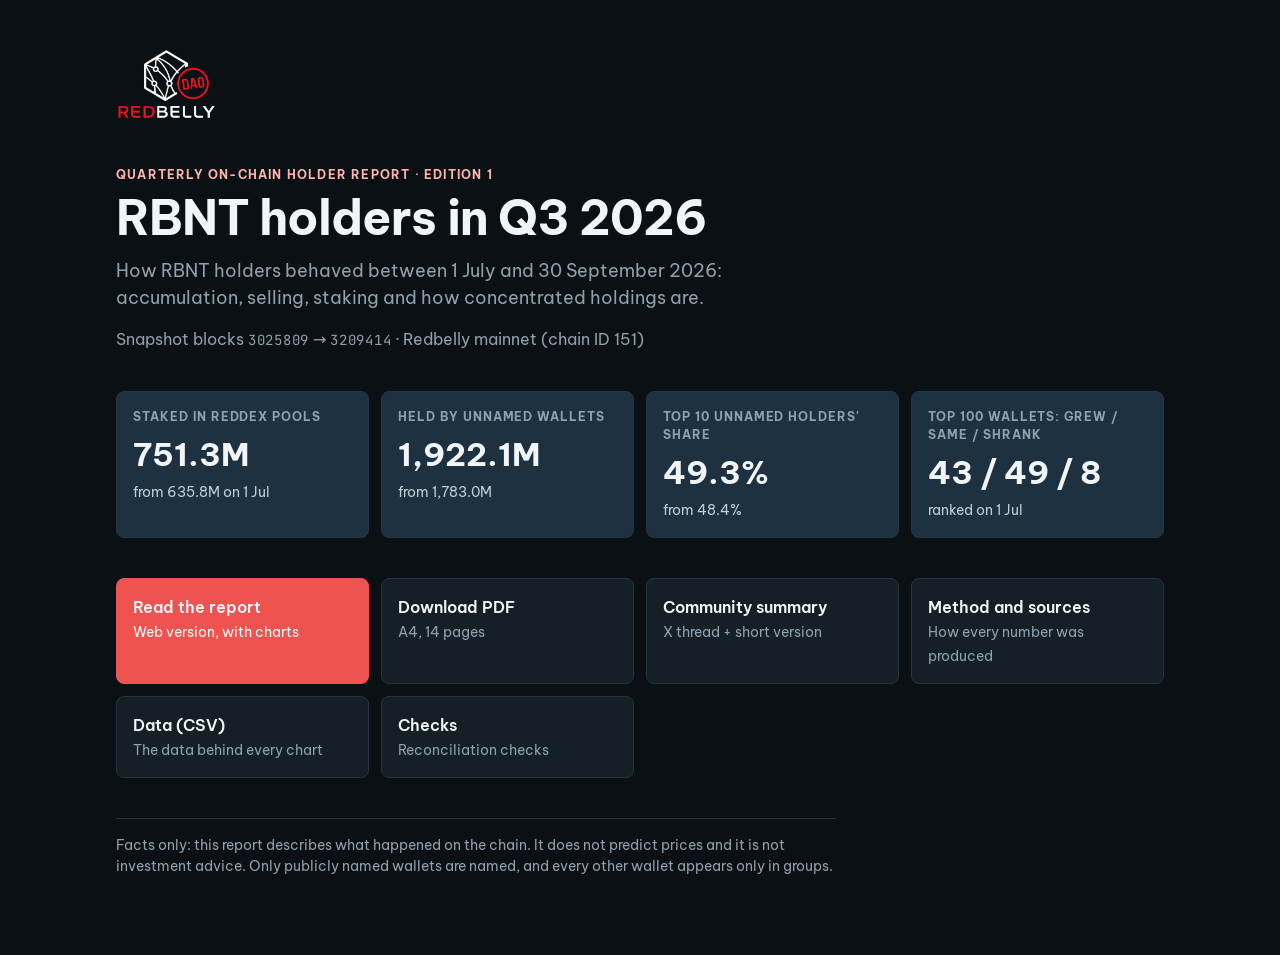
==== index.html @ 750e38b6 "Add landing page for static hosting" ====
<!doctype html><html lang="en"><head><meta charset="utf-8"><meta name="viewport" content="width=device-width,initial-scale=1">
<title>RBNT Holder Report Q3 2026</title>
<meta name="description" content="Quarterly on-chain report on how RBNT holders behaved in Q3 2026: accumulation, selling, staking and concentration.">
<link rel="preconnect" href="https://fonts.googleapis.com"><link href="https://fonts.googleapis.com/css2?family=Be+Vietnam+Pro:wght@400;600;700&family=JetBrains+Mono:wght@500&display=swap" rel="stylesheet">
<style>
:root{--red:#EF5350;--red-text:#ffb3ae;--base:#0c1317;--deep:#0a1014;--slate:#141f26;--steel:#1d3140;--edge:#263641;--text:#f1f5f8;--muted:#8fa1ad}
*{box-sizing:border-box}body{margin:0;background:var(--deep);color:var(--text);font:16px/1.5 'Be Vietnam Pro',system-ui,sans-serif}
.wrap{max-width:1080px;margin:0 auto;padding:48px 16px 64px}
img{height:72px;width:auto}.eyebrow{margin-top:40px;font-size:12px;font-weight:700;letter-spacing:.1em;text-transform:uppercase;color:var(--red-text)}
h1{font-size:clamp(32px,6vw,48px);line-height:1.1;letter-spacing:-.02em;margin:8px 0 12px}.sub{color:var(--muted);font-size:18px;max-width:680px;margin:0}
.mono{font-family:'JetBrains Mono',ui-monospace,monospace;font-size:14px;letter-spacing:.05em}
.meta{margin:16px 0 0;color:var(--muted)}
.tiles{display:grid;grid-template-columns:repeat(auto-fit,minmax(220px,1fr));gap:12px;margin:40px 0}
.tile{background:var(--steel);border:1px solid var(--edge);border-radius:8px;padding:16px}
.tl{font-size:12px;font-weight:700;letter-spacing:.08em;text-transform:uppercase;color:var(--muted)}.tv{font-size:32px;font-weight:700;margin:4px 0}.td{font-size:14px;color:#c2ced6}
.links{display:grid;grid-template-columns:repeat(auto-fit,minmax(240px,1fr));gap:12px}
a.card{display:block;background:var(--slate);border:1px solid var(--edge);border-radius:8px;padding:16px;color:var(--text);text-decoration:none}
a.card:hover{border-color:var(--red)}a.card b{display:block;font-weight:600}a.card span{color:var(--muted);font-size:14px}
a.primary{background:var(--red);border-color:var(--red)}a.primary span{color:#fff}
.note{margin-top:40px;border-top:1px solid var(--edge);padding-top:16px;color:var(--muted);font-size:14px;max-width:720px}
</style></head><body><div class="wrap">
<img src="[data-uri]" alt="Redbelly DAO">
<div class="eyebrow">Quarterly on-chain holder report · Edition 1</div>
<h1>RBNT holders in Q3 2026</h1>
<p class="sub">How RBNT holders behaved between 1 July and 30 September 2026: accumulation, selling, staking and how concentrated holdings are.</p>
<p class="meta">Snapshot blocks <span class="mono">3025809</span> → <span class="mono">3209414</span> · Redbelly mainnet (chain ID 151)</p>
<div class="tiles"><div class="tile"><div class="tl">Staked in Reddex pools</div><div class="tv">751.3M</div><div class="td">from 635.8M on 1 Jul</div></div><div class="tile"><div class="tl">Held by unnamed wallets</div><div class="tv">1,922.1M</div><div class="td">from 1,783.0M</div></div><div class="tile"><div class="tl">Top 10 unnamed holders' share</div><div class="tv">49.3%</div><div class="td">from 48.4%</div></div><div class="tile"><div class="tl">Top 100 wallets: grew / same / shrank</div><div class="tv">43 / 49 / 8</div><div class="td">ranked on 1 Jul</div></div></div>
<div class="links"><a class="card primary" href="report/RBNT-Holder-Report-Q3-2026.html"><b>Read the report</b><span>Web version, with charts</span></a><a class="card" href="report/RBNT-Holder-Report-Q3-2026.pdf"><b>Download PDF</b><span>A4, 14 pages</span></a><a class="card" href="community/community-summary.md"><b>Community summary</b><span>X thread + short version</span></a><a class="card" href="METHOD.md"><b>Method and sources</b><span>How every number was produced</span></a><a class="card" href="data/README.md"><b>Data (CSV)</b><span>The data behind every chart</span></a><a class="card" href="data/checks.csv"><b>Checks</b><span>Reconciliation checks</span></a></div>
<p class="note">Facts only: this report describes what happened on the chain. It does not predict prices and it is not investment advice. Only publicly named wallets are named, and every other wallet appears only in groups.</p>
</div></body></html>
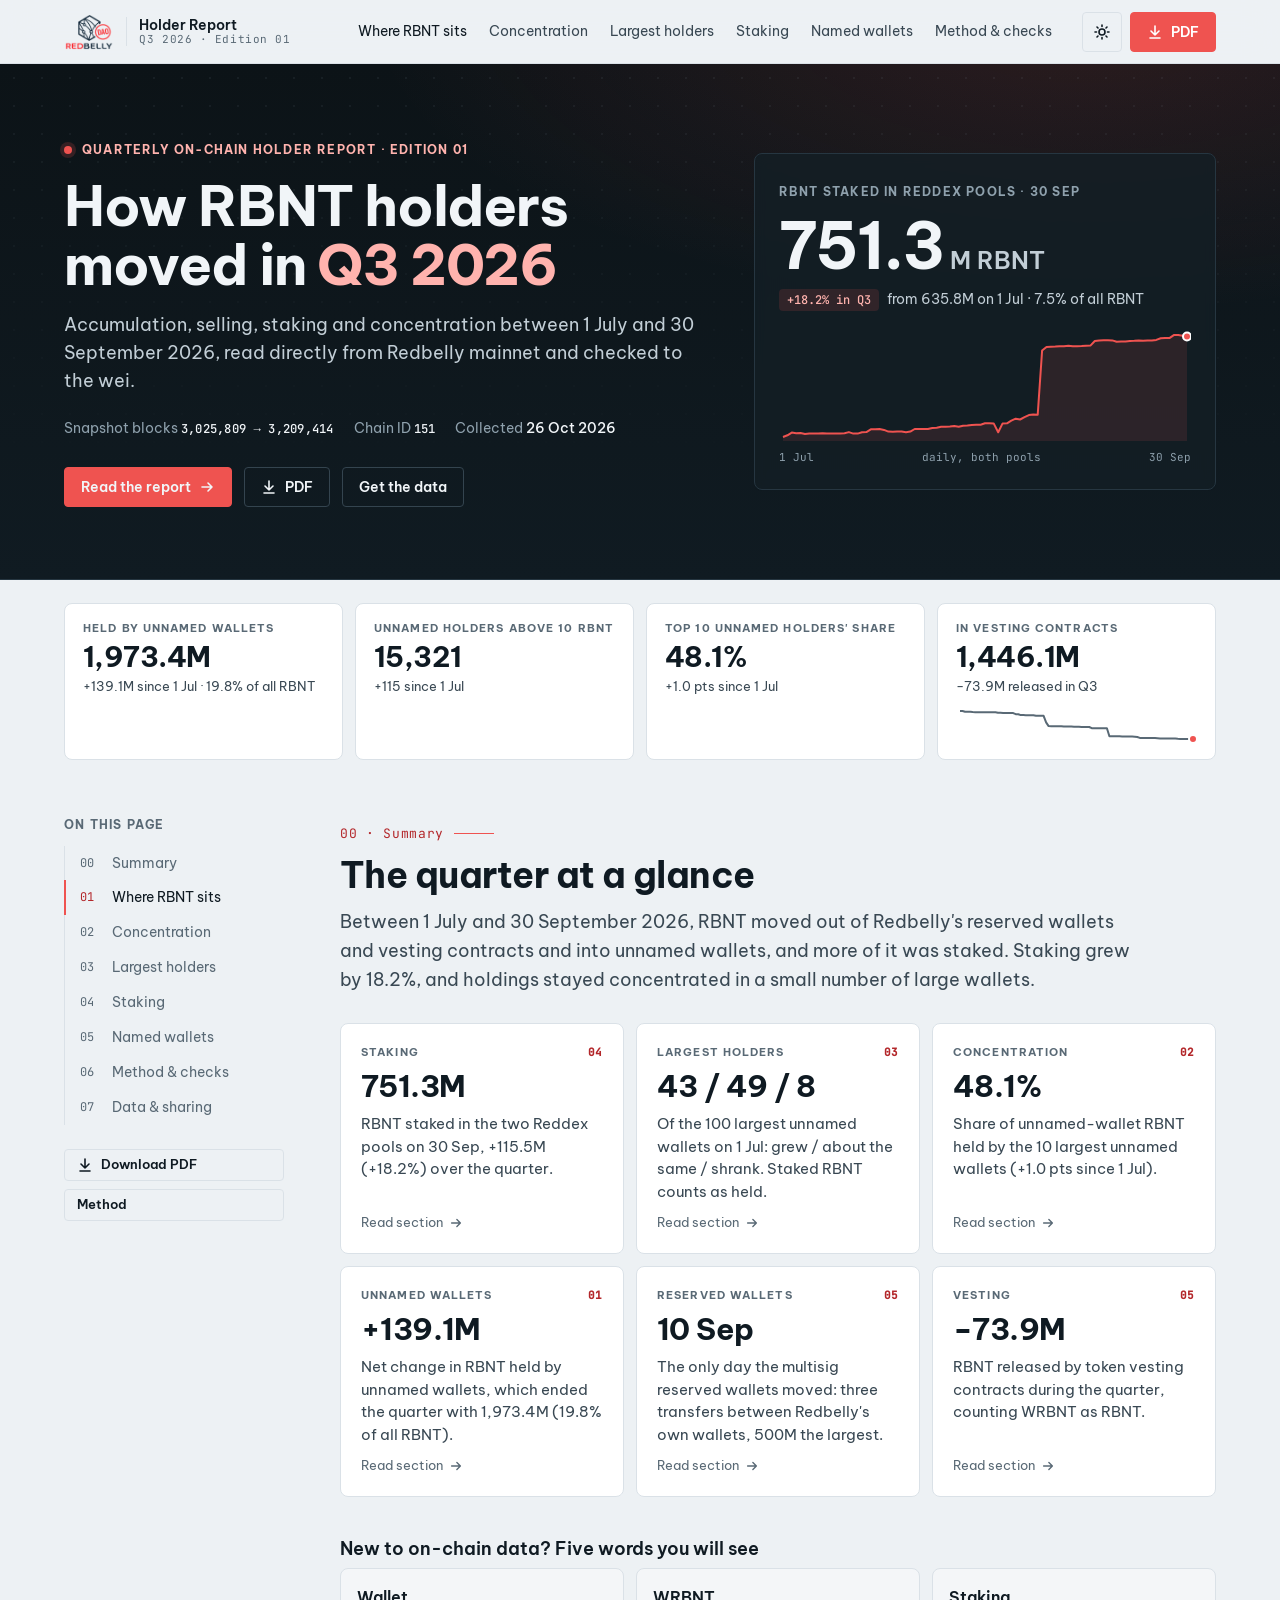
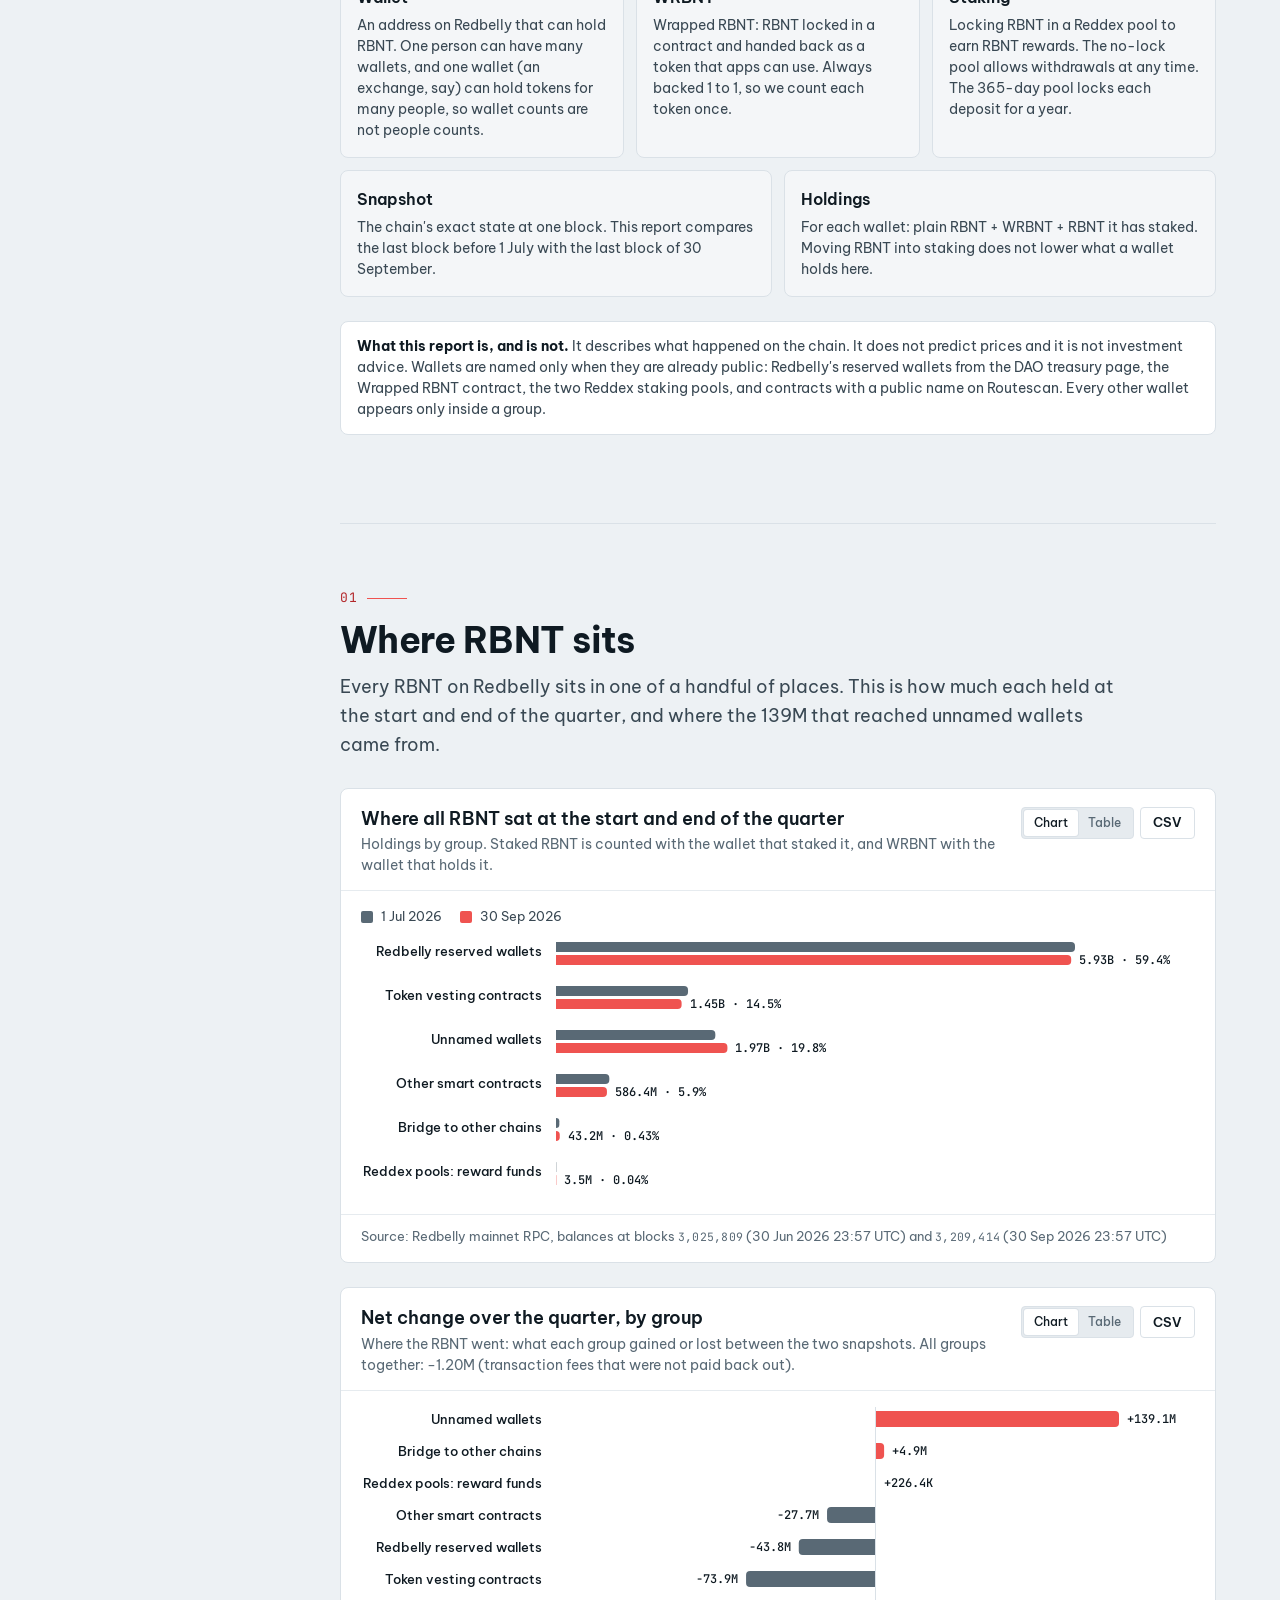
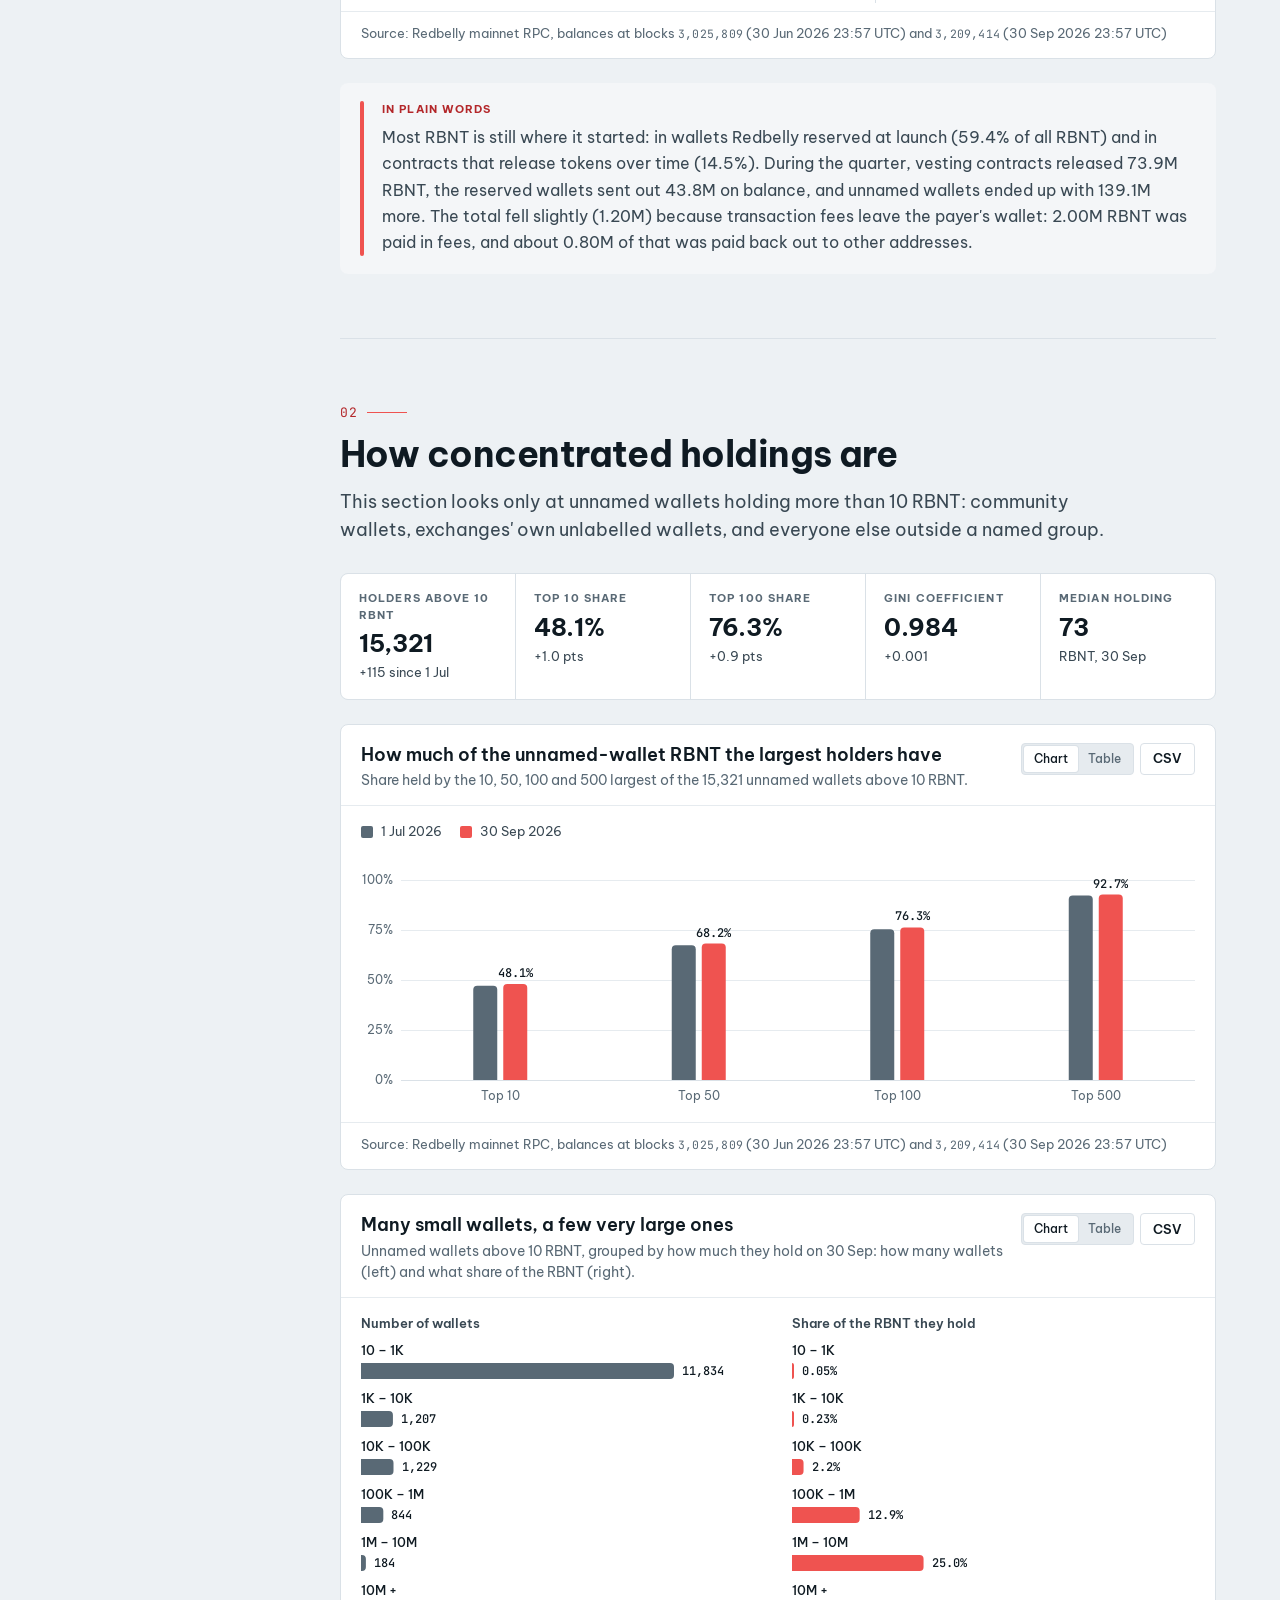
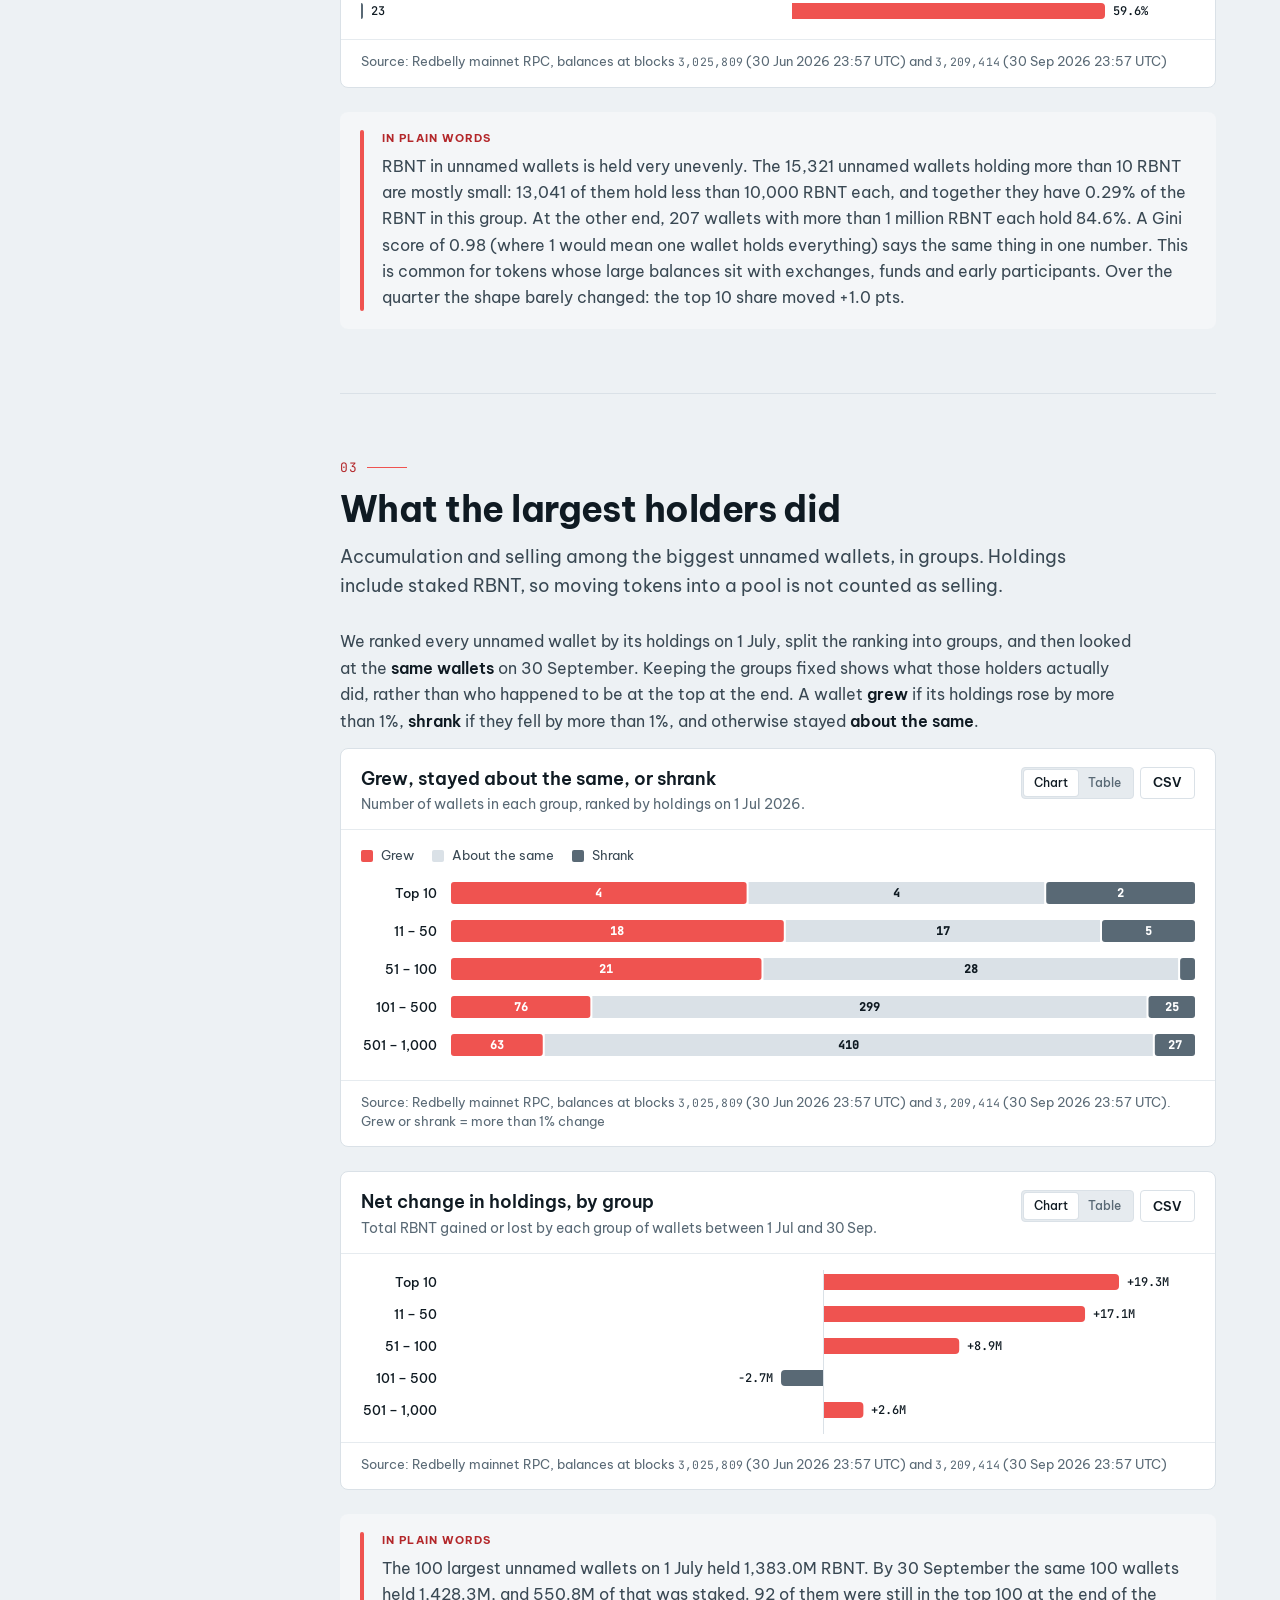
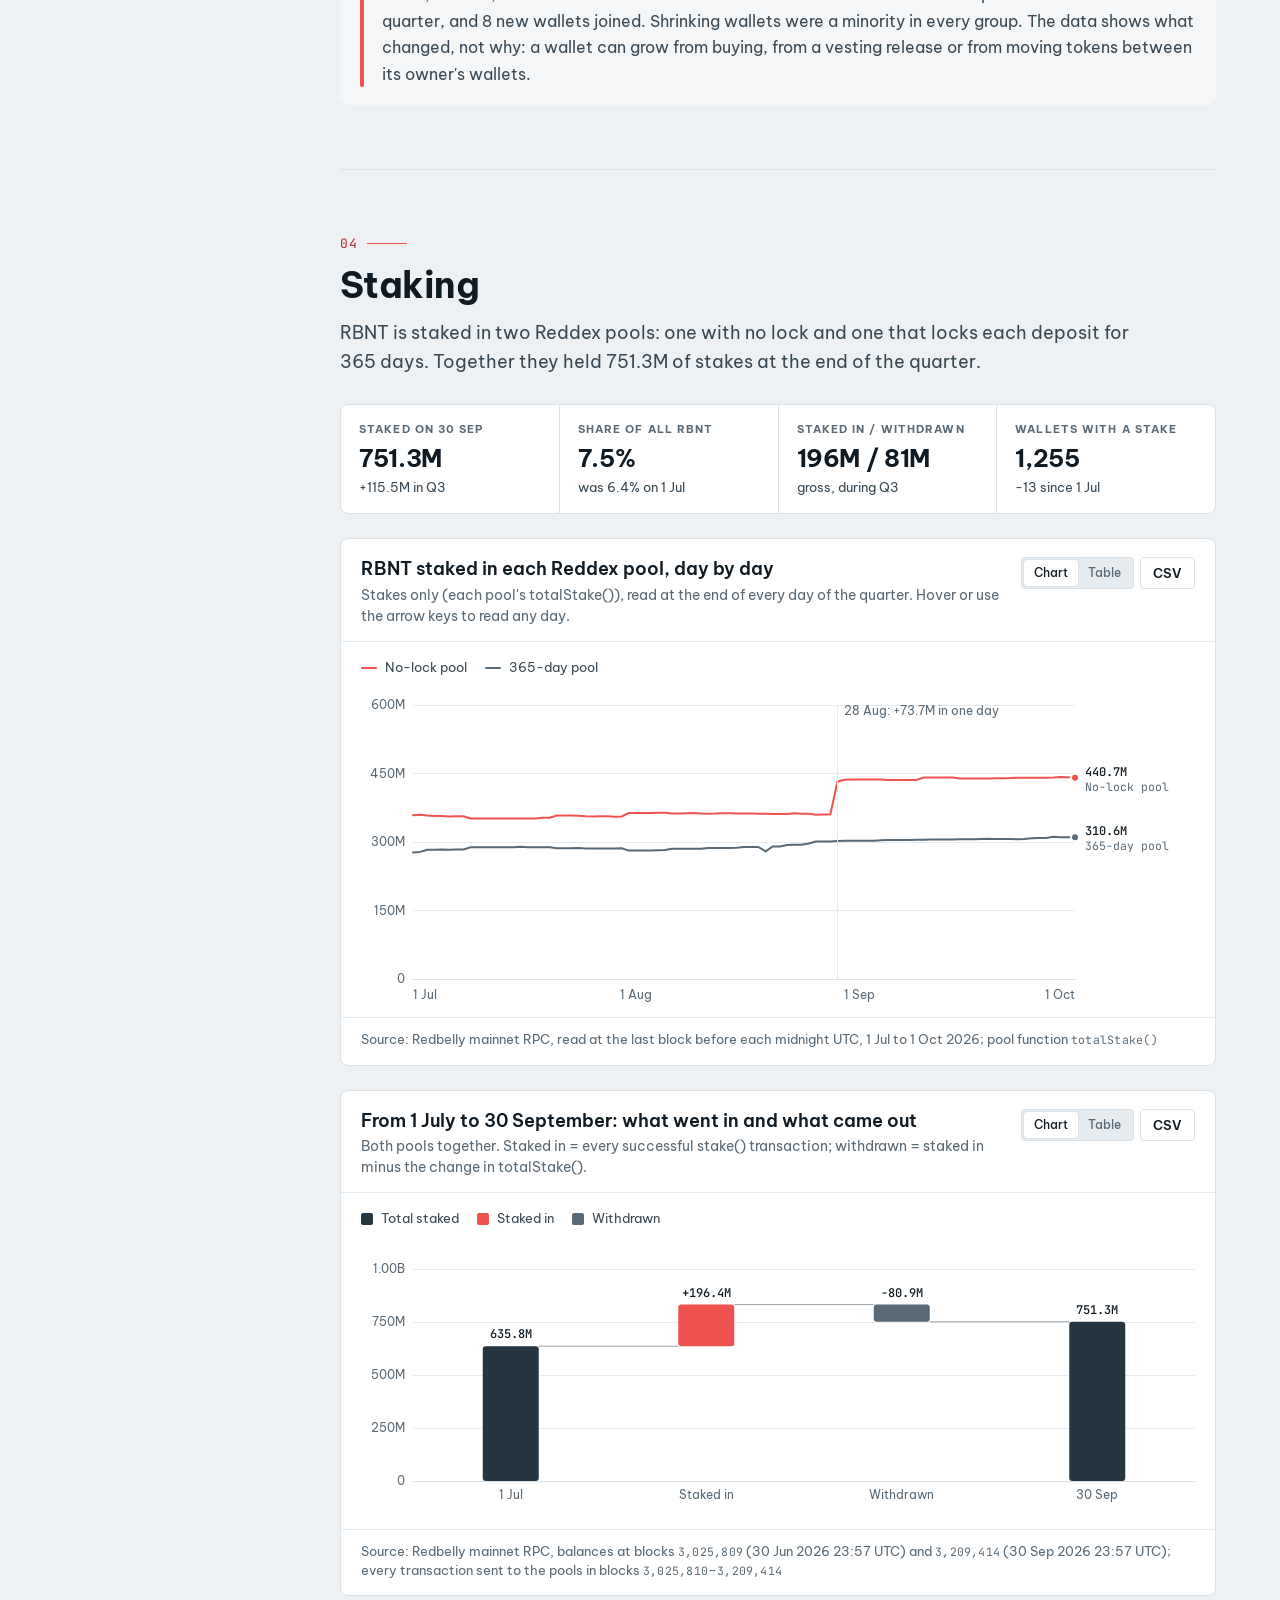
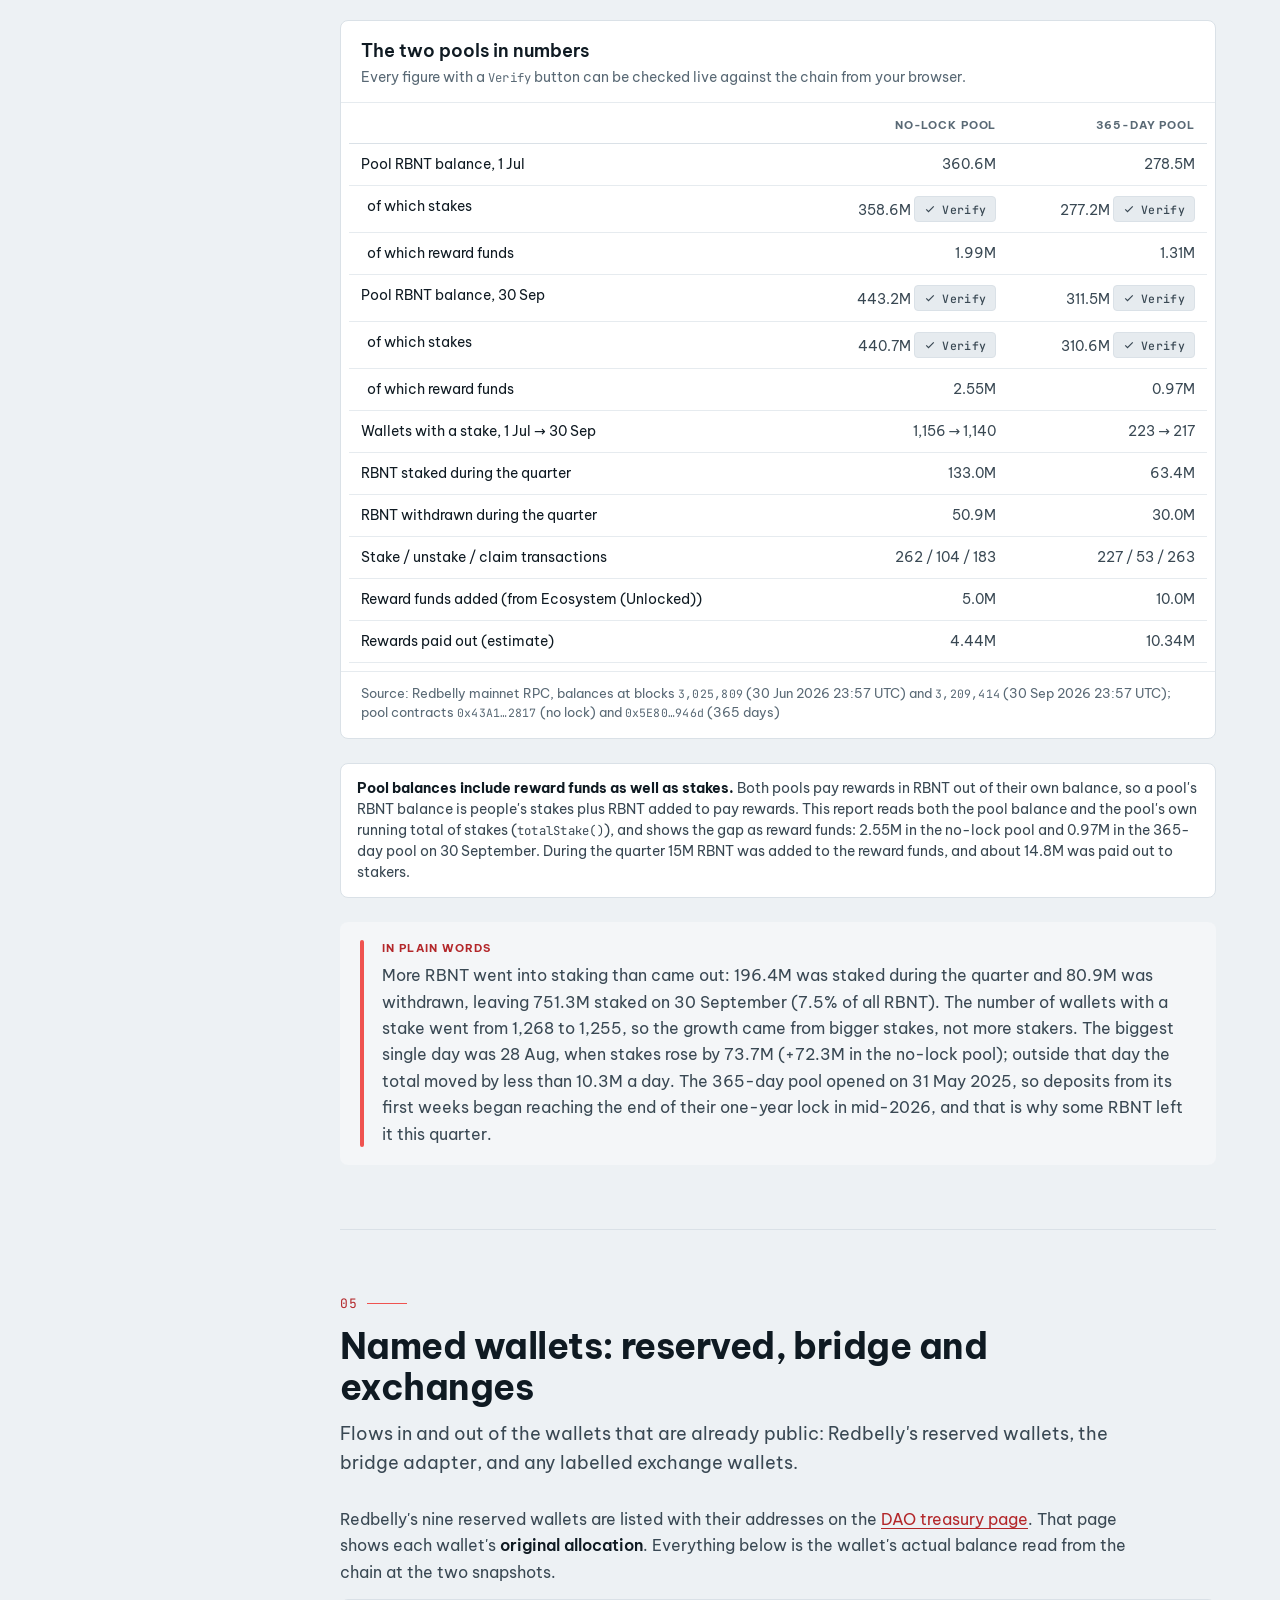
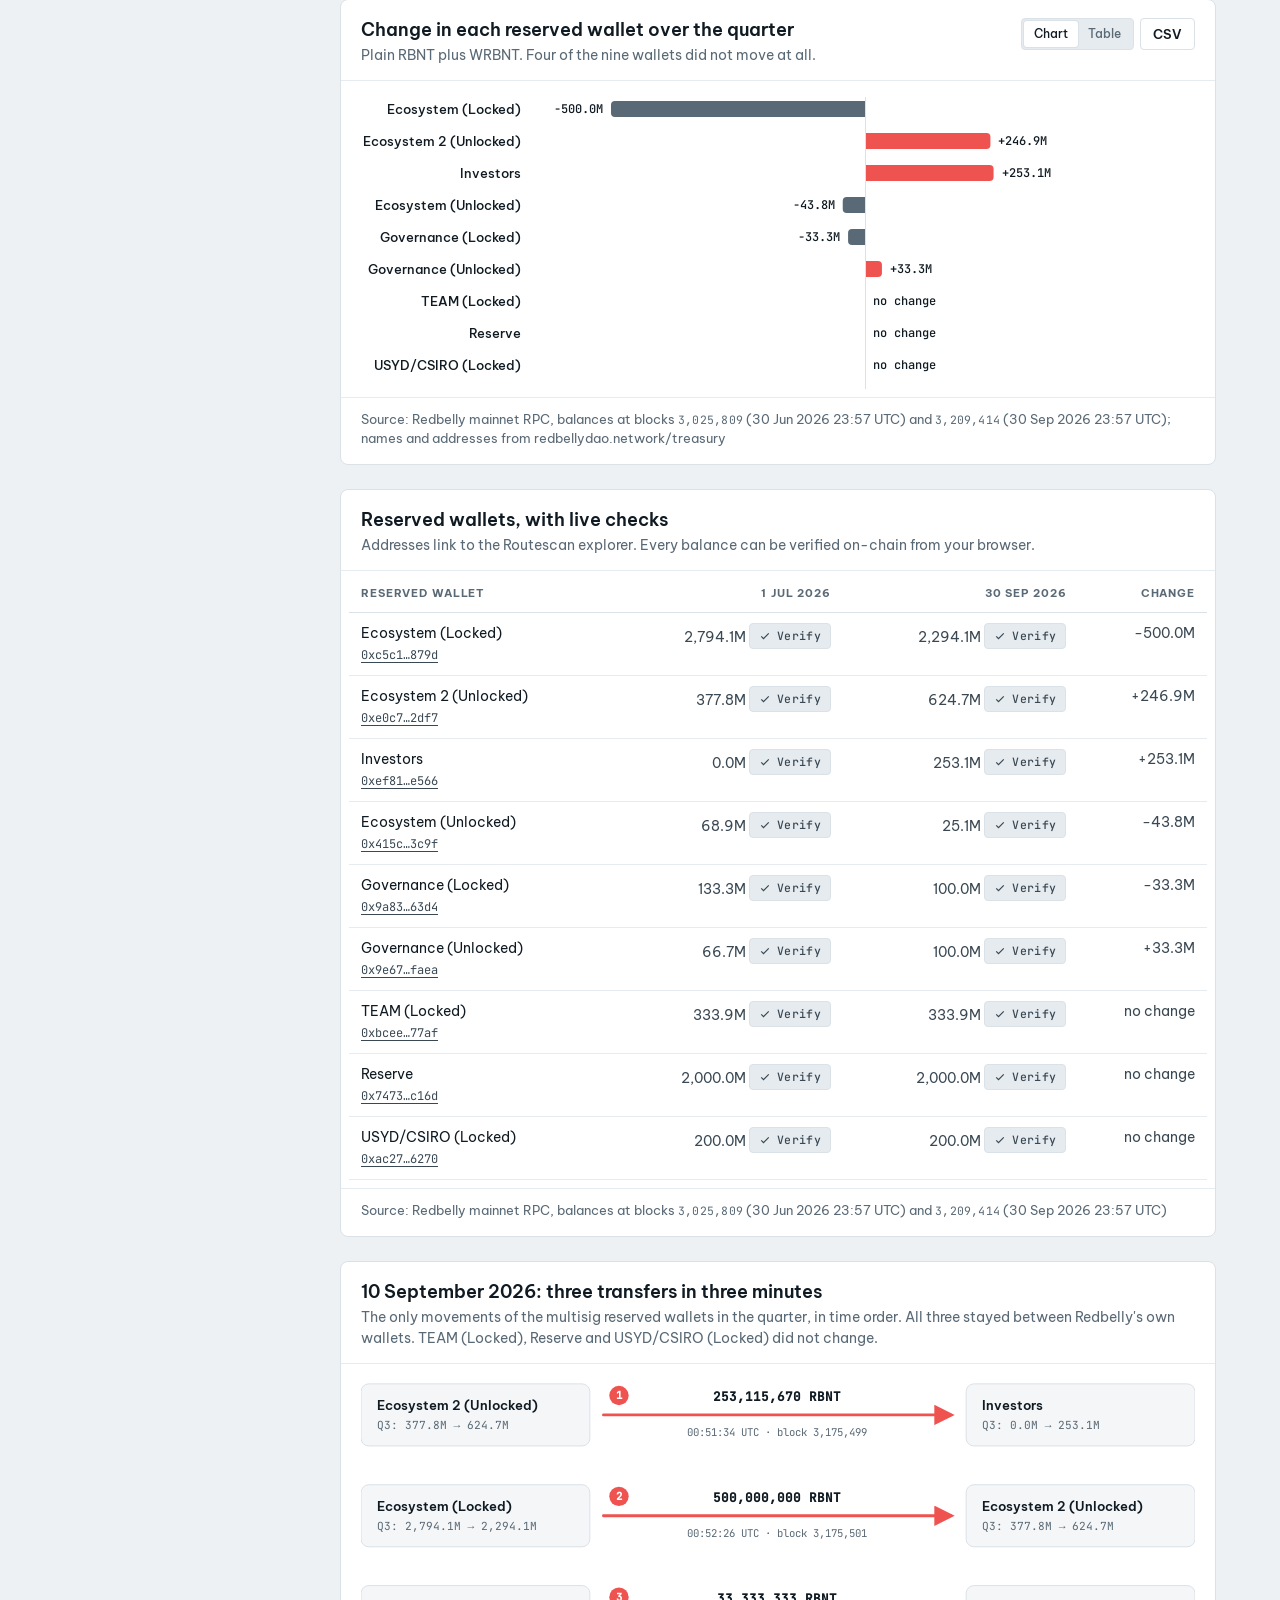
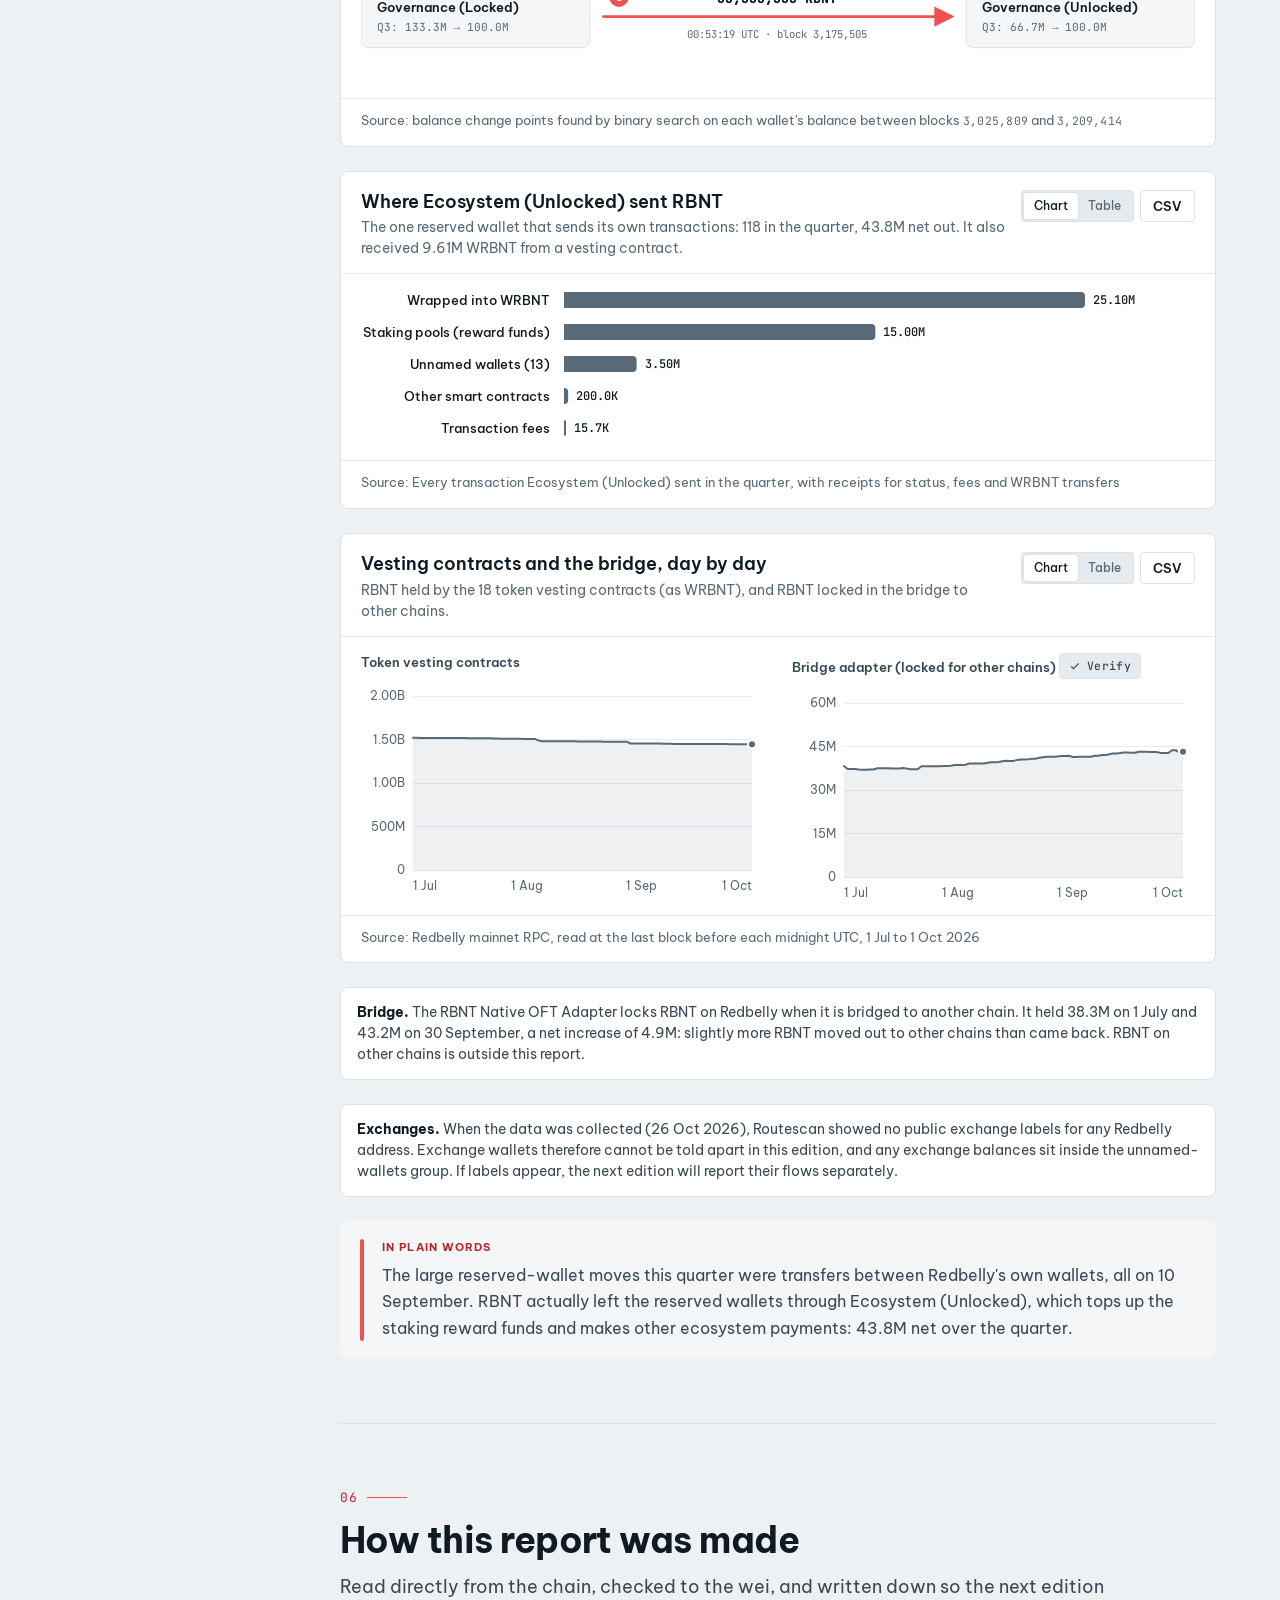
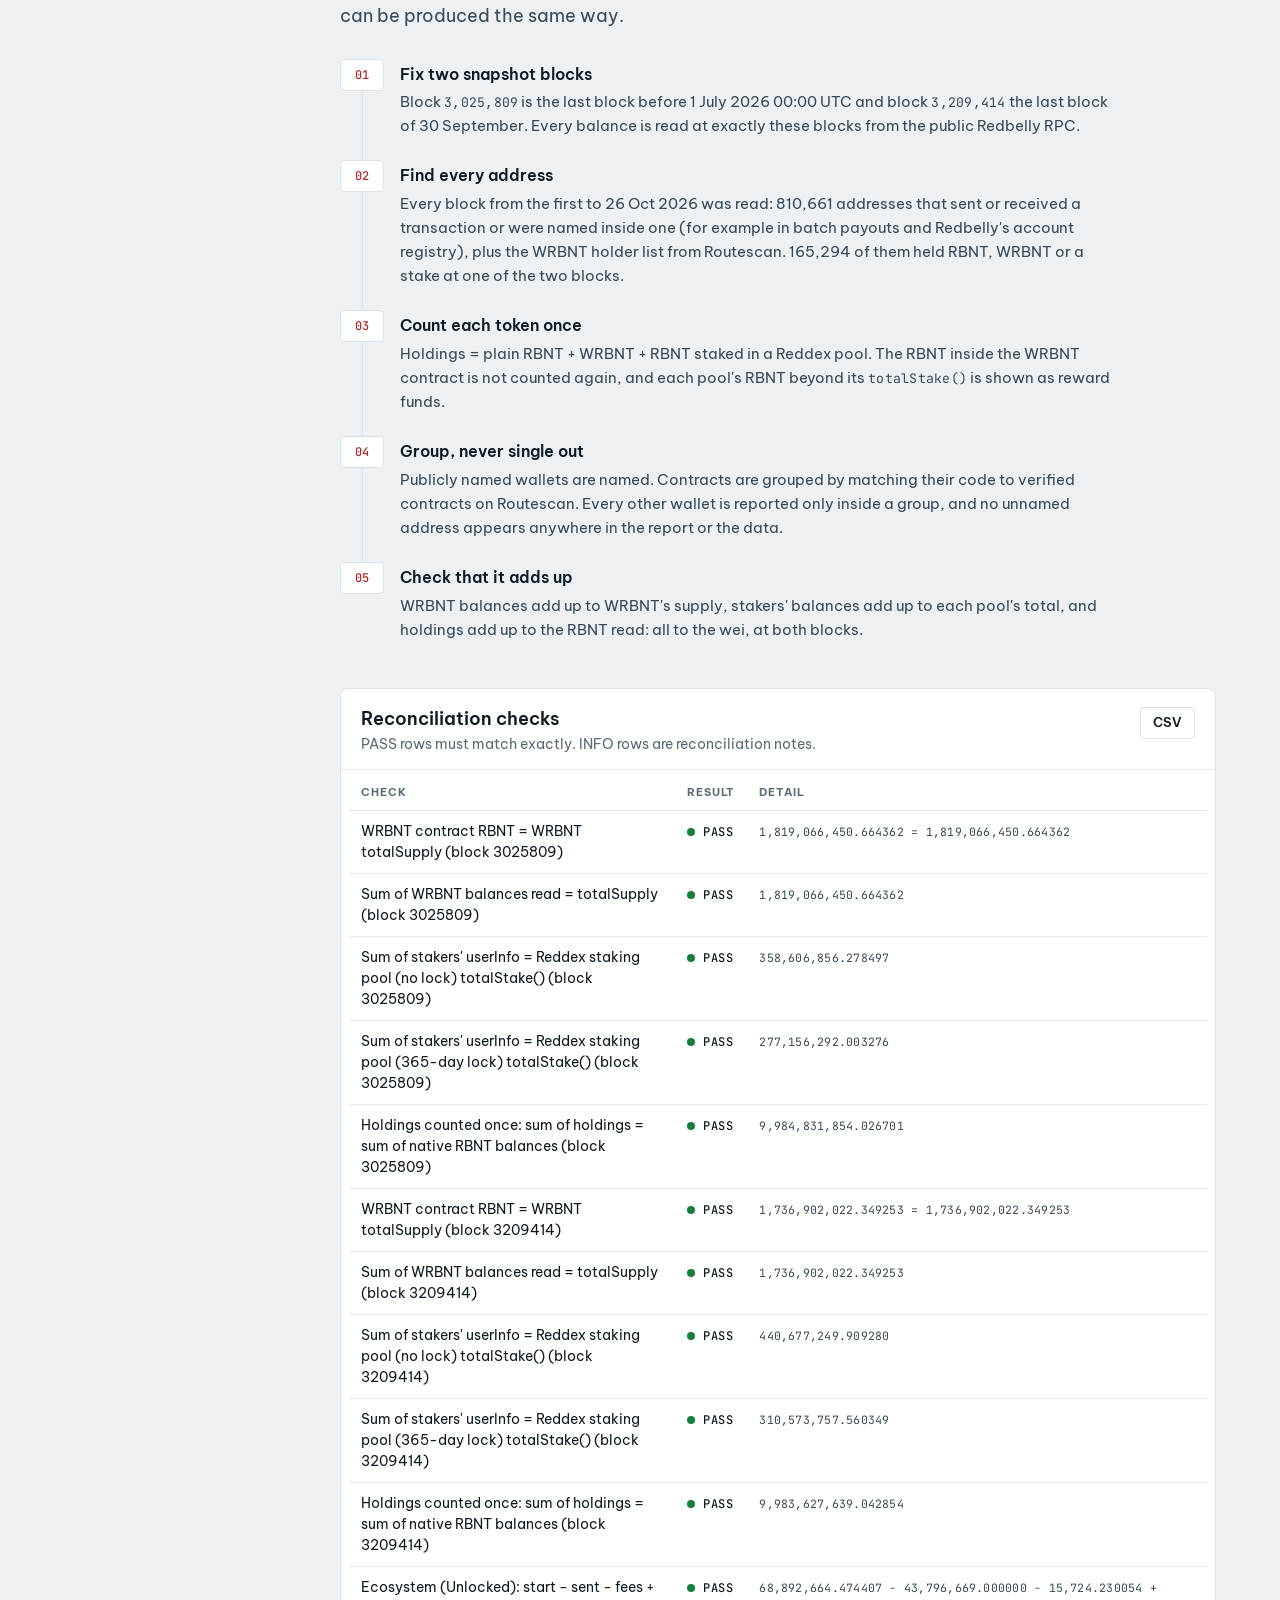
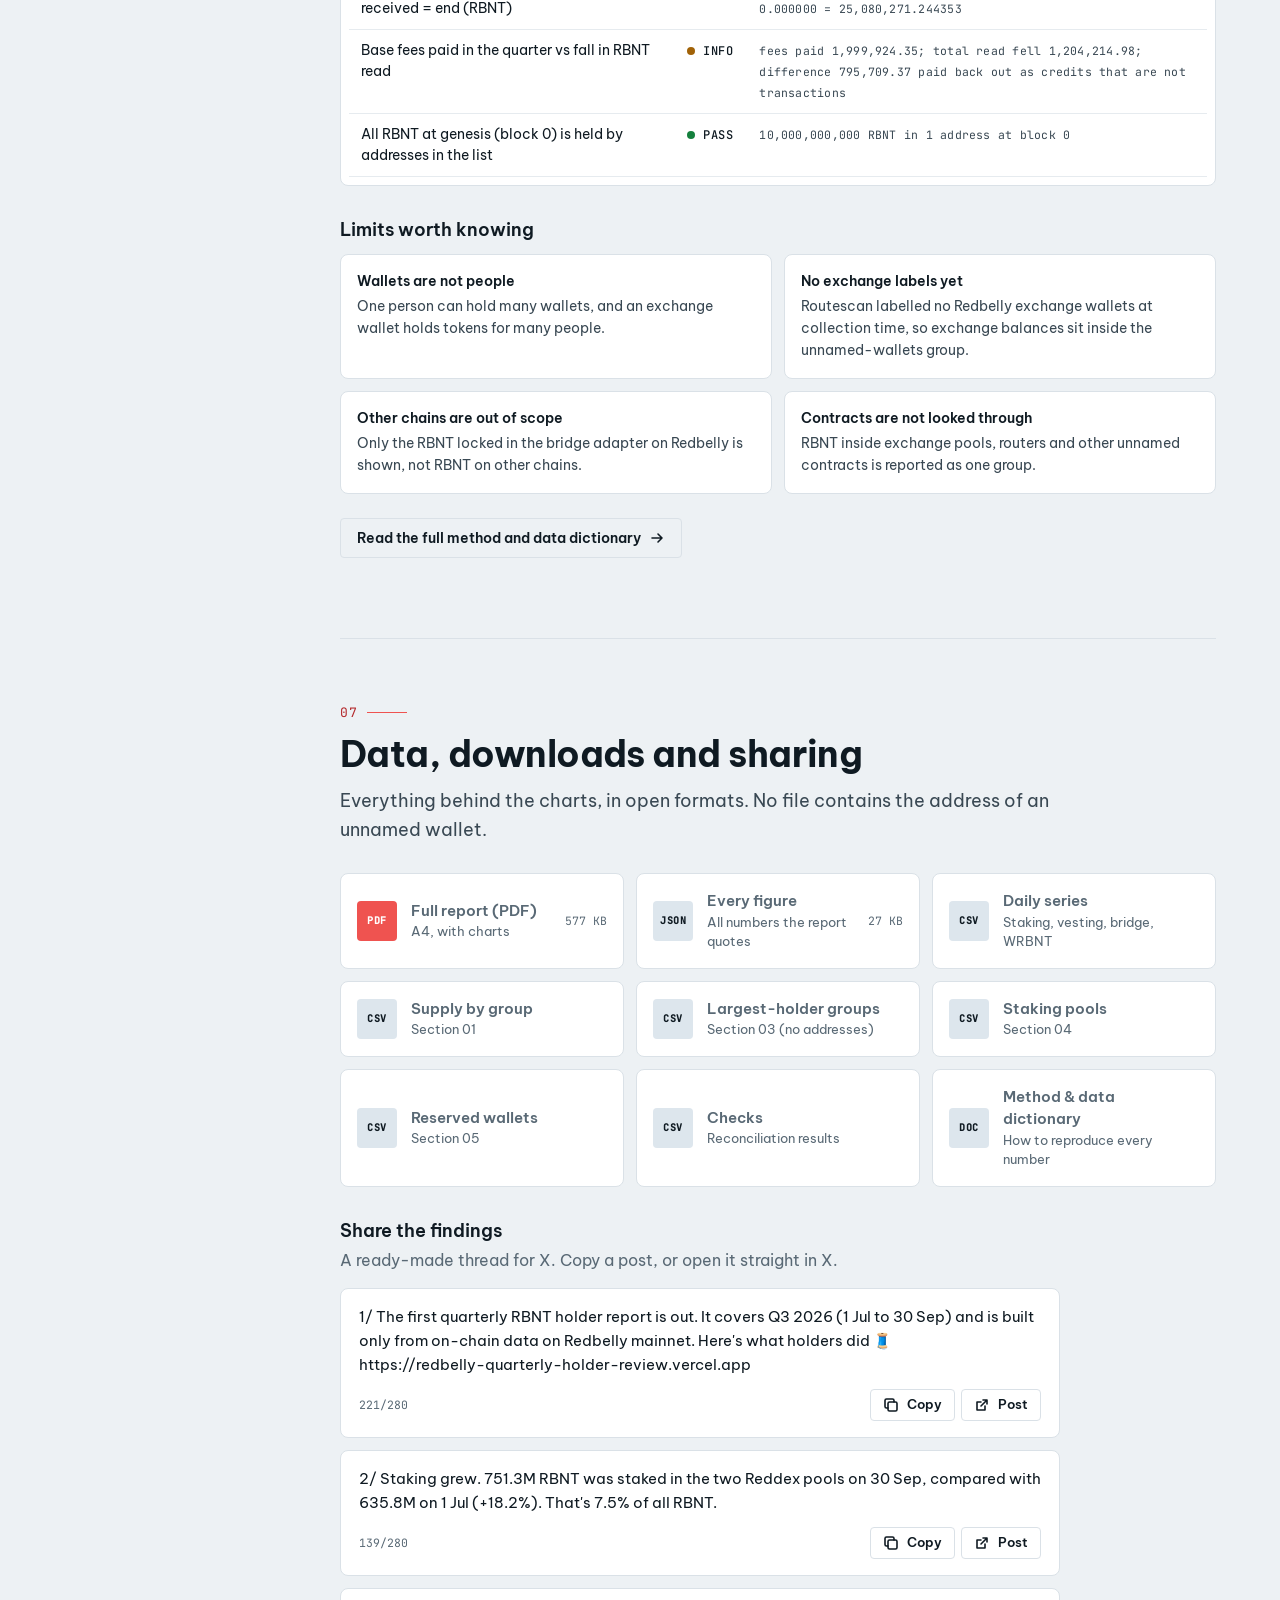
==== commit 15f9c7e4: "Rebuild as interactive report site with complete address coverage; regenerate data, PDF, method and " ====
--- a/index.html
+++ b/index.html
@@ -1,30 +1,191 @@
-<!doctype html><html lang="en"><head><meta charset="utf-8"><meta name="viewport" content="width=device-width,initial-scale=1">
-<title>RBNT Holder Report Q3 2026</title>
-<meta name="description" content="Quarterly on-chain report on how RBNT holders behaved in Q3 2026: accumulation, selling, staking and concentration.">
-<link rel="preconnect" href="https://fonts.googleapis.com"><link href="https://fonts.googleapis.com/css2?family=Be+Vietnam+Pro:wght@400;600;700&family=JetBrains+Mono:wght@500&display=swap" rel="stylesheet">
-<style>
-:root{--red:#EF5350;--red-text:#ffb3ae;--base:#0c1317;--deep:#0a1014;--slate:#141f26;--steel:#1d3140;--edge:#263641;--text:#f1f5f8;--muted:#8fa1ad}
-*{box-sizing:border-box}body{margin:0;background:var(--deep);color:var(--text);font:16px/1.5 'Be Vietnam Pro',system-ui,sans-serif}
-.wrap{max-width:1080px;margin:0 auto;padding:48px 16px 64px}
-img{height:72px;width:auto}.eyebrow{margin-top:40px;font-size:12px;font-weight:700;letter-spacing:.1em;text-transform:uppercase;color:var(--red-text)}
-h1{font-size:clamp(32px,6vw,48px);line-height:1.1;letter-spacing:-.02em;margin:8px 0 12px}.sub{color:var(--muted);font-size:18px;max-width:680px;margin:0}
-.mono{font-family:'JetBrains Mono',ui-monospace,monospace;font-size:14px;letter-spacing:.05em}
-.meta{margin:16px 0 0;color:var(--muted)}
-.tiles{display:grid;grid-template-columns:repeat(auto-fit,minmax(220px,1fr));gap:12px;margin:40px 0}
-.tile{background:var(--steel);border:1px solid var(--edge);border-radius:8px;padding:16px}
-.tl{font-size:12px;font-weight:700;letter-spacing:.08em;text-transform:uppercase;color:var(--muted)}.tv{font-size:32px;font-weight:700;margin:4px 0}.td{font-size:14px;color:#c2ced6}
-.links{display:grid;grid-template-columns:repeat(auto-fit,minmax(240px,1fr));gap:12px}
-a.card{display:block;background:var(--slate);border:1px solid var(--edge);border-radius:8px;padding:16px;color:var(--text);text-decoration:none}
-a.card:hover{border-color:var(--red)}a.card b{display:block;font-weight:600}a.card span{color:var(--muted);font-size:14px}
-a.primary{background:var(--red);border-color:var(--red)}a.primary span{color:#fff}
-.note{margin-top:40px;border-top:1px solid var(--edge);padding-top:16px;color:var(--muted);font-size:14px;max-width:720px}
-</style></head><body><div class="wrap">
-<img src="[data-uri]" alt="Redbelly DAO">
-<div class="eyebrow">Quarterly on-chain holder report · Edition 1</div>
-<h1>RBNT holders in Q3 2026</h1>
-<p class="sub">How RBNT holders behaved between 1 July and 30 September 2026: accumulation, selling, staking and how concentrated holdings are.</p>
-<p class="meta">Snapshot blocks <span class="mono">3025809</span> → <span class="mono">3209414</span> · Redbelly mainnet (chain ID 151)</p>
-<div class="tiles"><div class="tile"><div class="tl">Staked in Reddex pools</div><div class="tv">751.3M</div><div class="td">from 635.8M on 1 Jul</div></div><div class="tile"><div class="tl">Held by unnamed wallets</div><div class="tv">1,922.1M</div><div class="td">from 1,783.0M</div></div><div class="tile"><div class="tl">Top 10 unnamed holders' share</div><div class="tv">49.3%</div><div class="td">from 48.4%</div></div><div class="tile"><div class="tl">Top 100 wallets: grew / same / shrank</div><div class="tv">43 / 49 / 8</div><div class="td">ranked on 1 Jul</div></div></div>
-<div class="links"><a class="card primary" href="report/RBNT-Holder-Report-Q3-2026.html"><b>Read the report</b><span>Web version, with charts</span></a><a class="card" href="report/RBNT-Holder-Report-Q3-2026.pdf"><b>Download PDF</b><span>A4, 14 pages</span></a><a class="card" href="community/community-summary.md"><b>Community summary</b><span>X thread + short version</span></a><a class="card" href="METHOD.md"><b>Method and sources</b><span>How every number was produced</span></a><a class="card" href="data/README.md"><b>Data (CSV)</b><span>The data behind every chart</span></a><a class="card" href="data/checks.csv"><b>Checks</b><span>Reconciliation checks</span></a></div>
-<p class="note">Facts only: this report describes what happened on the chain. It does not predict prices and it is not investment advice. Only publicly named wallets are named, and every other wallet appears only in groups.</p>
-</div></body></html>+<!doctype html><html lang="en" data-theme="dark"><head><meta charset="utf-8">
+<meta name="viewport" content="width=device-width, initial-scale=1">
+<title>RBNT Holder Report · Q3 2026</title>
+<meta name="description" content="On-chain report on RBNT holders in Q3 2026: staking +115.5M to 751.3M, top-10 share 48.1%, reserved-wallet flows. Read from Redbelly mainnet, checked to the wei.">
+<meta name="theme-color" content="#0c1317">
+<link rel="canonical" href="https://redbelly-quarterly-holder-review.vercel.app/">
+<meta property="og:type" content="article"><meta property="og:title" content="RBNT Holder Report · Q3 2026"><meta property="og:description" content="On-chain report on RBNT holders in Q3 2026: staking +115.5M to 751.3M, top-10 share 48.1%, reserved-wallet flows. Read from Redbelly mainnet, checked to the wei.">
+<meta property="og:url" content="https://redbelly-quarterly-holder-review.vercel.app/"><meta property="og:image" content="https://redbelly-quarterly-holder-review.vercel.app/assets/img/og.png"><meta property="og:image:width" content="1200"><meta property="og:image:height" content="630">
+<meta name="twitter:card" content="summary_large_image"><meta name="twitter:title" content="RBNT Holder Report · Q3 2026"><meta name="twitter:description" content="On-chain report on RBNT holders in Q3 2026: staking +115.5M to 751.3M, top-10 share 48.1%, reserved-wallet flows. Read from Redbelly mainnet, checked to the wei."><meta name="twitter:image" content="https://redbelly-quarterly-holder-review.vercel.app/assets/img/og.png">
+<link rel="icon" href="assets/img/favicon.ico" sizes="any"><link rel="icon" type="image/png" href="assets/img/favicon-32.png"><link rel="apple-touch-icon" href="assets/img/apple-touch-icon.png">
+<link rel="preload" href="assets/fonts/BeVietnamPro-400-latin.woff2" as="font" type="font/woff2" crossorigin>
+<link rel="preload" href="assets/fonts/BeVietnamPro-700-latin.woff2" as="font" type="font/woff2" crossorigin>
+<link rel="stylesheet" href="assets/css/fonts.css"><link rel="stylesheet" href="assets/css/site.css">
+<script>(function(){try{var t=localStorage.getItem("rbnt-theme");if(!t)t=matchMedia("(prefers-color-scheme: light)").matches?"light":"dark";document.documentElement.dataset.theme=t;}catch(e){}})();</script>
+</head><body><a class="skip" href="#content">Skip to the report</a>
+<header class="site-header"><div class="shell">
+<a class="brand" href="#top" aria-label="RBNT Holder Report, home"><img class="logo-dark" src="assets/img/dao-logo-on-dark.png" alt="Redbelly DAO" width="50" height="36"><img class="logo-light" src="assets/img/dao-logo-on-light.png" alt="Redbelly DAO" width="50" height="36">
+<span class="brand-text"><b>Holder Report</b><span>Q3 2026 · Edition 01</span></span></a>
+<nav class="top-nav" aria-label="Sections"><a href="#supply">Where RBNT sits</a><a href="#concentration">Concentration</a><a href="#largest">Largest holders</a><a href="#staking">Staking</a><a href="#named">Named wallets</a><a href="#method">Method &amp; checks</a></nav>
+<div class="header-actions">
+<button class="btn icon-btn theme-btn" type="button" aria-label="Switch light or dark theme"><svg class="ic16 i-moon" width="16" height="16" viewBox="0 0 16 16" fill="none" stroke="currentColor" stroke-width="1.6" stroke-linecap="round" stroke-linejoin="round" aria-hidden="true"><path d="M13.5 9.5A5.5 5.5 0 016.5 2.5a5.5 5.5 0 107 7z"/></svg><svg class="ic16 i-sun" width="16" height="16" viewBox="0 0 16 16" fill="none" stroke="currentColor" stroke-width="1.6" stroke-linecap="round" stroke-linejoin="round" aria-hidden="true"><circle cx="8" cy="8" r="3"/><path d="M8 1v1.5M8 13.5V15M1 8h1.5M13.5 8H15M3 3l1 1M12 12l1 1M13 3l-1 1M4 12l-1 1"/></svg></button>
+<a class="btn btn-primary hide-sm" href="report/RBNT-Holder-Report-Q3-2026.pdf" download><svg class="ic16 " width="16" height="16" viewBox="0 0 16 16" fill="none" stroke="currentColor" stroke-width="1.6" stroke-linecap="round" stroke-linejoin="round" aria-hidden="true"><path d="M8 2v9M4 7l4 4 4-4M3 14h10"/></svg>PDF</a>
+<button class="btn icon-btn menu-btn" type="button" aria-label="Open the section list" aria-expanded="false"><svg class="ic16 " width="16" height="16" viewBox="0 0 16 16" fill="none" stroke="currentColor" stroke-width="1.6" stroke-linecap="round" stroke-linejoin="round" aria-hidden="true"><path d="M2 4h12M2 8h12M2 12h12"/></svg></button>
+</div></div><div class="progress" aria-hidden="true"></div></header>
+<div class="sheet" aria-label="Sections"><div class="scrim"></div><nav><div style="display:flex;justify-content:space-between;align-items:center"><span class="caps" style="color:var(--muted)">Sections</span><button class="btn icon-btn close" type="button" aria-label="Close"><svg class="ic16 " width="16" height="16" viewBox="0 0 16 16" fill="none" stroke="currentColor" stroke-width="1.6" stroke-linecap="round" stroke-linejoin="round" aria-hidden="true"><path d="M3 3l10 10M13 3L3 13"/></svg></button></div>
+<ol><li><a href="#summary"><span>00</span>Summary</a></li><li><a href="#supply"><span>01</span>Where RBNT sits</a></li><li><a href="#concentration"><span>02</span>Concentration</a></li><li><a href="#largest"><span>03</span>Largest holders</a></li><li><a href="#staking"><span>04</span>Staking</a></li><li><a href="#named"><span>05</span>Named wallets</a></li><li><a href="#method"><span>06</span>Method &amp; checks</a></li><li><a href="#downloads"><span>07</span>Data &amp; sharing</a></li></ol>
+<a class="btn btn-primary" href="report/RBNT-Holder-Report-Q3-2026.pdf" download style="width:100%;justify-content:center"><svg class="ic16 " width="16" height="16" viewBox="0 0 16 16" fill="none" stroke="currentColor" stroke-width="1.6" stroke-linecap="round" stroke-linejoin="round" aria-hidden="true"><path d="M8 2v9M4 7l4 4 4-4M3 14h10"/></svg>Download the PDF</a></nav></div><section class="hero" id="top" aria-labelledby="hero-h"><div class="shell">
+<div><span class="eyebrow caps"><span class="dot"></span>Quarterly on-chain holder report · Edition 01</span>
+<h1 id="hero-h">How RBNT holders moved in <em>Q3 2026</em></h1>
+<p class="lede">Accumulation, selling, staking and concentration between 1 July and 30 September 2026, read directly from Redbelly mainnet and checked to the wei.</p>
+<div class="hero-meta"><span>Snapshot blocks <b class="mono">3,025,809 → 3,209,414</b></span><span>Chain ID <b class="mono">151</b></span><span>Collected <b>26 Oct 2026</b></span></div>
+<div class="hero-cta"><a class="btn btn-primary" href="#summary">Read the report <svg class="ic16 " width="16" height="16" viewBox="0 0 16 16" fill="none" stroke="currentColor" stroke-width="1.6" stroke-linecap="round" stroke-linejoin="round" aria-hidden="true"><path d="M3 8h10M9 4l4 4-4 4"/></svg></a><a class="btn" href="report/RBNT-Holder-Report-Q3-2026.pdf" download><svg class="ic16 " width="16" height="16" viewBox="0 0 16 16" fill="none" stroke="currentColor" stroke-width="1.6" stroke-linecap="round" stroke-linejoin="round" aria-hidden="true"><path d="M8 2v9M4 7l4 4 4-4M3 14h10"/></svg>PDF</a><a class="btn" href="#downloads">Get the data</a></div></div>
+<div class="hero-figure" aria-label="Headline figure"><span class="caps">RBNT staked in Reddex pools · 30 Sep</span>
+<div class="big">751.3<small>M RBNT</small></div>
+<div class="delta"><span class="chip">+18.2% in Q3</span><span>from 635.8M on 1 Jul · 7.5% of all RBNT</span></div>
+<div class="hero-spark" data-spark="staked"></div><div class="foot"><span>1 Jul</span><span>daily, both pools</span><span>30 Sep</span></div></div>
+</div></section><div class="shell"><div class="kpi-strip" aria-label="Key figures">
+<div class="tile"><span class="caps">Held by unnamed wallets</span><span class="val">1,973.4M</span><span class="sub">+139.1M since 1 Jul · 19.8% of all RBNT</span></div>
+<div class="tile"><span class="caps">Unnamed holders above 10 RBNT</span><span class="val">15,321</span><span class="sub">+115 since 1 Jul</span></div>
+<div class="tile"><span class="caps">Top 10 unnamed holders' share</span><span class="val">48.1%</span><span class="sub">+1.0 pts since 1 Jul</span></div>
+<div class="tile"><span class="caps">In vesting contracts</span><span class="val">1,446.1M</span><span class="sub">−73.9M released in Q3</span><div class="spark" data-spark="vesting"></div></div>
+</div></div><div class="shell layout"><aside class="toc" aria-label="On this page"><span class="caps">On this page</span><ol><li><a href="#summary"><span>00</span>Summary</a></li><li><a href="#supply"><span>01</span>Where RBNT sits</a></li><li><a href="#concentration"><span>02</span>Concentration</a></li><li><a href="#largest"><span>03</span>Largest holders</a></li><li><a href="#staking"><span>04</span>Staking</a></li><li><a href="#named"><span>05</span>Named wallets</a></li><li><a href="#method"><span>06</span>Method &amp; checks</a></li><li><a href="#downloads"><span>07</span>Data &amp; sharing</a></li></ol>
+<div class="toc-foot"><a class="btn btn-sm" href="report/RBNT-Holder-Report-Q3-2026.pdf" download><svg class="ic16 " width="16" height="16" viewBox="0 0 16 16" fill="none" stroke="currentColor" stroke-width="1.6" stroke-linecap="round" stroke-linejoin="round" aria-hidden="true"><path d="M8 2v9M4 7l4 4 4-4M3 14h10"/></svg>Download PDF</a><a class="btn btn-sm" href="method.html">Method</a></div></aside><main id="content" tabindex="-1"><section class="block" id="summary" aria-labelledby="summary-h">
+<header class="sec-head reveal"><div class="sec-num">00 · Summary</div><h2 id="summary-h">The quarter at a glance<a class="anchor" href="#summary" aria-label="Link to this section">#</a></h2><p class="lede">Between 1 July and 30 September 2026, RBNT moved out of Redbelly's reserved wallets and vesting contracts and into unnamed wallets, and more of it was staked. Staking grew by 18.2%, and holdings stayed concentrated in a small number of large wallets.</p></header>
+
+<div class="findings"><a class="finding reveal" href="#staking"><div class="caps"><span>Staking</span><span>04</span></div><div class="fig">751.3M</div><p>RBNT staked in the two Reddex pools on 30 Sep, +115.5M (+18.2%) over the quarter.</p><span class="go">Read section <svg class="ic16 " width="16" height="16" viewBox="0 0 16 16" fill="none" stroke="currentColor" stroke-width="1.6" stroke-linecap="round" stroke-linejoin="round" aria-hidden="true"><path d="M3 8h10M9 4l4 4-4 4"/></svg></span></a><a class="finding reveal" href="#largest"><div class="caps"><span>Largest holders</span><span>03</span></div><div class="fig">43 / 49 / 8</div><p>Of the 100 largest unnamed wallets on 1 Jul: grew / about the same / shrank. Staked RBNT counts as held.</p><span class="go">Read section <svg class="ic16 " width="16" height="16" viewBox="0 0 16 16" fill="none" stroke="currentColor" stroke-width="1.6" stroke-linecap="round" stroke-linejoin="round" aria-hidden="true"><path d="M3 8h10M9 4l4 4-4 4"/></svg></span></a><a class="finding reveal" href="#concentration"><div class="caps"><span>Concentration</span><span>02</span></div><div class="fig">48.1%</div><p>Share of unnamed-wallet RBNT held by the 10 largest unnamed wallets (+1.0 pts since 1 Jul).</p><span class="go">Read section <svg class="ic16 " width="16" height="16" viewBox="0 0 16 16" fill="none" stroke="currentColor" stroke-width="1.6" stroke-linecap="round" stroke-linejoin="round" aria-hidden="true"><path d="M3 8h10M9 4l4 4-4 4"/></svg></span></a><a class="finding reveal" href="#supply"><div class="caps"><span>Unnamed wallets</span><span>01</span></div><div class="fig">+139.1M</div><p>Net change in RBNT held by unnamed wallets, which ended the quarter with 1,973.4M (19.8% of all RBNT).</p><span class="go">Read section <svg class="ic16 " width="16" height="16" viewBox="0 0 16 16" fill="none" stroke="currentColor" stroke-width="1.6" stroke-linecap="round" stroke-linejoin="round" aria-hidden="true"><path d="M3 8h10M9 4l4 4-4 4"/></svg></span></a><a class="finding reveal" href="#named"><div class="caps"><span>Reserved wallets</span><span>05</span></div><div class="fig">10 Sep</div><p>The only day the multisig reserved wallets moved: three transfers between Redbelly's own wallets, 500M the largest.</p><span class="go">Read section <svg class="ic16 " width="16" height="16" viewBox="0 0 16 16" fill="none" stroke="currentColor" stroke-width="1.6" stroke-linecap="round" stroke-linejoin="round" aria-hidden="true"><path d="M3 8h10M9 4l4 4-4 4"/></svg></span></a><a class="finding reveal" href="#named"><div class="caps"><span>Vesting</span><span>05</span></div><div class="fig">−73.9M</div><p>RBNT released by token vesting contracts during the quarter, counting WRBNT as RBNT.</p><span class="go">Read section <svg class="ic16 " width="16" height="16" viewBox="0 0 16 16" fill="none" stroke="currentColor" stroke-width="1.6" stroke-linecap="round" stroke-linejoin="round" aria-hidden="true"><path d="M3 8h10M9 4l4 4-4 4"/></svg></span></a></div>
+<h3 style="margin:40px 0 4px">New to on-chain data? Five words you will see</h3>
+<dl class="gloss"><div><dt>Wallet</dt><dd>An address on Redbelly that can hold RBNT. One person can have many wallets, and one wallet (an exchange, say) can hold tokens for many people, so wallet counts are not people counts.</dd></div><div><dt>WRBNT</dt><dd>Wrapped RBNT: RBNT locked in a contract and handed back as a token that apps can use. Always backed 1 to 1, so we count each token once.</dd></div><div><dt>Staking</dt><dd>Locking RBNT in a Reddex pool to earn RBNT rewards. The no-lock pool allows withdrawals at any time. The 365-day pool locks each deposit for a year.</dd></div><div><dt>Snapshot</dt><dd>The chain's exact state at one block. This report compares the last block before 1 July with the last block of 30 September.</dd></div><div><dt>Holdings</dt><dd>For each wallet: plain RBNT + WRBNT + RBNT it has staked. Moving RBNT into staking does not lower what a wallet holds here.</dd></div></dl>
+<div class="note-box" style="margin-top:24px"><b>What this report is, and is not.</b> It describes what happened on the chain. It does not predict prices and it is not investment advice.
+Wallets are named only when they are already public: Redbelly's reserved wallets from the DAO treasury page, the Wrapped RBNT contract, the two Reddex staking pools,
+and contracts with a public name on Routescan. Every other wallet appears only inside a group.</div></section><section class="block" id="supply" aria-labelledby="supply-h">
+<header class="sec-head reveal"><div class="sec-num">01</div><h2 id="supply-h">Where RBNT sits<a class="anchor" href="#supply" aria-label="Link to this section">#</a></h2><p class="lede">Every RBNT on Redbelly sits in one of a handful of places. This is how much each held at the start and end of the quarter, and where the 139M that reached unnamed wallets came from.</p></header>
+
+<figure class="card anim" id="c-supply" aria-labelledby="c-supply-t">
+<div class="cc-head"><div><h3 id="c-supply-t">Where all RBNT sat at the start and end of the quarter</h3><p>Holdings by group. Staked RBNT is counted with the wallet that staked it, and WRBNT with the wallet that holds it.</p></div><div class="cc-tools"><div class="seg" role="group" aria-label="View"><button type="button" data-view="chart" aria-pressed="true">Chart</button><button type="button" data-view="table" aria-pressed="false">Table</button></div><a class="btn btn-sm" href="data/supply_by_category.csv" download aria-label="Download Where all RBNT sat at the start and end of the quarter data as CSV">CSV</a></div></div>
+<div class="cc-body"><div class="chart-view"><div class="legend"><span><i class="bg-base"></i>1 Jul 2026</span><span><i class="bg-accent"></i>30 Sep 2026</span></div><div class="chart" data-chart="supply" role="img" aria-label="Paired bars comparing each group&#x27;s RBNT on 1 July and 30 September"></div></div><div class="table-view" hidden><table><thead><tr><th class="">Group</th><th class="r">1 Jul 2026</th><th class="r">Share</th><th class="r">30 Sep 2026</th><th class="r">Share</th><th class="r">Change</th></tr></thead><tbody><tr><td class="">Redbelly reserved wallets</td><td class="r">5,974.8M</td><td class="r">59.8%</td><td class="r">5,931.0M</td><td class="r">59.4%</td><td class="r">−43.8M</td></tr><tr><td class="">Token vesting contracts</td><td class="r">1,520.0M</td><td class="r">15.2%</td><td class="r">1,446.1M</td><td class="r">14.5%</td><td class="r">−73.9M</td></tr><tr><td class="">Unnamed wallets</td><td class="r">1,834.3M</td><td class="r">18.4%</td><td class="r">1,973.4M</td><td class="r">19.8%</td><td class="r">+139.1M</td></tr><tr><td class="">Other smart contracts</td><td class="r">614.1M</td><td class="r">6.2%</td><td class="r">586.4M</td><td class="r">5.9%</td><td class="r">−27.7M</td></tr><tr><td class="">Bridge to other chains</td><td class="r">38.3M</td><td class="r">0.4%</td><td class="r">43.2M</td><td class="r">0.4%</td><td class="r">+4.9M</td></tr><tr><td class="">Reddex pools: reward funds</td><td class="r">3.3M</td><td class="r">0.0%</td><td class="r">3.5M</td><td class="r">0.0%</td><td class="r">+0.2M</td></tr><tr class="total"><td class=""><b>All RBNT read</b></td><td class="r"><b>9,984.8M</b></td><td class="r">100%</td><td class="r"><b>9,983.6M</b></td><td class="r">100%</td><td class="r">−1.20M</td></tr></tbody></table></div></div>
+<figcaption class="cc-foot"><span>Source: Redbelly mainnet RPC, balances at blocks <span class="mono">3,025,809</span> (30 Jun 2026 23:57 UTC) and <span class="mono">3,209,414</span> (30 Sep 2026 23:57 UTC)</span></figcaption></figure>
+<figure class="card anim" id="c-supply-chg" aria-labelledby="c-supply-chg-t">
+<div class="cc-head"><div><h3 id="c-supply-chg-t">Net change over the quarter, by group</h3><p>Where the RBNT went: what each group gained or lost between the two snapshots. All groups together: −1.20M (transaction fees that were not paid back out).</p></div><div class="cc-tools"><div class="seg" role="group" aria-label="View"><button type="button" data-view="chart" aria-pressed="true">Chart</button><button type="button" data-view="table" aria-pressed="false">Table</button></div><a class="btn btn-sm" href="data/supply_by_category.csv" download aria-label="Download Net change over the quarter, by group data as CSV">CSV</a></div></div>
+<div class="cc-body"><div class="chart-view"><div class="chart" data-chart="supplyChange" role="img" aria-label="Bars showing each group&#x27;s net change in RBNT over the quarter"></div></div><div class="table-view" hidden><table><thead><tr><th class="">Group</th><th class="r">Change (RBNT)</th></tr></thead><tbody><tr><td class="">Unnamed wallets</td><td class="r">+139.1M</td></tr><tr><td class="">Bridge to other chains</td><td class="r">+4.9M</td></tr><tr><td class="">Reddex pools: reward funds</td><td class="r">+0.2M</td></tr><tr><td class="">Other smart contracts</td><td class="r">−27.7M</td></tr><tr><td class="">Redbelly reserved wallets</td><td class="r">−43.8M</td></tr><tr><td class="">Token vesting contracts</td><td class="r">−73.9M</td></tr></tbody></table></div></div>
+<figcaption class="cc-foot"><span>Source: Redbelly mainnet RPC, balances at blocks <span class="mono">3,025,809</span> (30 Jun 2026 23:57 UTC) and <span class="mono">3,209,414</span> (30 Sep 2026 23:57 UTC)</span></figcaption></figure>
+<aside class="plain"><span class="caps">In plain words</span><p>Most RBNT is still where it started: in wallets Redbelly reserved at launch (59.4% of all RBNT) and in contracts that release tokens over time (14.5%). During the quarter, vesting contracts released 73.9M RBNT, the reserved wallets sent out 43.8M on balance, and unnamed wallets ended up with 139.1M more. The total fell slightly (1.20M) because transaction fees leave the payer's wallet: 2.00M RBNT was paid in fees, and about 0.80M of that was paid back out to other addresses.</p></aside></section><section class="block" id="concentration" aria-labelledby="concentration-h">
+<header class="sec-head reveal"><div class="sec-num">02</div><h2 id="concentration-h">How concentrated holdings are<a class="anchor" href="#concentration" aria-label="Link to this section">#</a></h2><p class="lede">This section looks only at unnamed wallets holding more than 10 RBNT: community wallets, exchanges' own unlabelled wallets, and everyone else outside a named group.</p></header>
+
+<div class="stats reveal">
+<div class="stat"><span class="caps">Holders above 10 RBNT</span><span class="v">15,321</span><span class="d">+115 since 1 Jul</span></div>
+<div class="stat"><span class="caps">Top 10 share</span><span class="v">48.1%</span><span class="d">+1.0 pts</span></div>
+<div class="stat"><span class="caps">Top 100 share</span><span class="v">76.3%</span><span class="d">+0.9 pts</span></div>
+<div class="stat"><span class="caps">Gini coefficient</span><span class="v">0.984</span><span class="d">+0.001</span></div>
+<div class="stat"><span class="caps">Median holding</span><span class="v">73</span><span class="d">RBNT, 30 Sep</span></div>
+</div>
+<figure class="card anim" id="c-topn" aria-labelledby="c-topn-t">
+<div class="cc-head"><div><h3 id="c-topn-t">How much of the unnamed-wallet RBNT the largest holders have</h3><p>Share held by the 10, 50, 100 and 500 largest of the 15,321 unnamed wallets above 10 RBNT.</p></div><div class="cc-tools"><div class="seg" role="group" aria-label="View"><button type="button" data-view="chart" aria-pressed="true">Chart</button><button type="button" data-view="table" aria-pressed="false">Table</button></div><a class="btn btn-sm" href="data/concentration.csv" download aria-label="Download How much of the unnamed-wallet RBNT the largest holders have data as CSV">CSV</a></div></div>
+<div class="cc-body"><div class="chart-view"><div class="legend"><span><i class="bg-base"></i>1 Jul 2026</span><span><i class="bg-accent"></i>30 Sep 2026</span></div><div class="chart" data-chart="topn" role="img" aria-label="Columns comparing top-10, top-50, top-100 and top-500 shares on 1 July and 30 September"></div></div><div class="table-view" hidden><table><thead><tr><th class="">Measure</th><th class="r">1 Jul 2026</th><th class="r">30 Sep 2026</th><th class="r">Change</th></tr></thead><tbody><tr><td class="">Holders (more than 10 RBNT)</td><td class="r">15,206</td><td class="r">15,321</td><td class="r">+115</td></tr><tr><td class="">Top 10 share</td><td class="r">47.1%</td><td class="r">48.1%</td><td class="r">+1.0 pts</td></tr><tr><td class="">Top 50 share</td><td class="r">67.3%</td><td class="r">68.2%</td><td class="r">+0.9 pts</td></tr><tr><td class="">Top 100 share</td><td class="r">75.4%</td><td class="r">76.3%</td><td class="r">+0.9 pts</td></tr><tr><td class="">Top 500 share</td><td class="r">92.3%</td><td class="r">92.7%</td><td class="r">+0.4 pts</td></tr><tr><td class="">Gini coefficient</td><td class="r">0.983</td><td class="r">0.984</td><td class="r">+0.001</td></tr><tr><td class="">Median holding</td><td class="r">71 RBNT</td><td class="r">73 RBNT</td><td class="r"></td></tr></tbody></table></div></div>
+<figcaption class="cc-foot"><span>Source: Redbelly mainnet RPC, balances at blocks <span class="mono">3,025,809</span> (30 Jun 2026 23:57 UTC) and <span class="mono">3,209,414</span> (30 Sep 2026 23:57 UTC)</span></figcaption></figure>
+<figure class="card anim" id="c-bands" aria-labelledby="c-bands-t">
+<div class="cc-head"><div><h3 id="c-bands-t">Many small wallets, a few very large ones</h3><p>Unnamed wallets above 10 RBNT, grouped by how much they hold on 30 Sep: how many wallets (left) and what share of the RBNT (right).</p></div><div class="cc-tools"><div class="seg" role="group" aria-label="View"><button type="button" data-view="chart" aria-pressed="true">Chart</button><button type="button" data-view="table" aria-pressed="false">Table</button></div><a class="btn btn-sm" href="data/holder_size_bands.csv" download aria-label="Download Many small wallets, a few very large ones data as CSV">CSV</a></div></div>
+<div class="cc-body"><div class="chart-view"><div class="duo"><div><p class="subhead">Number of wallets</p><div class="chart" data-chart="bandsCount" role="img" aria-label="Bars of wallet counts by holding size"></div></div><div><p class="subhead">Share of the RBNT they hold</p><div class="chart" data-chart="bandsShare" role="img" aria-label="Bars of RBNT share by holding size"></div></div></div></div><div class="table-view" hidden><table><thead><tr><th class="">Holding size (RBNT)</th><th class="r">Wallets 1 Jul</th><th class="r">Wallets 30 Sep</th><th class="r">RBNT 30 Sep</th><th class="r">Share 30 Sep</th></tr></thead><tbody><tr><td class="">10 – 1K</td><td class="r">11,749</td><td class="r">11,834</td><td class="r">1.1M</td><td class="r">0.05%</td></tr><tr><td class="">1K – 10K</td><td class="r">1,177</td><td class="r">1,207</td><td class="r">4.6M</td><td class="r">0.23%</td></tr><tr><td class="">10K – 100K</td><td class="r">1,226</td><td class="r">1,229</td><td class="r">43.4M</td><td class="r">2.20%</td></tr><tr><td class="">100K – 1M</td><td class="r">852</td><td class="r">844</td><td class="r">254.2M</td><td class="r">12.88%</td></tr><tr><td class="">1M – 10M</td><td class="r">181</td><td class="r">184</td><td class="r">494.2M</td><td class="r">25.05%</td></tr><tr><td class="">10M +</td><td class="r">21</td><td class="r">23</td><td class="r">1,175.7M</td><td class="r">59.59%</td></tr></tbody></table></div></div>
+<figcaption class="cc-foot"><span>Source: Redbelly mainnet RPC, balances at blocks <span class="mono">3,025,809</span> (30 Jun 2026 23:57 UTC) and <span class="mono">3,209,414</span> (30 Sep 2026 23:57 UTC)</span></figcaption></figure>
+<aside class="plain"><span class="caps">In plain words</span><p>RBNT in unnamed wallets is held very unevenly. The 15,321 unnamed wallets holding more than 10 RBNT are mostly small: 13,041 of them hold less than 10,000 RBNT each, and together they have 0.29% of the RBNT in this group. At the other end, 207 wallets with more than 1 million RBNT each hold 84.6%. A Gini score of 0.98 (where 1 would mean one wallet holds everything) says the same thing in one number. This is common for tokens whose large balances sit with exchanges, funds and early participants. Over the quarter the shape barely changed: the top 10 share moved +1.0 pts.</p></aside></section><section class="block" id="largest" aria-labelledby="largest-h">
+<header class="sec-head reveal"><div class="sec-num">03</div><h2 id="largest-h">What the largest holders did<a class="anchor" href="#largest" aria-label="Link to this section">#</a></h2><p class="lede">Accumulation and selling among the biggest unnamed wallets, in groups. Holdings include staked RBNT, so moving tokens into a pool is not counted as selling.</p></header>
+
+<div class="prose reveal"><p>We ranked every unnamed wallet by its holdings on 1 July, split the ranking into groups, and then looked at the <b>same wallets</b> on 30 September.
+Keeping the groups fixed shows what those holders actually did, rather than who happened to be at the top at the end. A wallet <b>grew</b> if its holdings rose by more than 1%, <b>shrank</b> if they fell by more than 1%, and otherwise stayed <b>about the same</b>.</p></div>
+<figure class="card anim" id="c-tiers" aria-labelledby="c-tiers-t">
+<div class="cc-head"><div><h3 id="c-tiers-t">Grew, stayed about the same, or shrank</h3><p>Number of wallets in each group, ranked by holdings on 1 Jul 2026.</p></div><div class="cc-tools"><div class="seg" role="group" aria-label="View"><button type="button" data-view="chart" aria-pressed="true">Chart</button><button type="button" data-view="table" aria-pressed="false">Table</button></div><a class="btn btn-sm" href="data/largest_holder_tiers.csv" download aria-label="Download Grew, stayed about the same, or shrank data as CSV">CSV</a></div></div>
+<div class="cc-body"><div class="chart-view"><div class="legend"><span><i class="bg-accent"></i>Grew</span><span><i class="bg-neutral"></i>About the same</span><span><i class="bg-base"></i>Shrank</span></div><div class="chart" data-chart="tiers" role="img" aria-label="Stacked bars showing how many wallets in each group grew, stayed about the same or shrank"></div></div><div class="table-view" hidden><table><thead><tr><th class="">Group (rank on 1 Jul)</th><th class="r">Wallets</th><th class="r">Held 1 Jul</th><th class="r">Held 30 Sep</th><th class="r">Change</th><th class="r">Grew</th><th class="r">Same</th><th class="r">Shrank</th><th class="r">Emptied</th></tr></thead><tbody><tr><td class="">Top 10</td><td class="r">10</td><td class="r">863.6M</td><td class="r">882.9M</td><td class="r">+19.3M (+2.2%)</td><td class="r">4</td><td class="r">4</td><td class="r">2</td><td class="r">0</td></tr><tr><td class="">11 – 50</td><td class="r">40</td><td class="r">371.6M</td><td class="r">388.7M</td><td class="r">+17.1M (+4.6%)</td><td class="r">18</td><td class="r">17</td><td class="r">5</td><td class="r">1</td></tr><tr><td class="">51 – 100</td><td class="r">50</td><td class="r">147.8M</td><td class="r">156.7M</td><td class="r">+8.9M (+6.0%)</td><td class="r">21</td><td class="r">28</td><td class="r">1</td><td class="r">0</td></tr><tr><td class="">101 – 500</td><td class="r">400</td><td class="r">309.5M</td><td class="r">306.8M</td><td class="r">−2.7M (−0.9%)</td><td class="r">76</td><td class="r">299</td><td class="r">25</td><td class="r">5</td></tr><tr><td class="">501 – 1,000</td><td class="r">500</td><td class="r">87.4M</td><td class="r">90.1M</td><td class="r">+2.6M (+3.0%)</td><td class="r">63</td><td class="r">410</td><td class="r">27</td><td class="r">7</td></tr></tbody></table></div></div>
+<figcaption class="cc-foot"><span>Source: Redbelly mainnet RPC, balances at blocks <span class="mono">3,025,809</span> (30 Jun 2026 23:57 UTC) and <span class="mono">3,209,414</span> (30 Sep 2026 23:57 UTC). Grew or shrank = more than 1% change</span></figcaption></figure>
+<figure class="card anim" id="c-tierchg" aria-labelledby="c-tierchg-t">
+<div class="cc-head"><div><h3 id="c-tierchg-t">Net change in holdings, by group</h3><p>Total RBNT gained or lost by each group of wallets between 1 Jul and 30 Sep.</p></div><div class="cc-tools"><div class="seg" role="group" aria-label="View"><button type="button" data-view="chart" aria-pressed="true">Chart</button><button type="button" data-view="table" aria-pressed="false">Table</button></div><a class="btn btn-sm" href="data/largest_holder_tiers.csv" download aria-label="Download Net change in holdings, by group data as CSV">CSV</a></div></div>
+<div class="cc-body"><div class="chart-view"><div class="chart" data-chart="tierChange" role="img" aria-label="Bars showing each group&#x27;s net change in holdings"></div></div><div class="table-view" hidden><table><thead><tr><th class="">Group (rank on 1 Jul)</th><th class="r">Wallets</th><th class="r">Held 1 Jul</th><th class="r">Held 30 Sep</th><th class="r">Change</th><th class="r">Grew</th><th class="r">Same</th><th class="r">Shrank</th><th class="r">Emptied</th></tr></thead><tbody><tr><td class="">Top 10</td><td class="r">10</td><td class="r">863.6M</td><td class="r">882.9M</td><td class="r">+19.3M (+2.2%)</td><td class="r">4</td><td class="r">4</td><td class="r">2</td><td class="r">0</td></tr><tr><td class="">11 – 50</td><td class="r">40</td><td class="r">371.6M</td><td class="r">388.7M</td><td class="r">+17.1M (+4.6%)</td><td class="r">18</td><td class="r">17</td><td class="r">5</td><td class="r">1</td></tr><tr><td class="">51 – 100</td><td class="r">50</td><td class="r">147.8M</td><td class="r">156.7M</td><td class="r">+8.9M (+6.0%)</td><td class="r">21</td><td class="r">28</td><td class="r">1</td><td class="r">0</td></tr><tr><td class="">101 – 500</td><td class="r">400</td><td class="r">309.5M</td><td class="r">306.8M</td><td class="r">−2.7M (−0.9%)</td><td class="r">76</td><td class="r">299</td><td class="r">25</td><td class="r">5</td></tr><tr><td class="">501 – 1,000</td><td class="r">500</td><td class="r">87.4M</td><td class="r">90.1M</td><td class="r">+2.6M (+3.0%)</td><td class="r">63</td><td class="r">410</td><td class="r">27</td><td class="r">7</td></tr></tbody></table></div></div>
+<figcaption class="cc-foot"><span>Source: Redbelly mainnet RPC, balances at blocks <span class="mono">3,025,809</span> (30 Jun 2026 23:57 UTC) and <span class="mono">3,209,414</span> (30 Sep 2026 23:57 UTC)</span></figcaption></figure>
+<aside class="plain"><span class="caps">In plain words</span><p>The 100 largest unnamed wallets on 1 July held 1,383.0M RBNT. By 30 September the same 100 wallets held 1,428.3M, and 550.8M of that was staked. 92 of them were still in the top 100 at the end of the quarter, and 8 new wallets joined. Shrinking wallets were a minority in every group. The data shows what changed, not why: a wallet can grow from buying, from a vesting release or from moving tokens between its owner's wallets.</p></aside></section><section class="block" id="staking" aria-labelledby="staking-h">
+<header class="sec-head reveal"><div class="sec-num">04</div><h2 id="staking-h">Staking<a class="anchor" href="#staking" aria-label="Link to this section">#</a></h2><p class="lede">RBNT is staked in two Reddex pools: one with no lock and one that locks each deposit for 365 days. Together they held 751.3M of stakes at the end of the quarter.</p></header>
+
+<div class="stats reveal">
+<div class="stat"><span class="caps">Staked on 30 Sep</span><span class="v">751.3M</span><span class="d">+115.5M in Q3</span></div>
+<div class="stat"><span class="caps">Share of all RBNT</span><span class="v">7.5%</span><span class="d">was 6.4% on 1 Jul</span></div>
+<div class="stat"><span class="caps">Staked in / withdrawn</span><span class="v">196M / 81M</span><span class="d">gross, during Q3</span></div>
+<div class="stat"><span class="caps">Wallets with a stake</span><span class="v">1,255</span><span class="d">-13 since 1 Jul</span></div>
+</div>
+<figure class="card anim" id="c-staking" aria-labelledby="c-staking-t">
+<div class="cc-head"><div><h3 id="c-staking-t">RBNT staked in each Reddex pool, day by day</h3><p>Stakes only (each pool's totalStake()), read at the end of every day of the quarter. Hover or use the arrow keys to read any day.</p></div><div class="cc-tools"><div class="seg" role="group" aria-label="View"><button type="button" data-view="chart" aria-pressed="true">Chart</button><button type="button" data-view="table" aria-pressed="false">Table</button></div><a class="btn btn-sm" href="data/daily_series.csv" download aria-label="Download RBNT staked in each Reddex pool, day by day data as CSV">CSV</a></div></div>
+<div class="cc-body"><div class="chart-view"><div class="legend"><span><i class="line bg-accent"></i>No-lock pool</span><span><i class="line bg-base"></i>365-day pool</span></div><div class="chart" data-chart="stakingDaily" role="img" aria-label="Line chart of daily RBNT staked in the no-lock and 365-day pools"></div></div><div class="table-view" hidden><table><thead><tr><th class="">Day (end of)</th><th class="r">No-lock pool</th><th class="r">365-day pool</th><th class="r">Total staked</th></tr></thead><tbody><tr><td class="">2026-06-30</td><td class="r">358.6M</td><td class="r">277.2M</td><td class="r">635.8M</td></tr><tr><td class="">2026-07-07</td><td class="r">356.4M</td><td class="r">283.5M</td><td class="r">639.8M</td></tr><tr><td class="">2026-07-14</td><td class="r">351.6M</td><td class="r">288.6M</td><td class="r">640.2M</td></tr><tr><td class="">2026-07-21</td><td class="r">358.2M</td><td class="r">286.5M</td><td class="r">644.7M</td></tr><tr><td class="">2026-07-28</td><td class="r">355.4M</td><td class="r">285.9M</td><td class="r">641.3M</td></tr><tr><td class="">2026-08-04</td><td class="r">364.2M</td><td class="r">282.2M</td><td class="r">646.4M</td></tr><tr><td class="">2026-08-11</td><td class="r">362.3M</td><td class="r">286.7M</td><td class="r">648.9M</td></tr><tr><td class="">2026-08-18</td><td class="r">361.9M</td><td class="r">279.3M</td><td class="r">641.2M</td></tr><tr><td class="">2026-08-25</td><td class="r">359.8M</td><td class="r">301.1M</td><td class="r">660.9M</td></tr><tr><td class="">2026-09-01</td><td class="r">437.2M</td><td class="r">302.9M</td><td class="r">740.0M</td></tr><tr><td class="">2026-09-08</td><td class="r">436.1M</td><td class="r">304.7M</td><td class="r">740.8M</td></tr><tr><td class="">2026-09-15</td><td class="r">439.2M</td><td class="r">306.1M</td><td class="r">745.3M</td></tr><tr><td class="">2026-09-22</td><td class="r">440.5M</td><td class="r">306.2M</td><td class="r">746.7M</td></tr><tr><td class="">2026-09-29</td><td class="r">441.7M</td><td class="r">310.5M</td><td class="r">752.2M</td></tr><tr><td class="">2026-09-30</td><td class="r">440.7M</td><td class="r">310.6M</td><td class="r">751.3M</td></tr></tbody></table></div></div>
+<figcaption class="cc-foot"><span>Source: Redbelly mainnet RPC, read at the last block before each midnight UTC, 1 Jul to 1 Oct 2026; pool function <span class="mono">totalStake()</span></span></figcaption></figure>
+<figure class="card anim" id="c-waterfall" aria-labelledby="c-waterfall-t">
+<div class="cc-head"><div><h3 id="c-waterfall-t">From 1 July to 30 September: what went in and what came out</h3><p>Both pools together. Staked in = every successful stake() transaction; withdrawn = staked in minus the change in totalStake().</p></div><div class="cc-tools"><div class="seg" role="group" aria-label="View"><button type="button" data-view="chart" aria-pressed="true">Chart</button><button type="button" data-view="table" aria-pressed="false">Table</button></div><a class="btn btn-sm" href="data/staking_pools.csv" download aria-label="Download From 1 July to 30 September: what went in and what came out data as CSV">CSV</a></div></div>
+<div class="cc-body"><div class="chart-view"><div class="legend"><span><i class="bg-strong"></i>Total staked</span><span><i class="bg-accent"></i>Staked in</span><span><i class="bg-base"></i>Withdrawn</span></div><div class="chart" data-chart="waterfall" role="img" aria-label="Waterfall from RBNT staked on 1 July, plus RBNT staked, minus RBNT withdrawn, to RBNT staked on 30 September"></div></div><div class="table-view" hidden><table><thead><tr><th class="">Step</th><th class="r">RBNT</th></tr></thead><tbody><tr><td class="">Staked on 1 Jul</td><td class="r">635.8M</td></tr><tr><td class="">Staked during the quarter</td><td class="r">+196.4M</td></tr><tr><td class="">Unstaked during the quarter</td><td class="r">−80.9M</td></tr><tr><td class="">Staked on 30 Sep</td><td class="r">751.3M</td></tr></tbody></table></div></div>
+<figcaption class="cc-foot"><span>Source: Redbelly mainnet RPC, balances at blocks <span class="mono">3,025,809</span> (30 Jun 2026 23:57 UTC) and <span class="mono">3,209,414</span> (30 Sep 2026 23:57 UTC); every transaction sent to the pools in blocks <span class="mono">3,025,810</span>–<span class="mono">3,209,414</span></span></figcaption></figure>
+<div class="card table-card reveal"><div class="cc-head"><div><h3>The two pools in numbers</h3><p>Every figure with a <span class="mono">Verify</span> button can be checked live against the chain from your browser.</p></div></div>
+<div class="table-view"><table><thead><tr><th class=""></th><th class="r">No-lock pool</th><th class="r">365-day pool</th></tr></thead><tbody><tr><td class="">Pool RBNT balance, 1 Jul</td><td class="r">360.6M</td><td class="r">278.5M</td></tr><tr><td class="">&nbsp;&nbsp;of which stakes</td><td class="r">358.6M <button class="verify" type="button" data-verify="{&quot;label&quot;: &quot;No-lock pool: RBNT staked, 1 Jul&quot;, &quot;what&quot;: &quot;Calls totalStake() on the pool contract at the snapshot block. The pool keeps this running total of everyone&#x27;s stakes.&quot;, &quot;method&quot;: &quot;eth_call&quot;, &quot;params&quot;: [{&quot;to&quot;: &quot;0x43a1dc107bbb06df266278056055ae7fc5bd2817&quo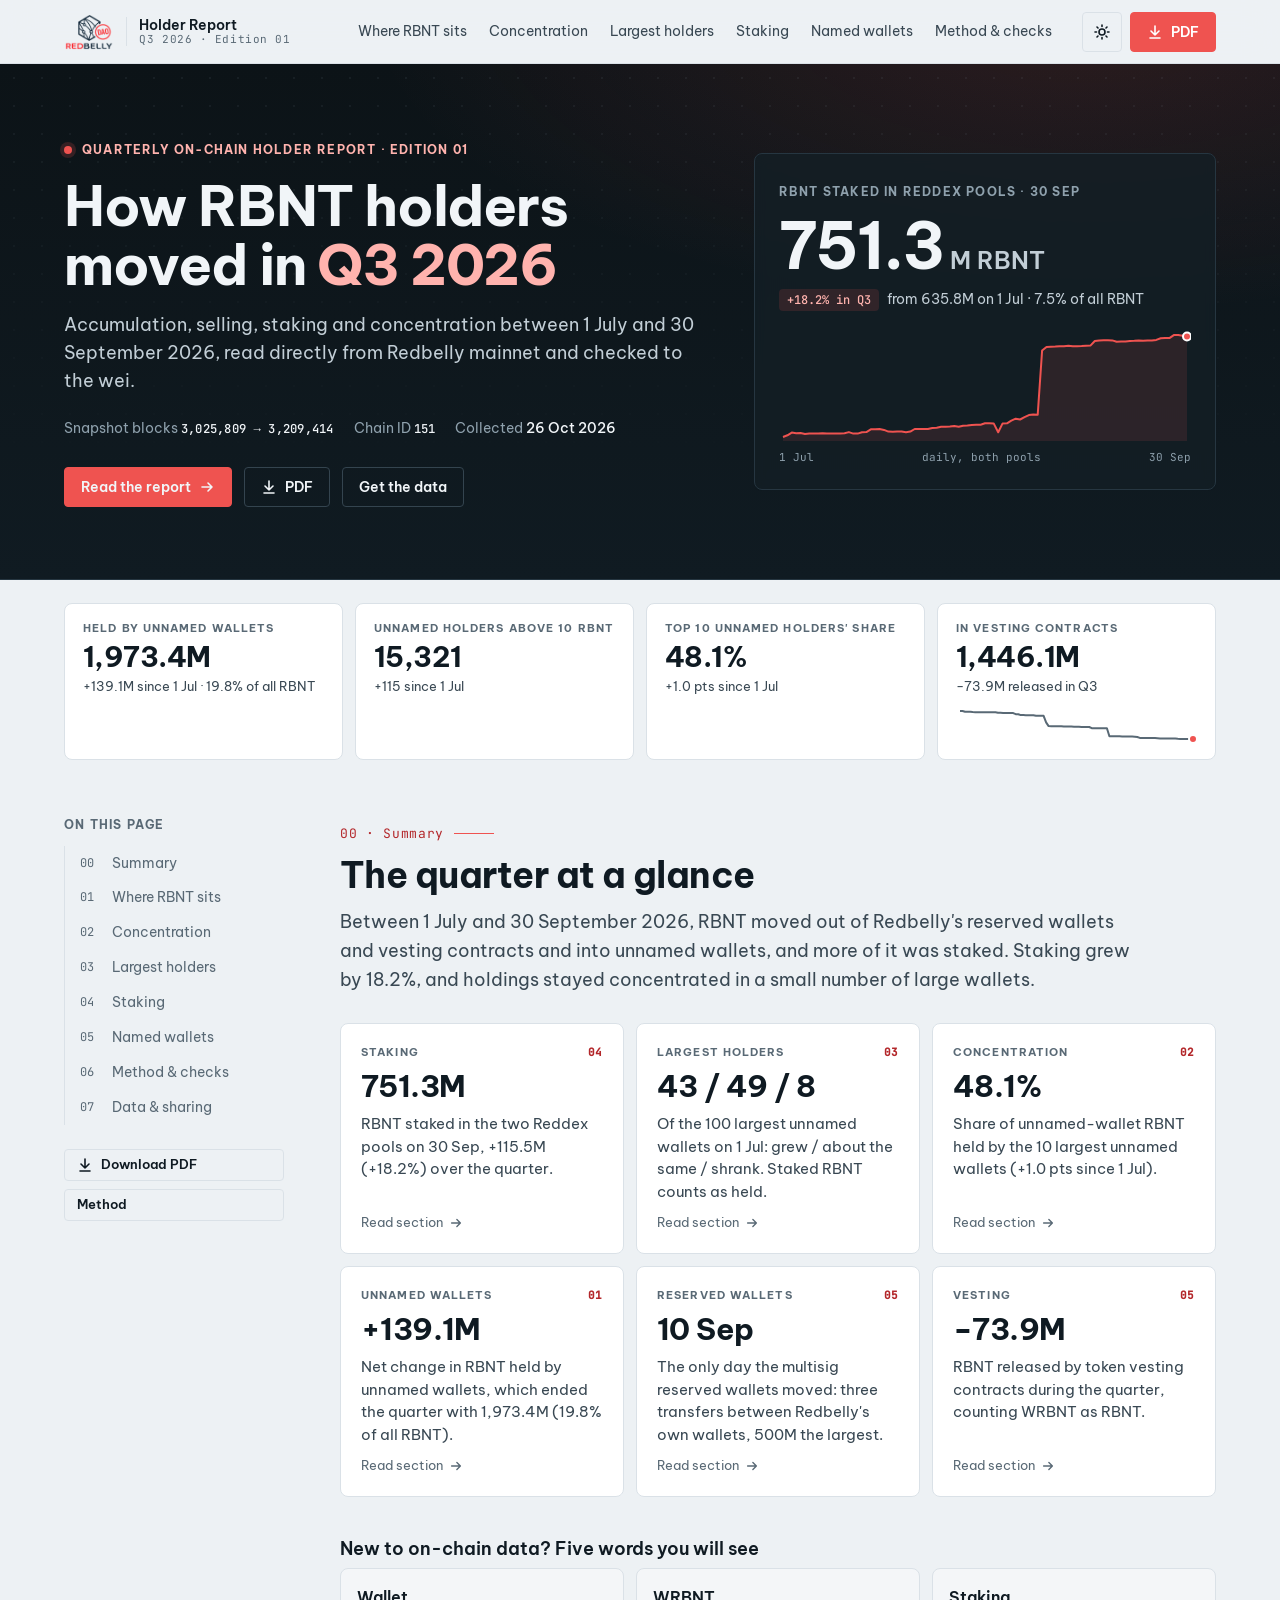
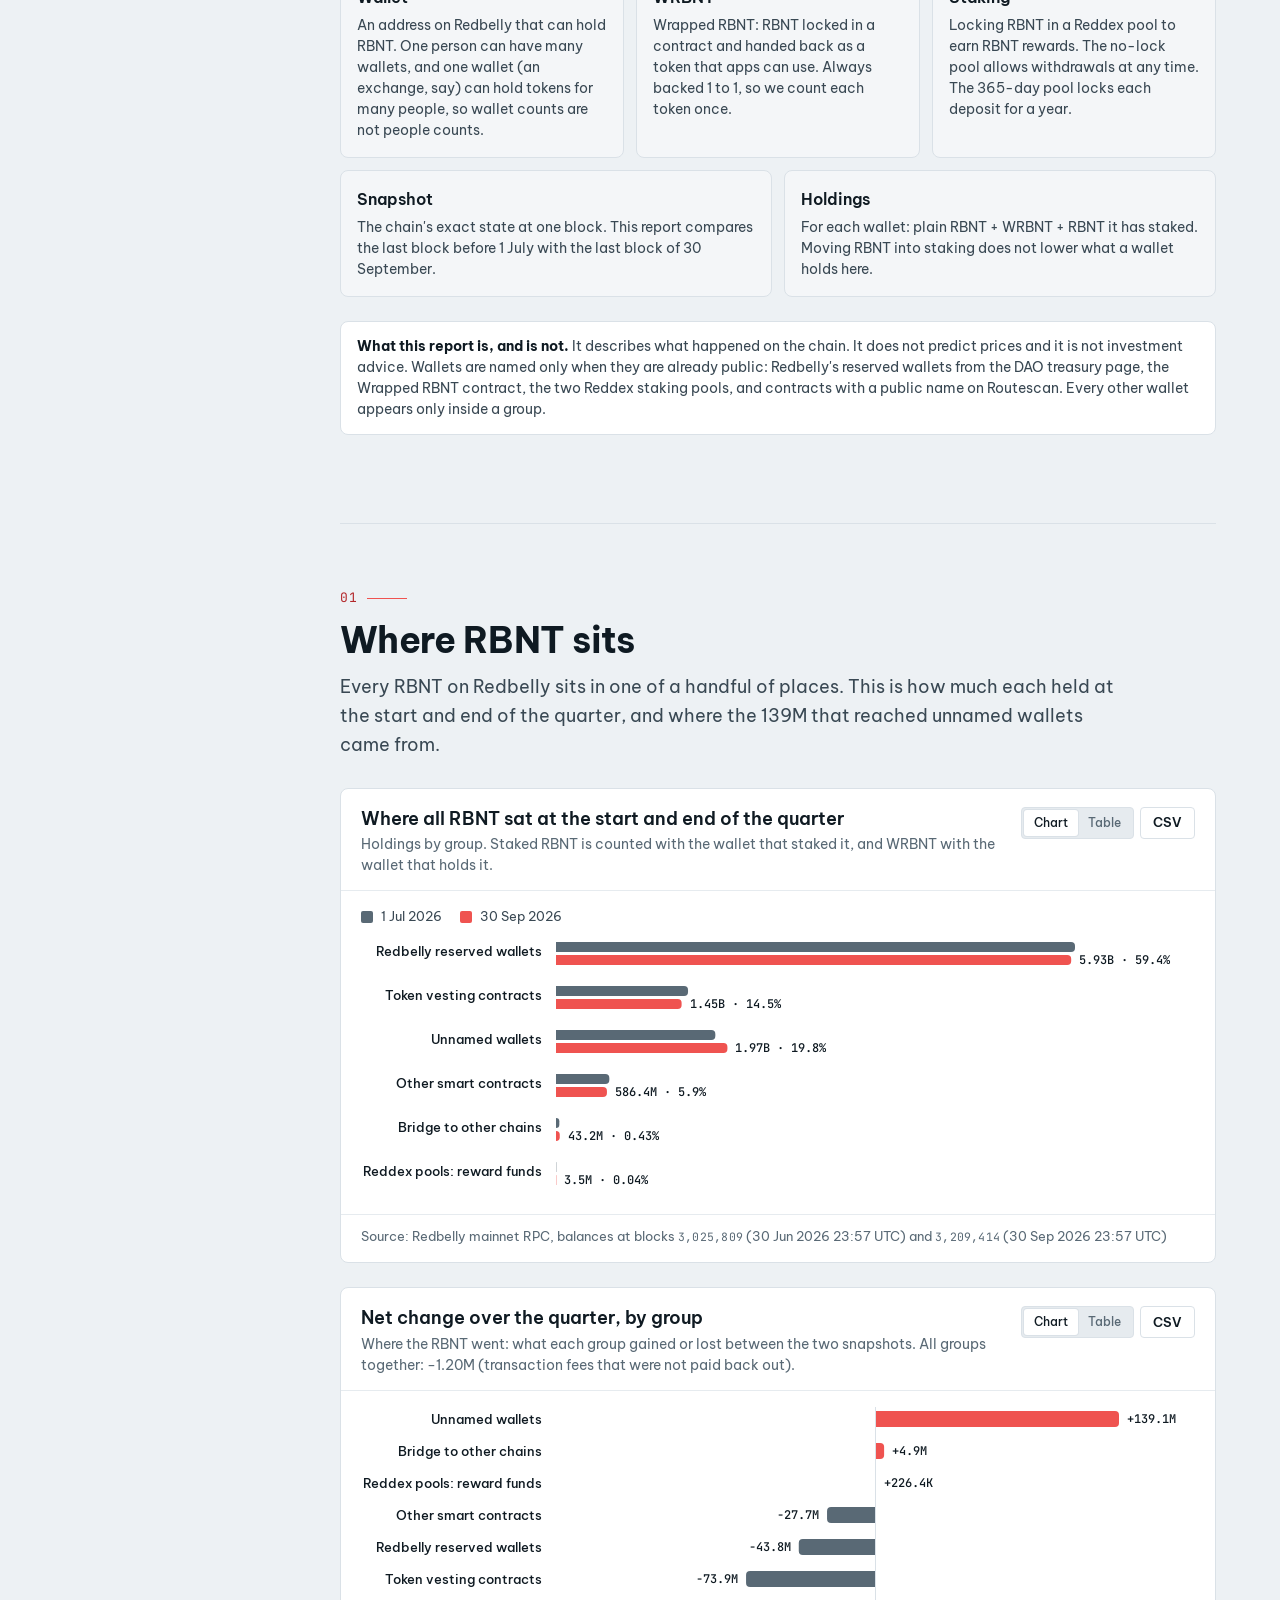
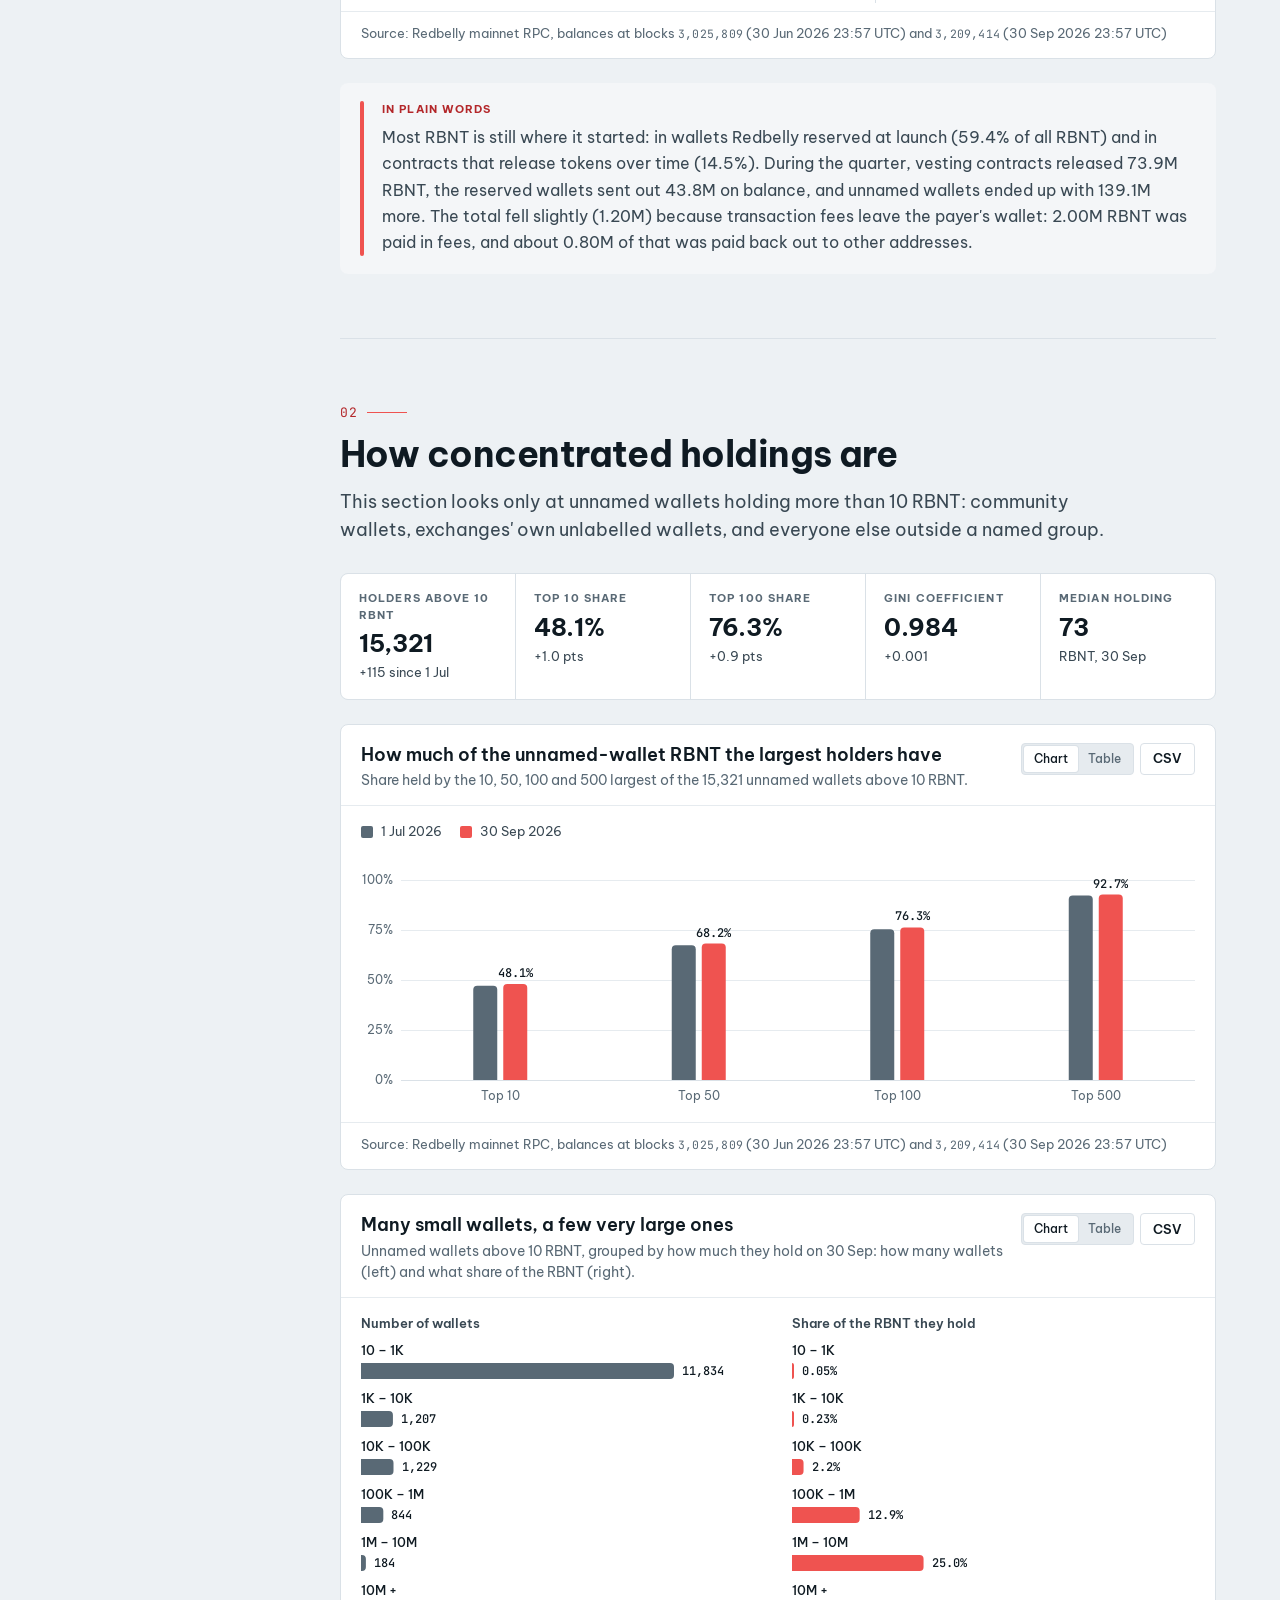
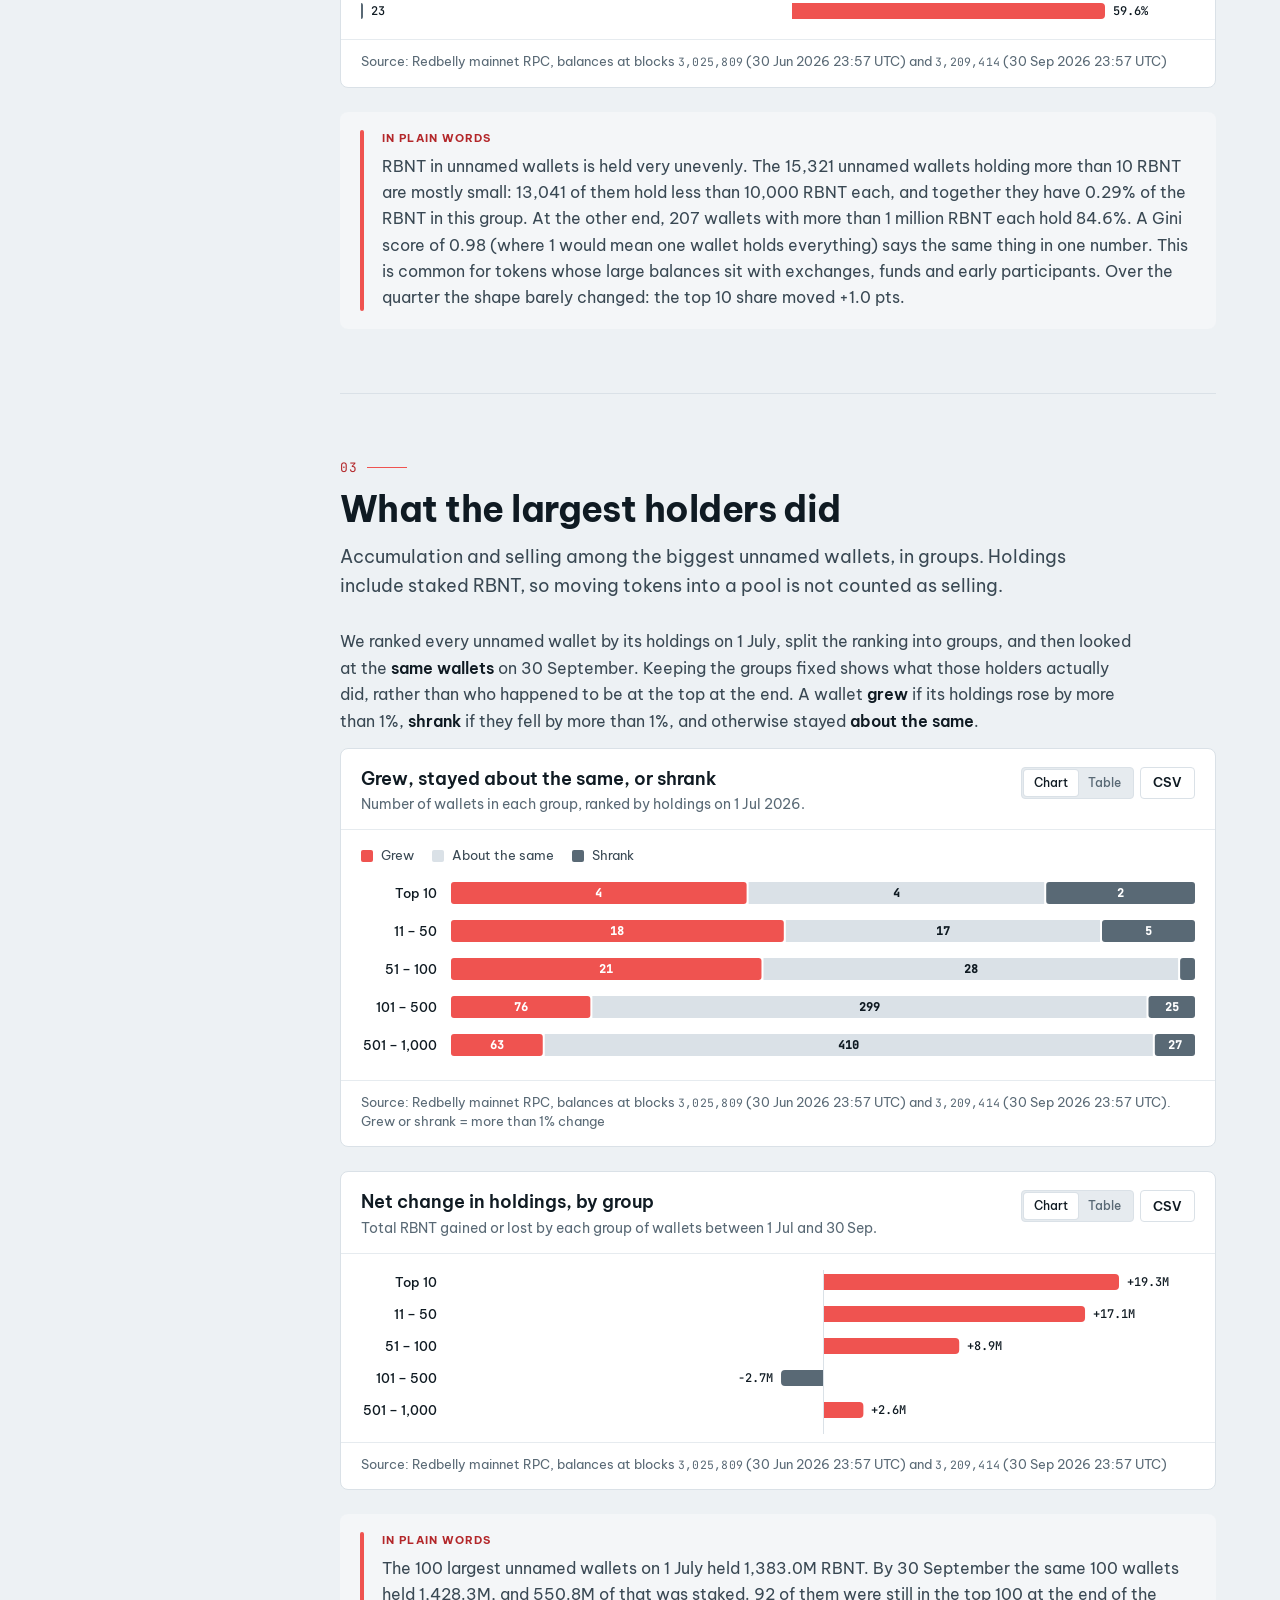
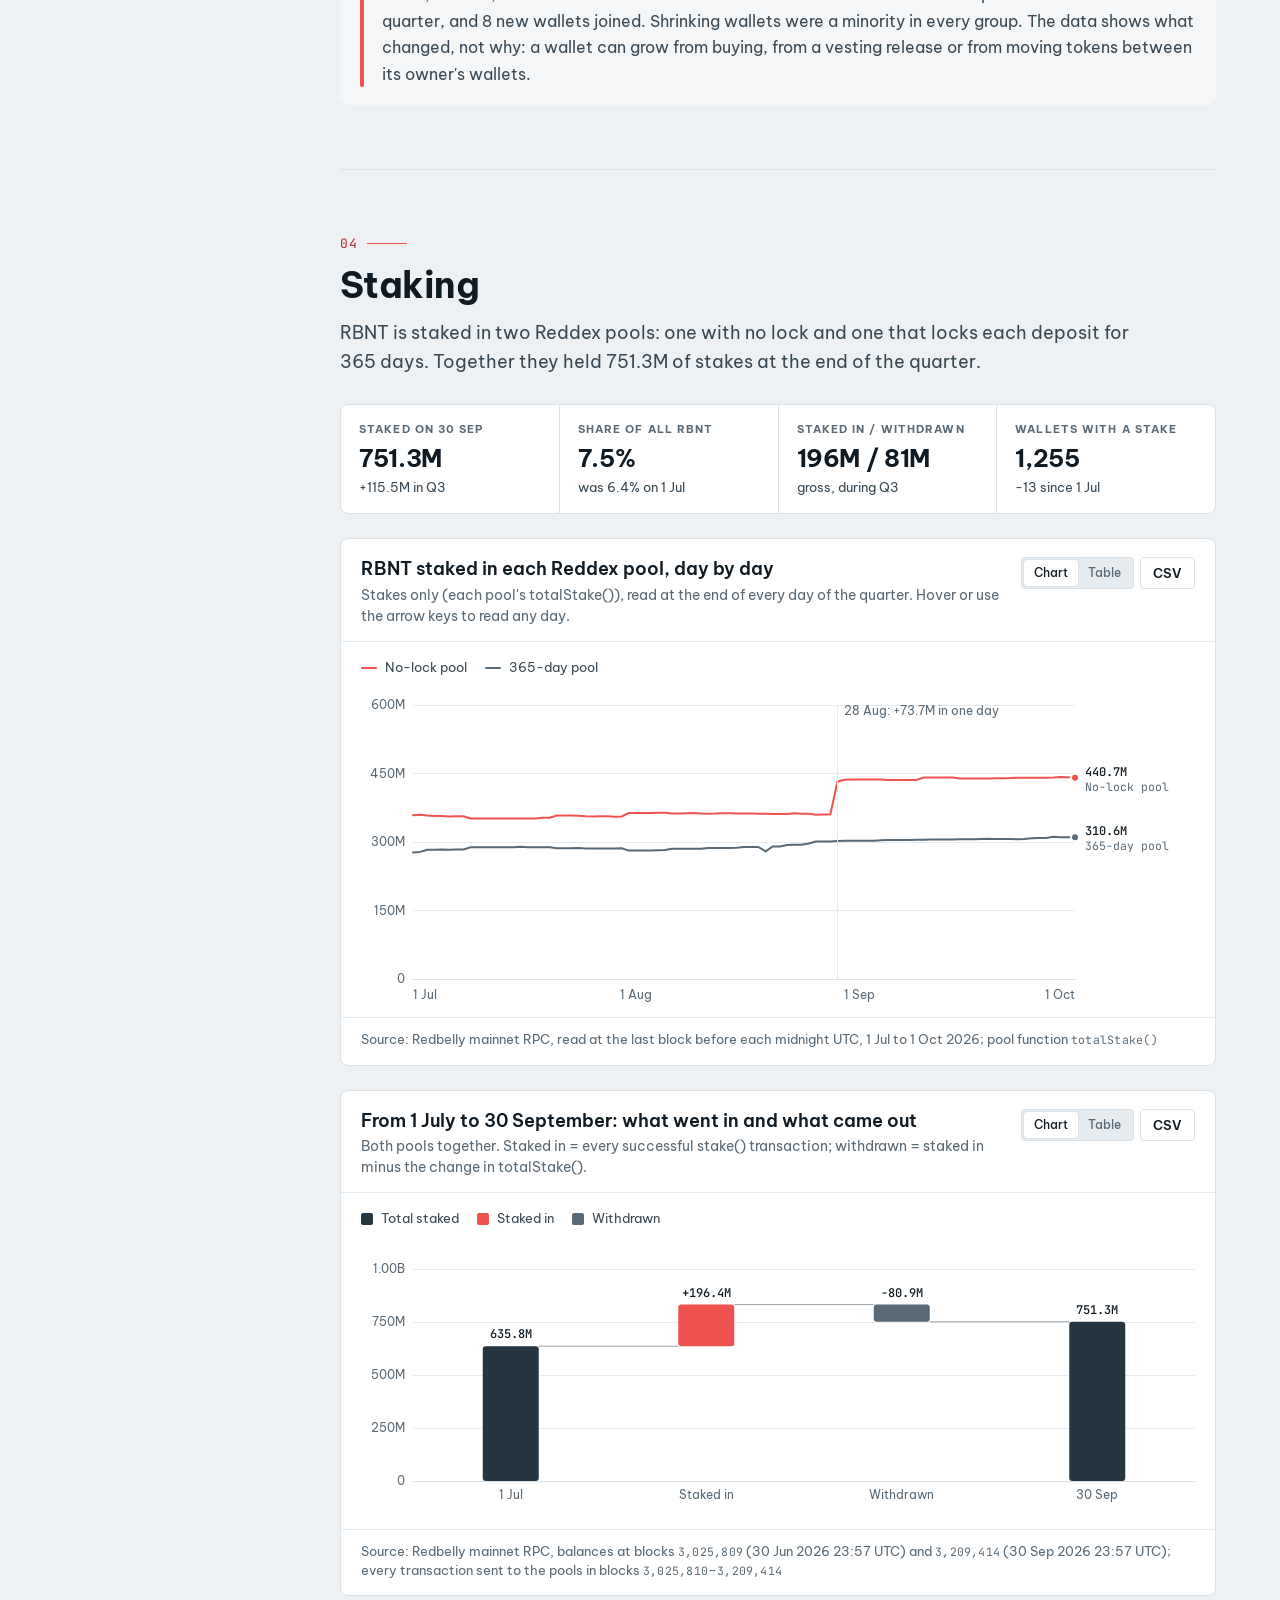
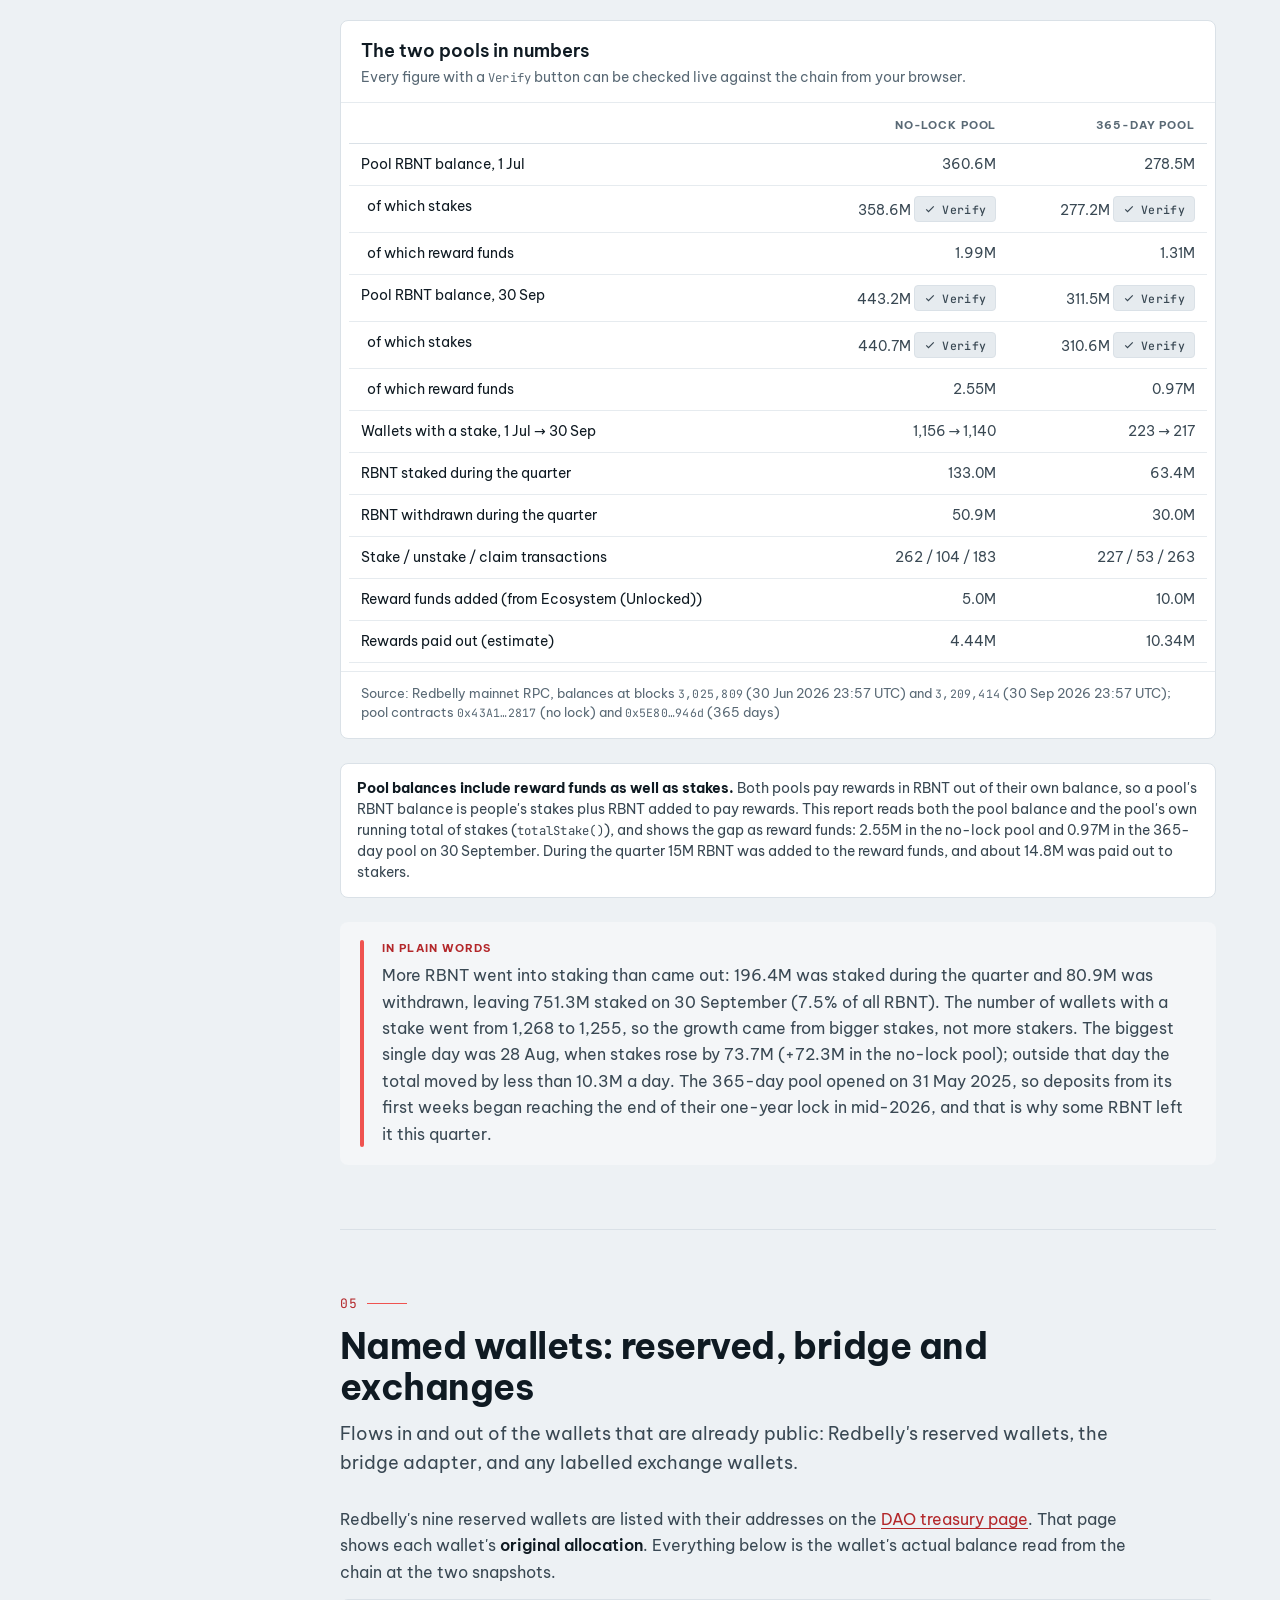
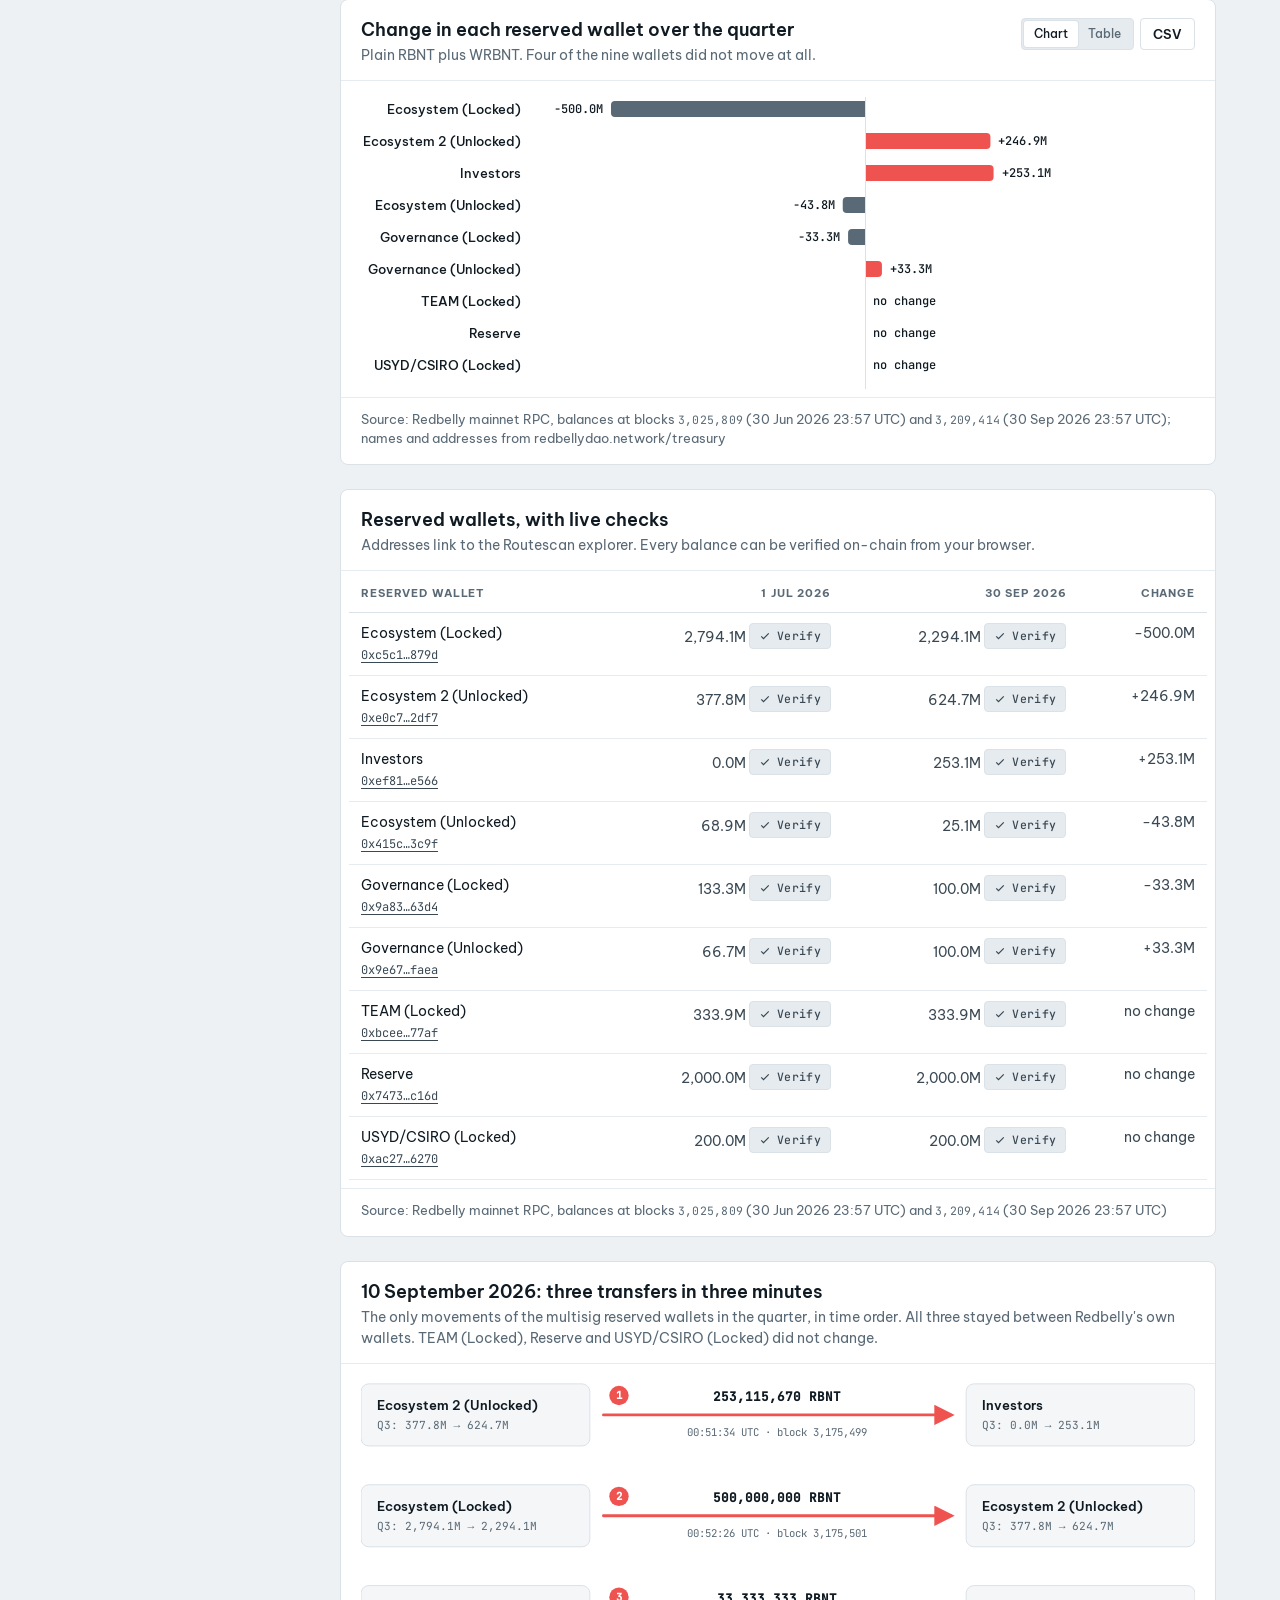
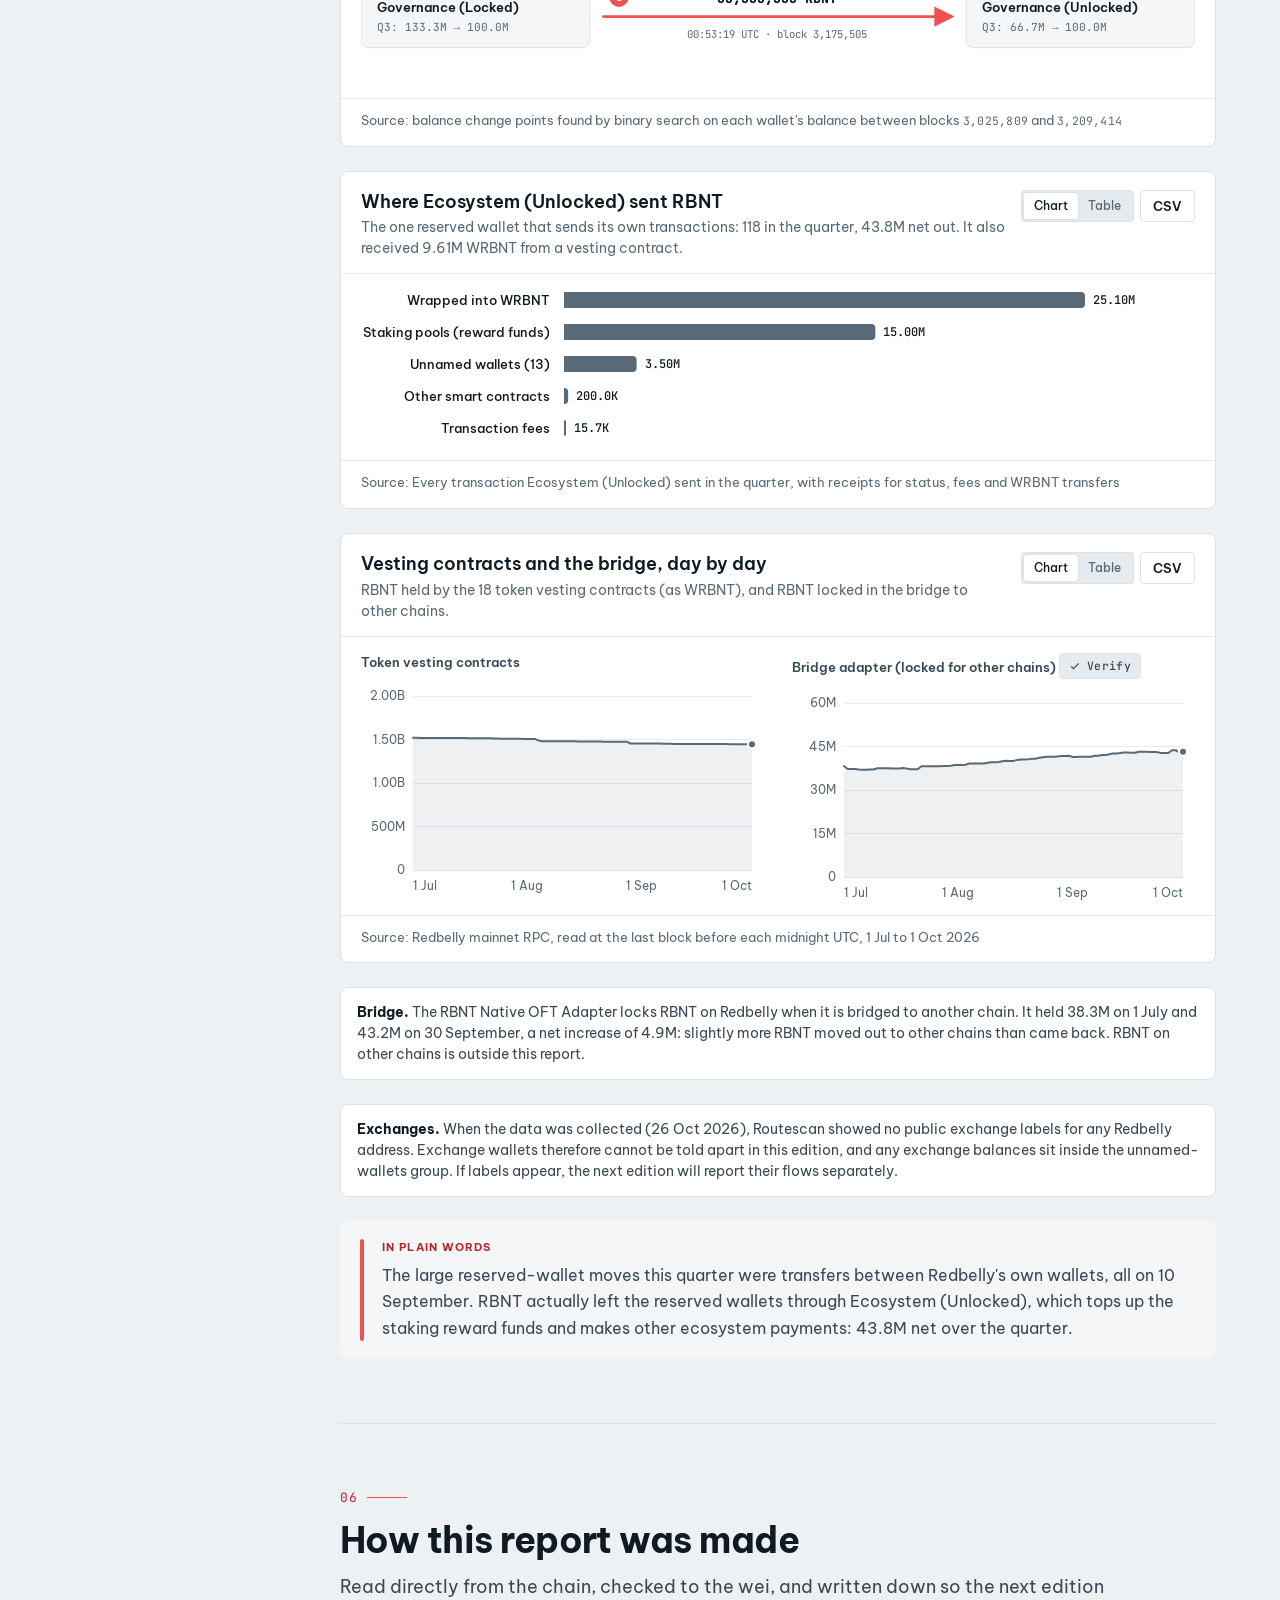
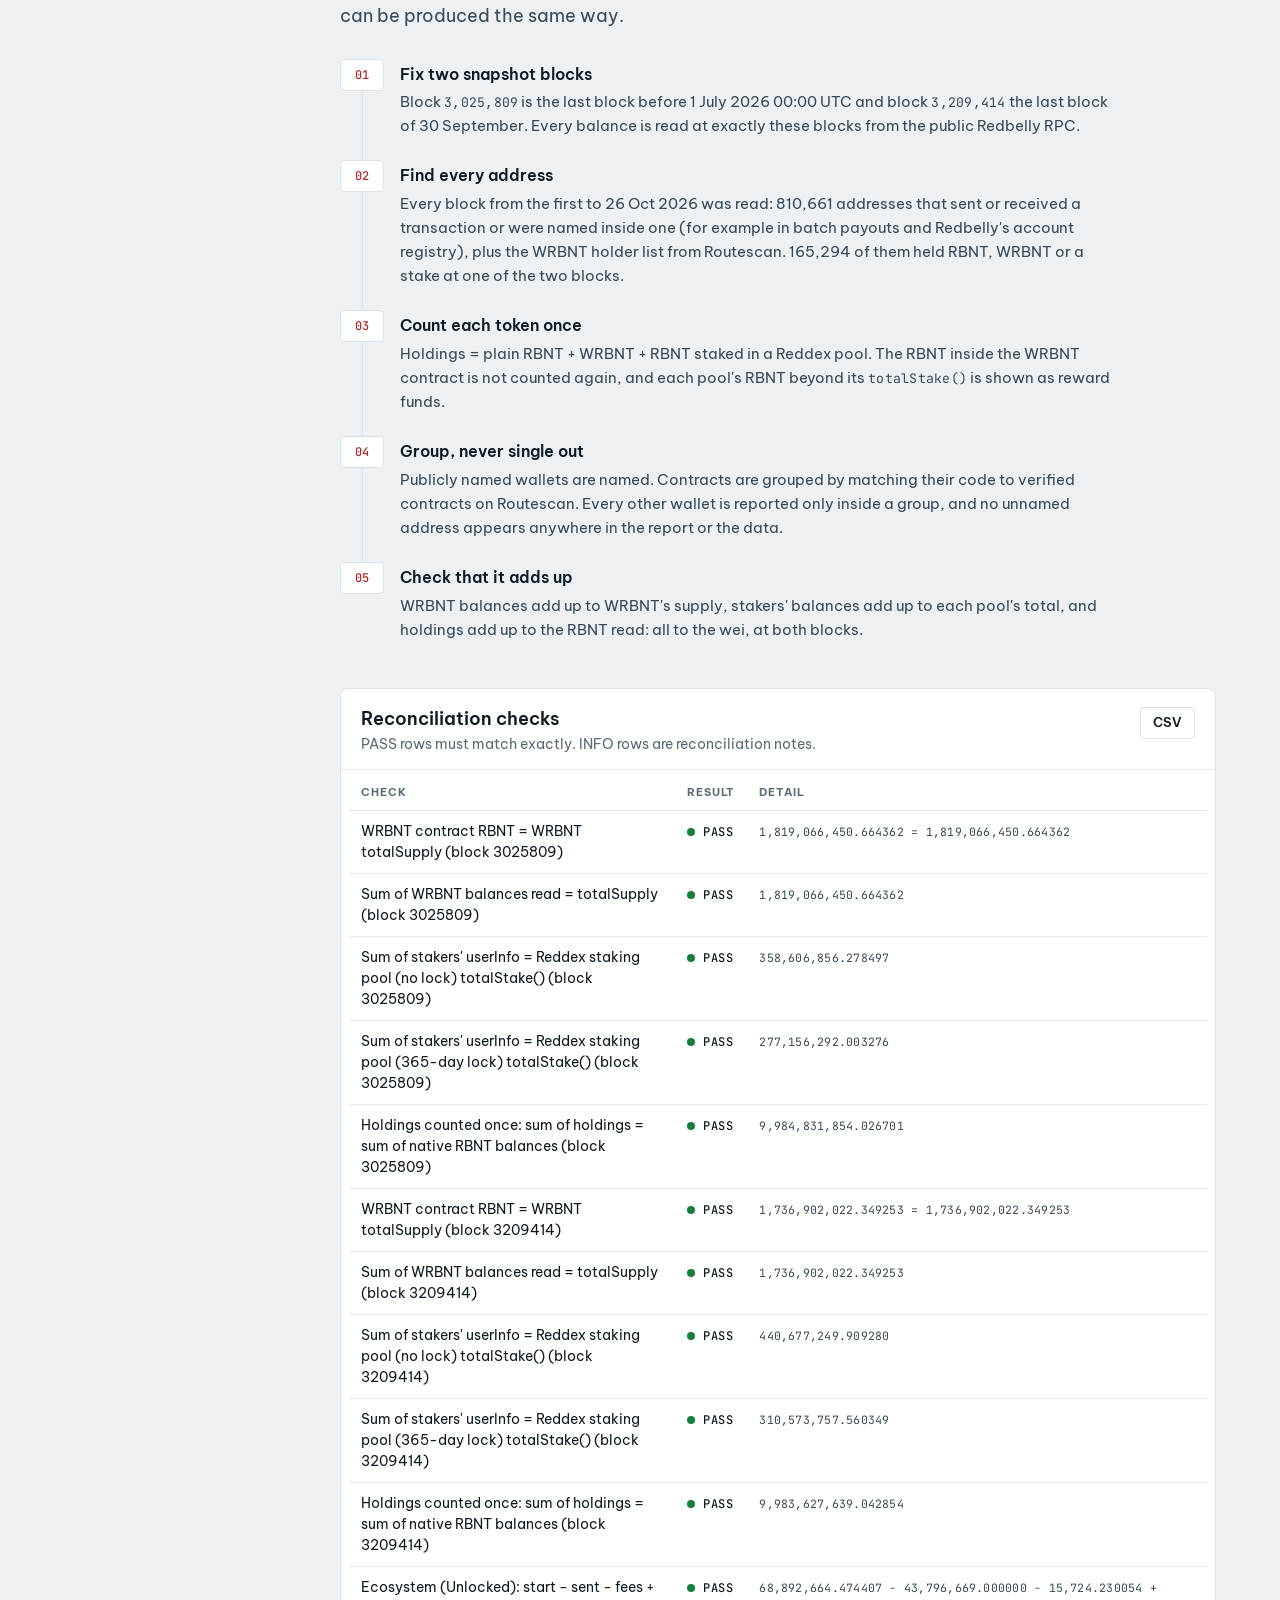
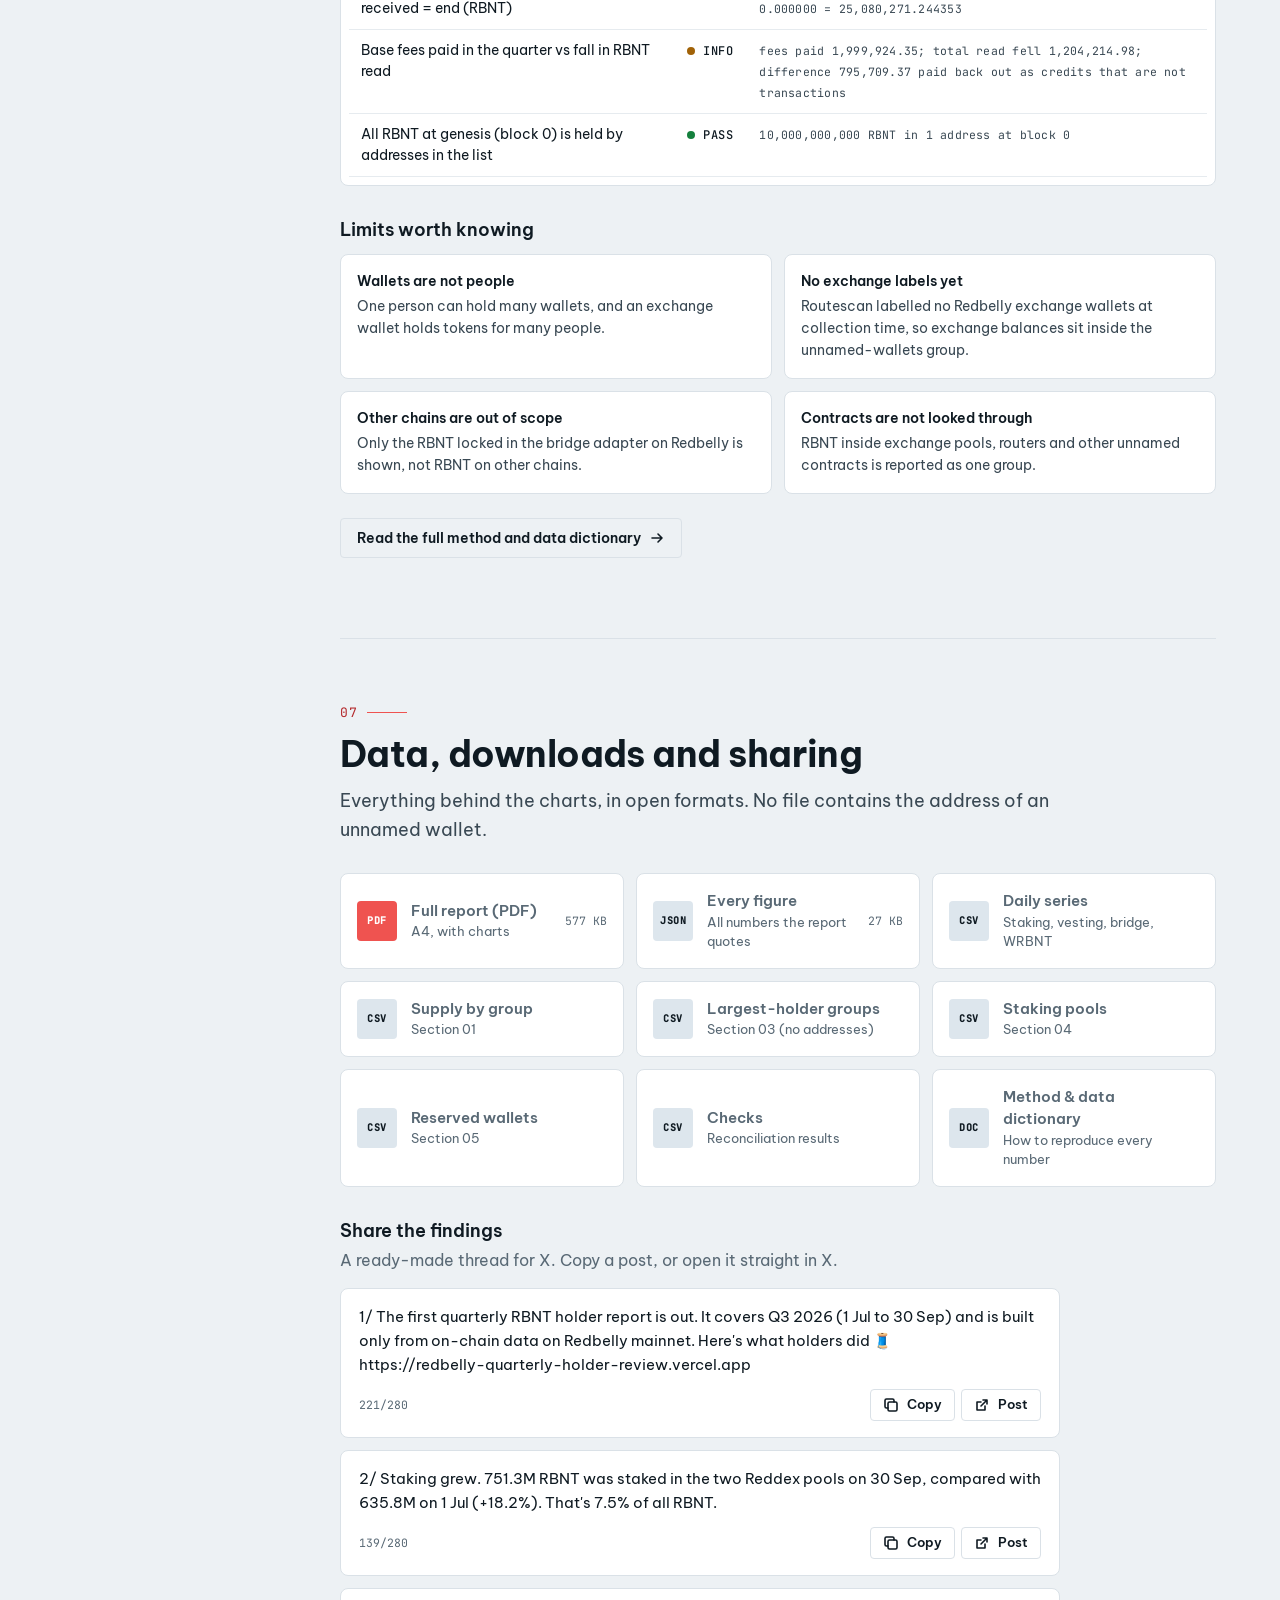
==== commit 4313a56b: "Remove reading progress bar; fix section highlight while scrolling" ====
--- a/index.html
+++ b/index.html
@@ -21,7 +21,7 @@
 <button class="btn icon-btn theme-btn" type="button" aria-label="Switch light or dark theme"><svg class="ic16 i-moon" width="16" height="16" viewBox="0 0 16 16" fill="none" stroke="currentColor" stroke-width="1.6" stroke-linecap="round" stroke-linejoin="round" aria-hidden="true"><path d="M13.5 9.5A5.5 5.5 0 016.5 2.5a5.5 5.5 0 107 7z"/></svg><svg class="ic16 i-sun" width="16" height="16" viewBox="0 0 16 16" fill="none" stroke="currentColor" stroke-width="1.6" stroke-linecap="round" stroke-linejoin="round" aria-hidden="true"><circle cx="8" cy="8" r="3"/><path d="M8 1v1.5M8 13.5V15M1 8h1.5M13.5 8H15M3 3l1 1M12 12l1 1M13 3l-1 1M4 12l-1 1"/></svg></button>
 <a class="btn btn-primary hide-sm" href="report/RBNT-Holder-Report-Q3-2026.pdf" download><svg class="ic16 " width="16" height="16" viewBox="0 0 16 16" fill="none" stroke="currentColor" stroke-width="1.6" stroke-linecap="round" stroke-linejoin="round" aria-hidden="true"><path d="M8 2v9M4 7l4 4 4-4M3 14h10"/></svg>PDF</a>
 <button class="btn icon-btn menu-btn" type="button" aria-label="Open the section list" aria-expanded="false"><svg class="ic16 " width="16" height="16" viewBox="0 0 16 16" fill="none" stroke="currentColor" stroke-width="1.6" stroke-linecap="round" stroke-linejoin="round" aria-hidden="true"><path d="M2 4h12M2 8h12M2 12h12"/></svg></button>
-</div></div><div class="progress" aria-hidden="true"></div></header>
+</div></div></header>
 <div class="sheet" aria-label="Sections"><div class="scrim"></div><nav><div style="display:flex;justify-content:space-between;align-items:center"><span class="caps" style="color:var(--muted)">Sections</span><button class="btn icon-btn close" type="button" aria-label="Close"><svg class="ic16 " width="16" height="16" viewBox="0 0 16 16" fill="none" stroke="currentColor" stroke-width="1.6" stroke-linecap="round" stroke-linejoin="round" aria-hidden="true"><path d="M3 3l10 10M13 3L3 13"/></svg></button></div>
 <ol><li><a href="#summary"><span>00</span>Summary</a></li><li><a href="#supply"><span>01</span>Where RBNT sits</a></li><li><a href="#concentration"><span>02</span>Concentration</a></li><li><a href="#largest"><span>03</span>Largest holders</a></li><li><a href="#staking"><span>04</span>Staking</a></li><li><a href="#named"><span>05</span>Named wallets</a></li><li><a href="#method"><span>06</span>Method &amp; checks</a></li><li><a href="#downloads"><span>07</span>Data &amp; sharing</a></li></ol>
 <a class="btn btn-primary" href="report/RBNT-Holder-Report-Q3-2026.pdf" download style="width:100%;justify-content:center"><svg class="ic16 " width="16" height="16" viewBox="0 0 16 16" fill="none" stroke="currentColor" stroke-width="1.6" stroke-linecap="round" stroke-linejoin="round" aria-hidden="true"><path d="M8 2v9M4 7l4 4 4-4M3 14h10"/></svg>Download the PDF</a></nav></div><section class="hero" id="top" aria-labelledby="hero-h"><div class="shell">
--- a/assets/css/site.css
+++ b/assets/css/site.css
@@ -108,7 +108,6 @@
 .top-nav a:hover { color: var(--text); background: var(--card); }
 .top-nav a.active { color: var(--text); }
 .header-actions { display: flex; gap: 8px; align-items: center; }
-.progress { position: absolute; left: 0; bottom: -1px; height: 2px; width: 100%; background: var(--accent); transform-origin: 0 50%; transform: scaleX(0); }
 @media (max-width: 1180px) { .top-nav { display: none; } .header-actions { margin-left: auto; } }
 
 /* ---------- buttons ---------- */
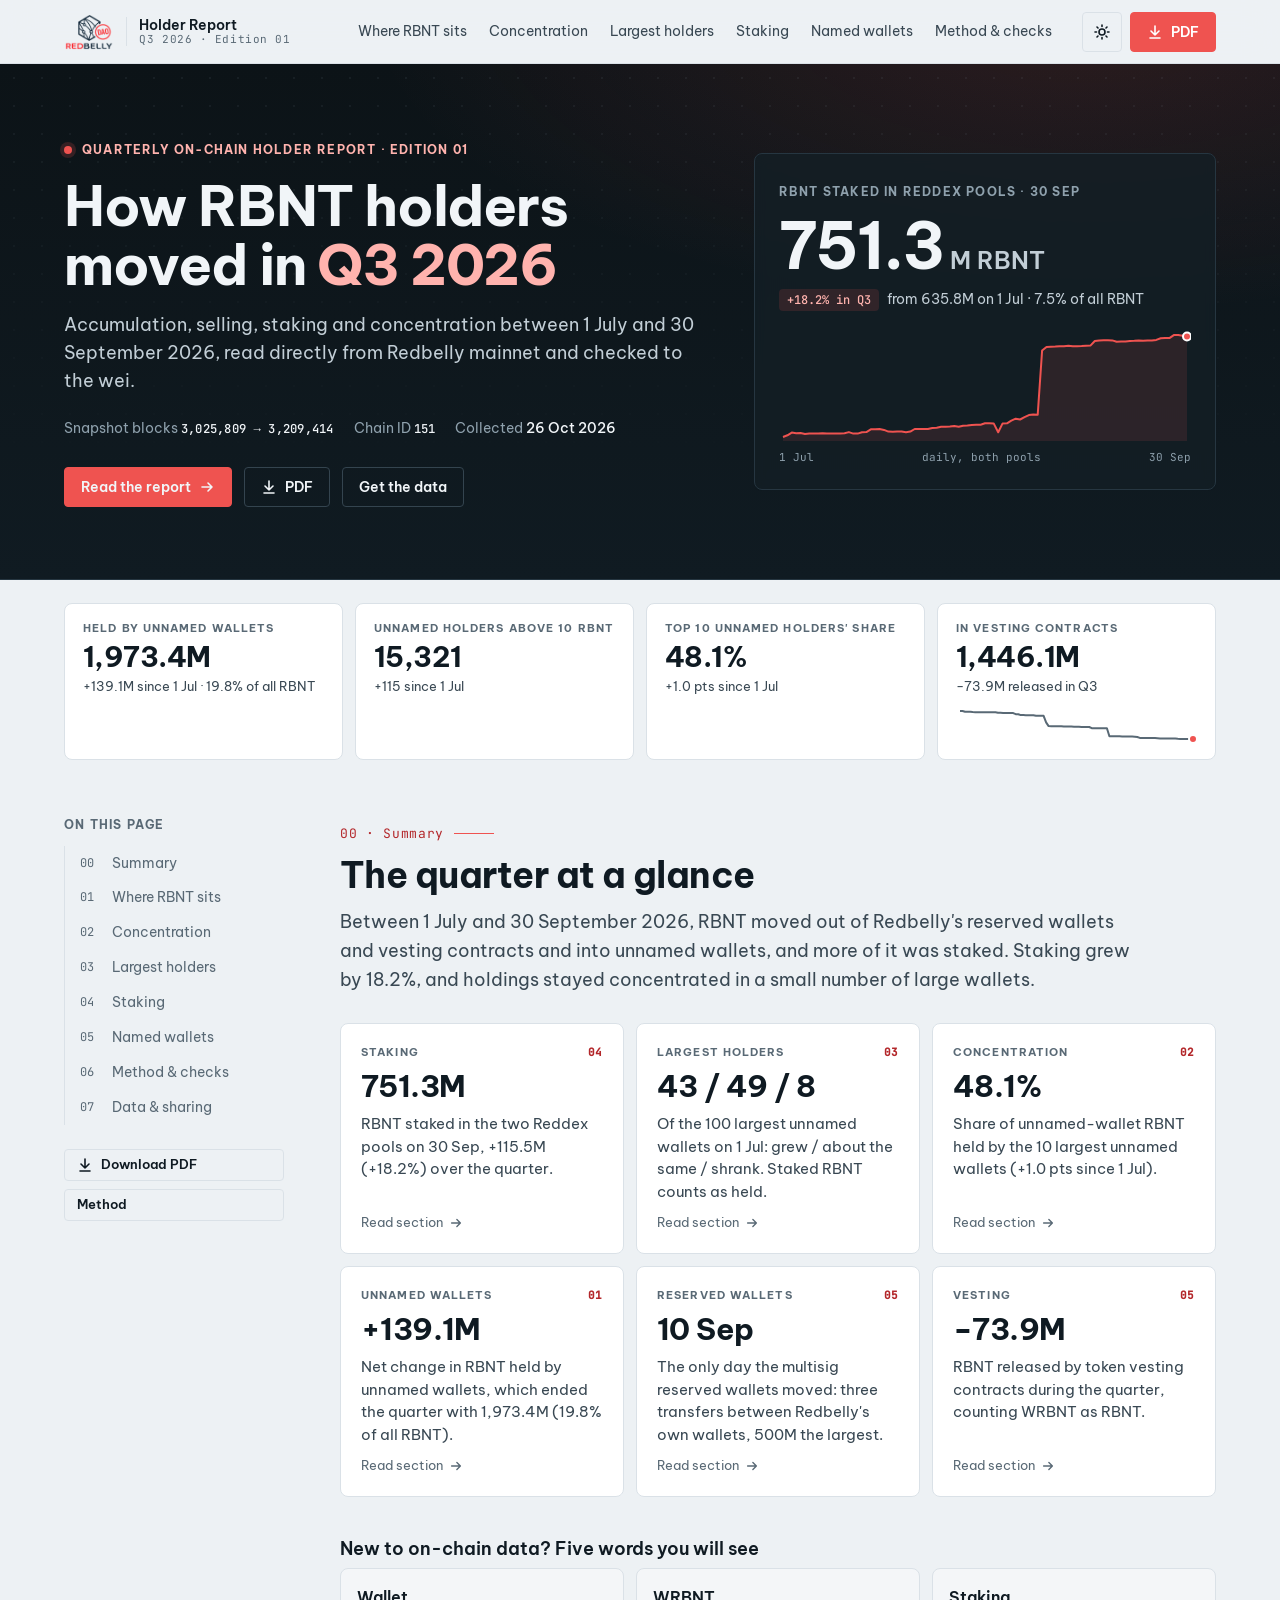
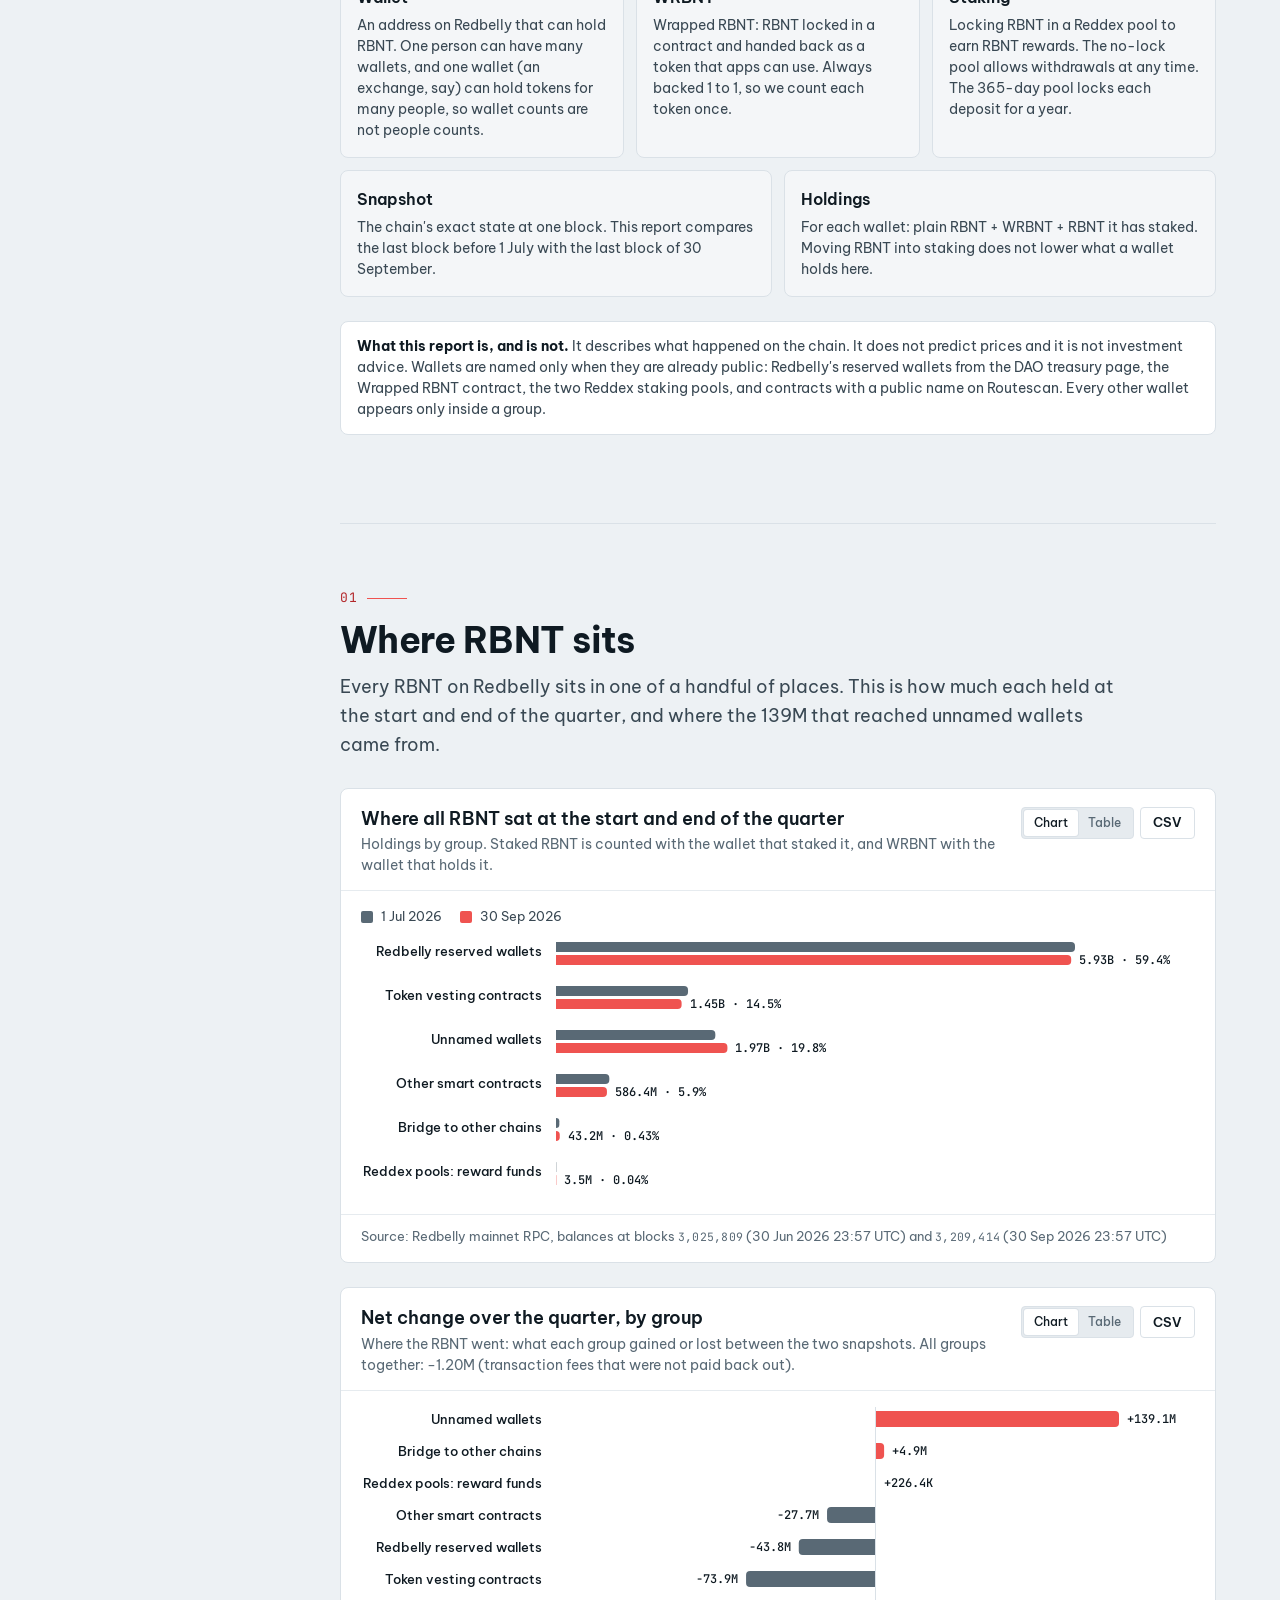
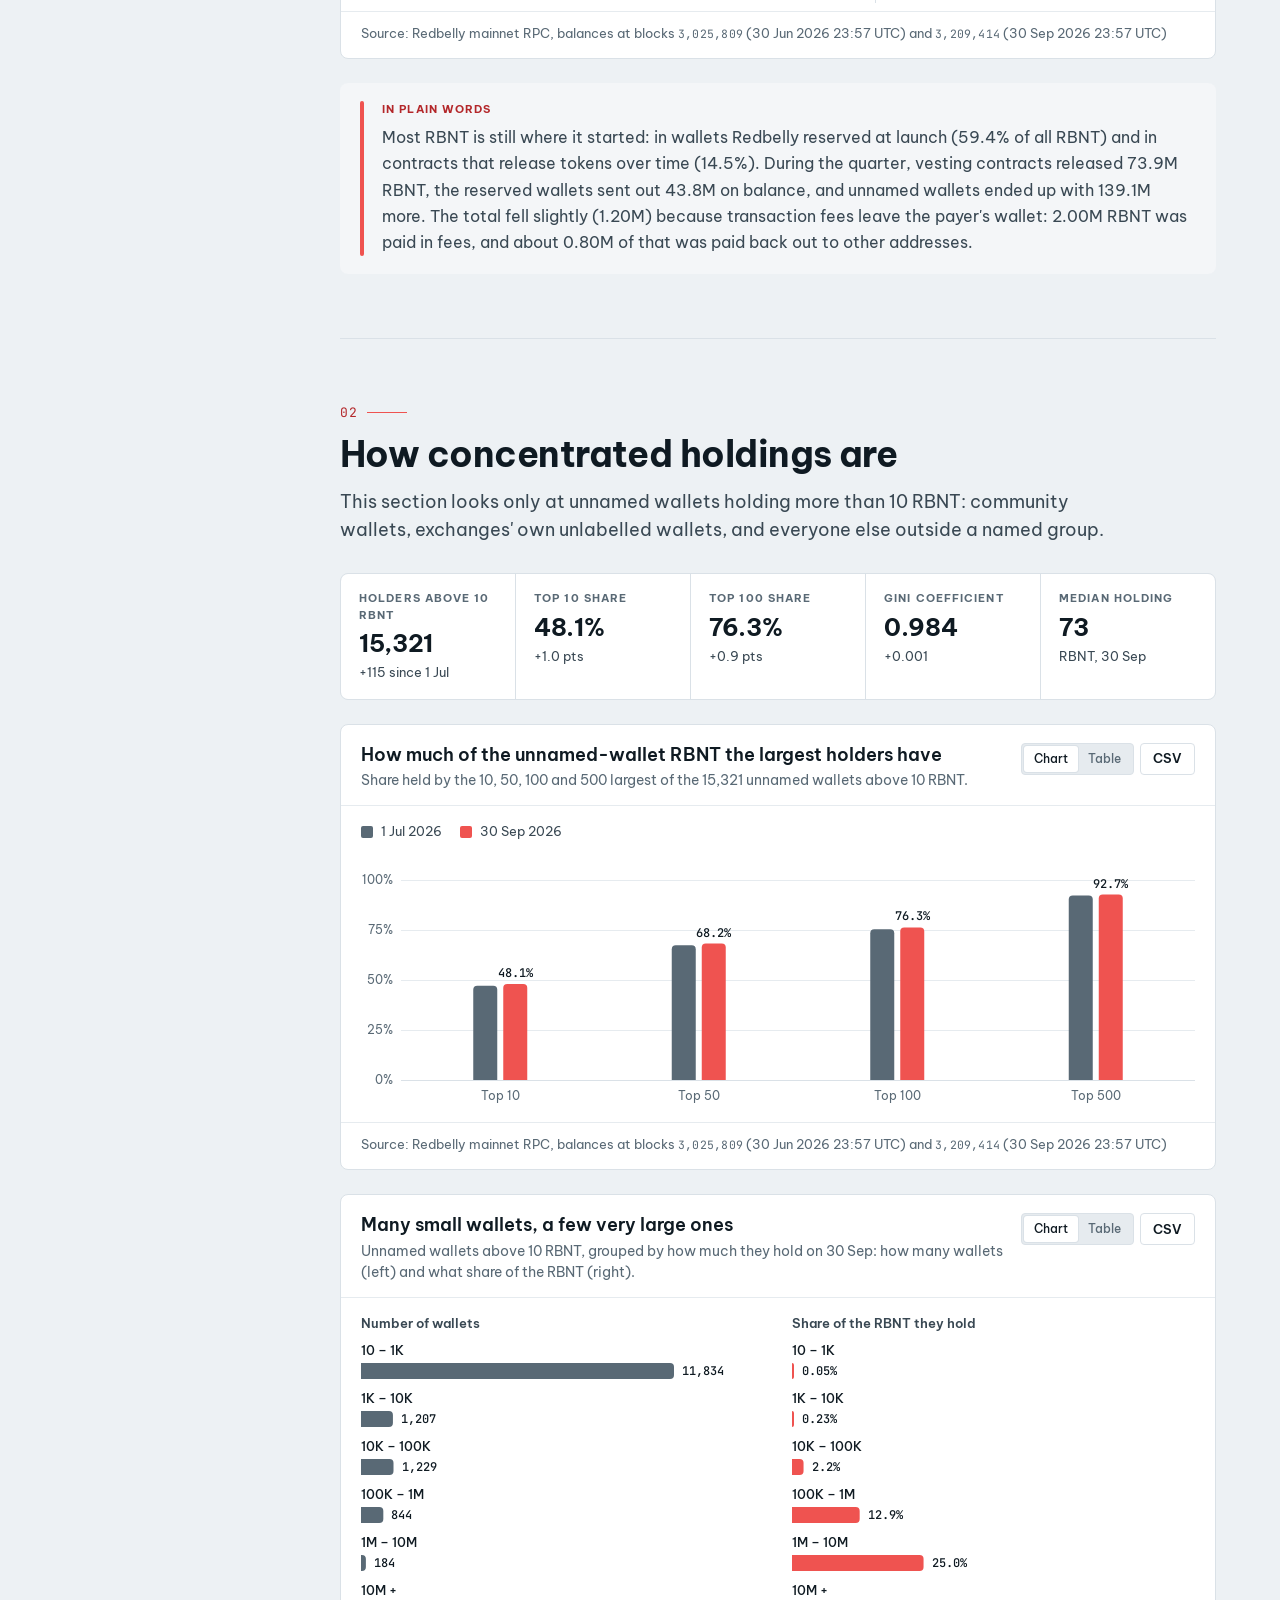
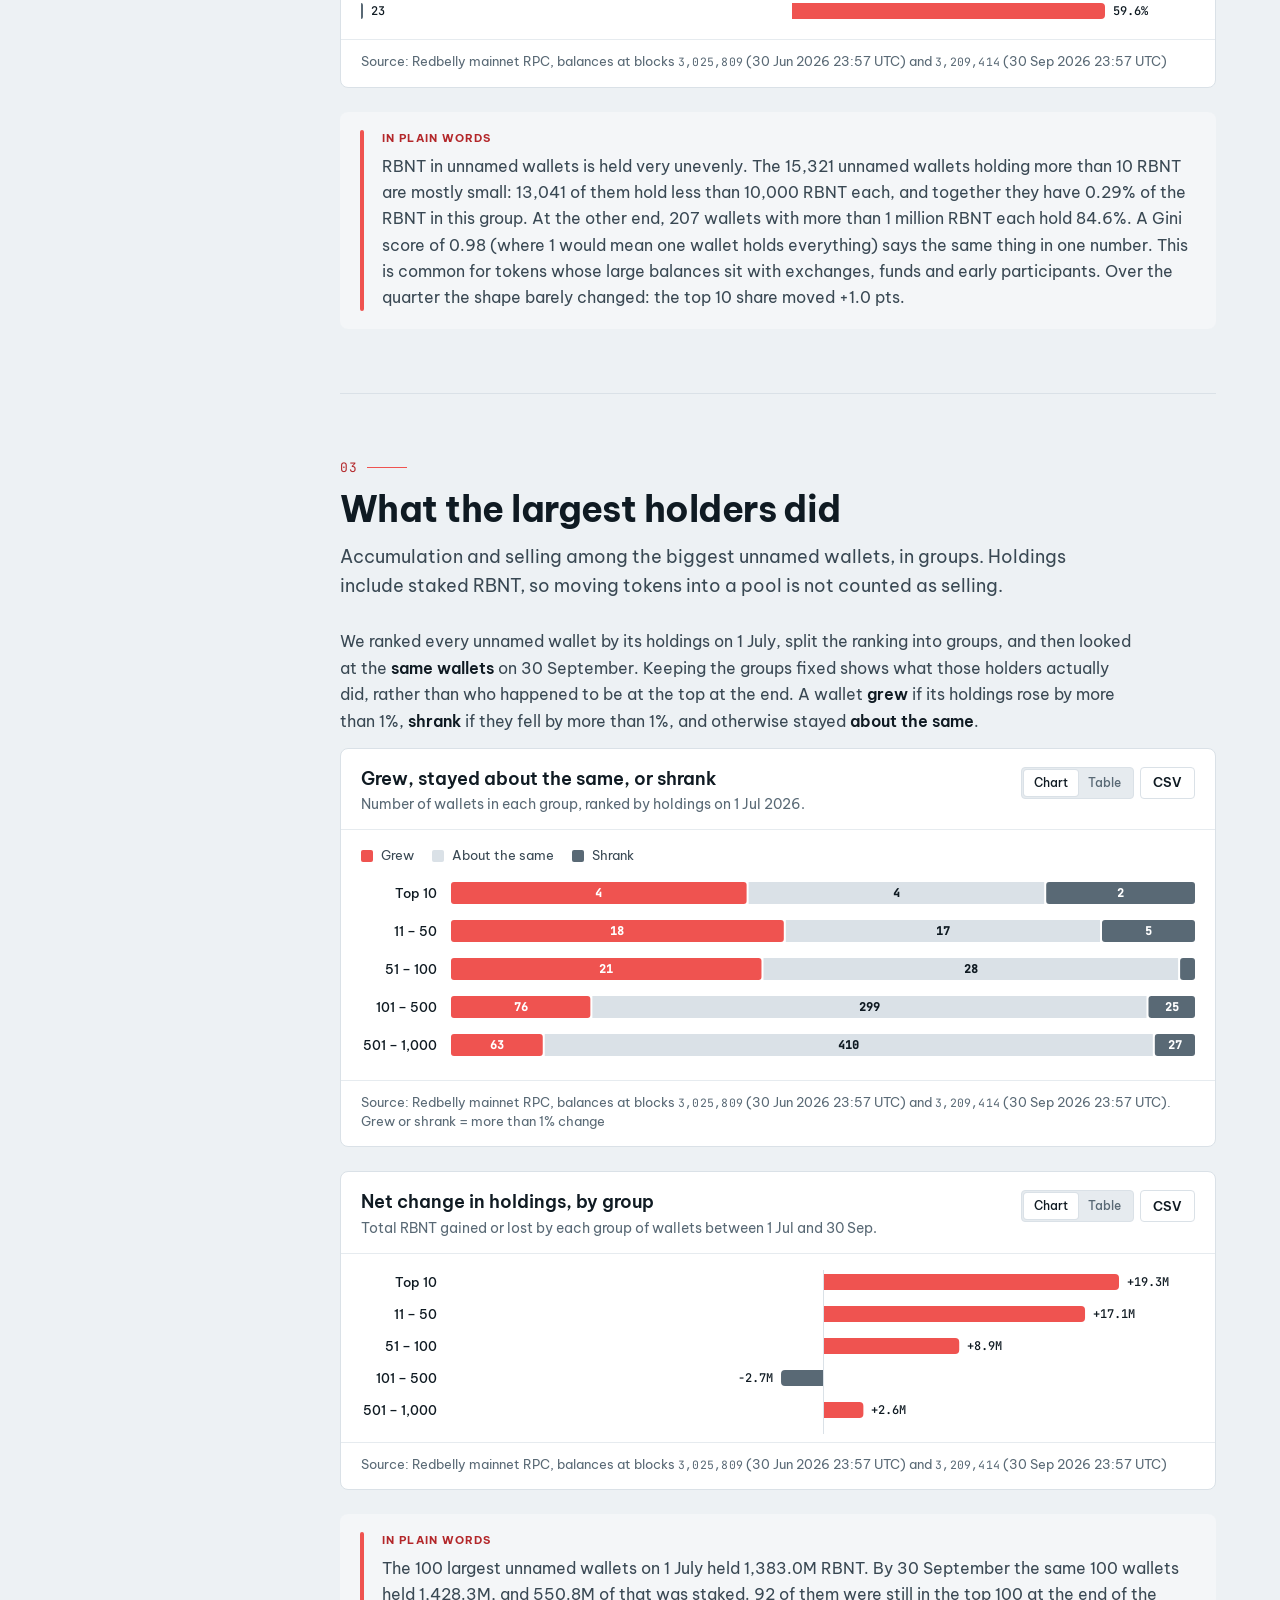
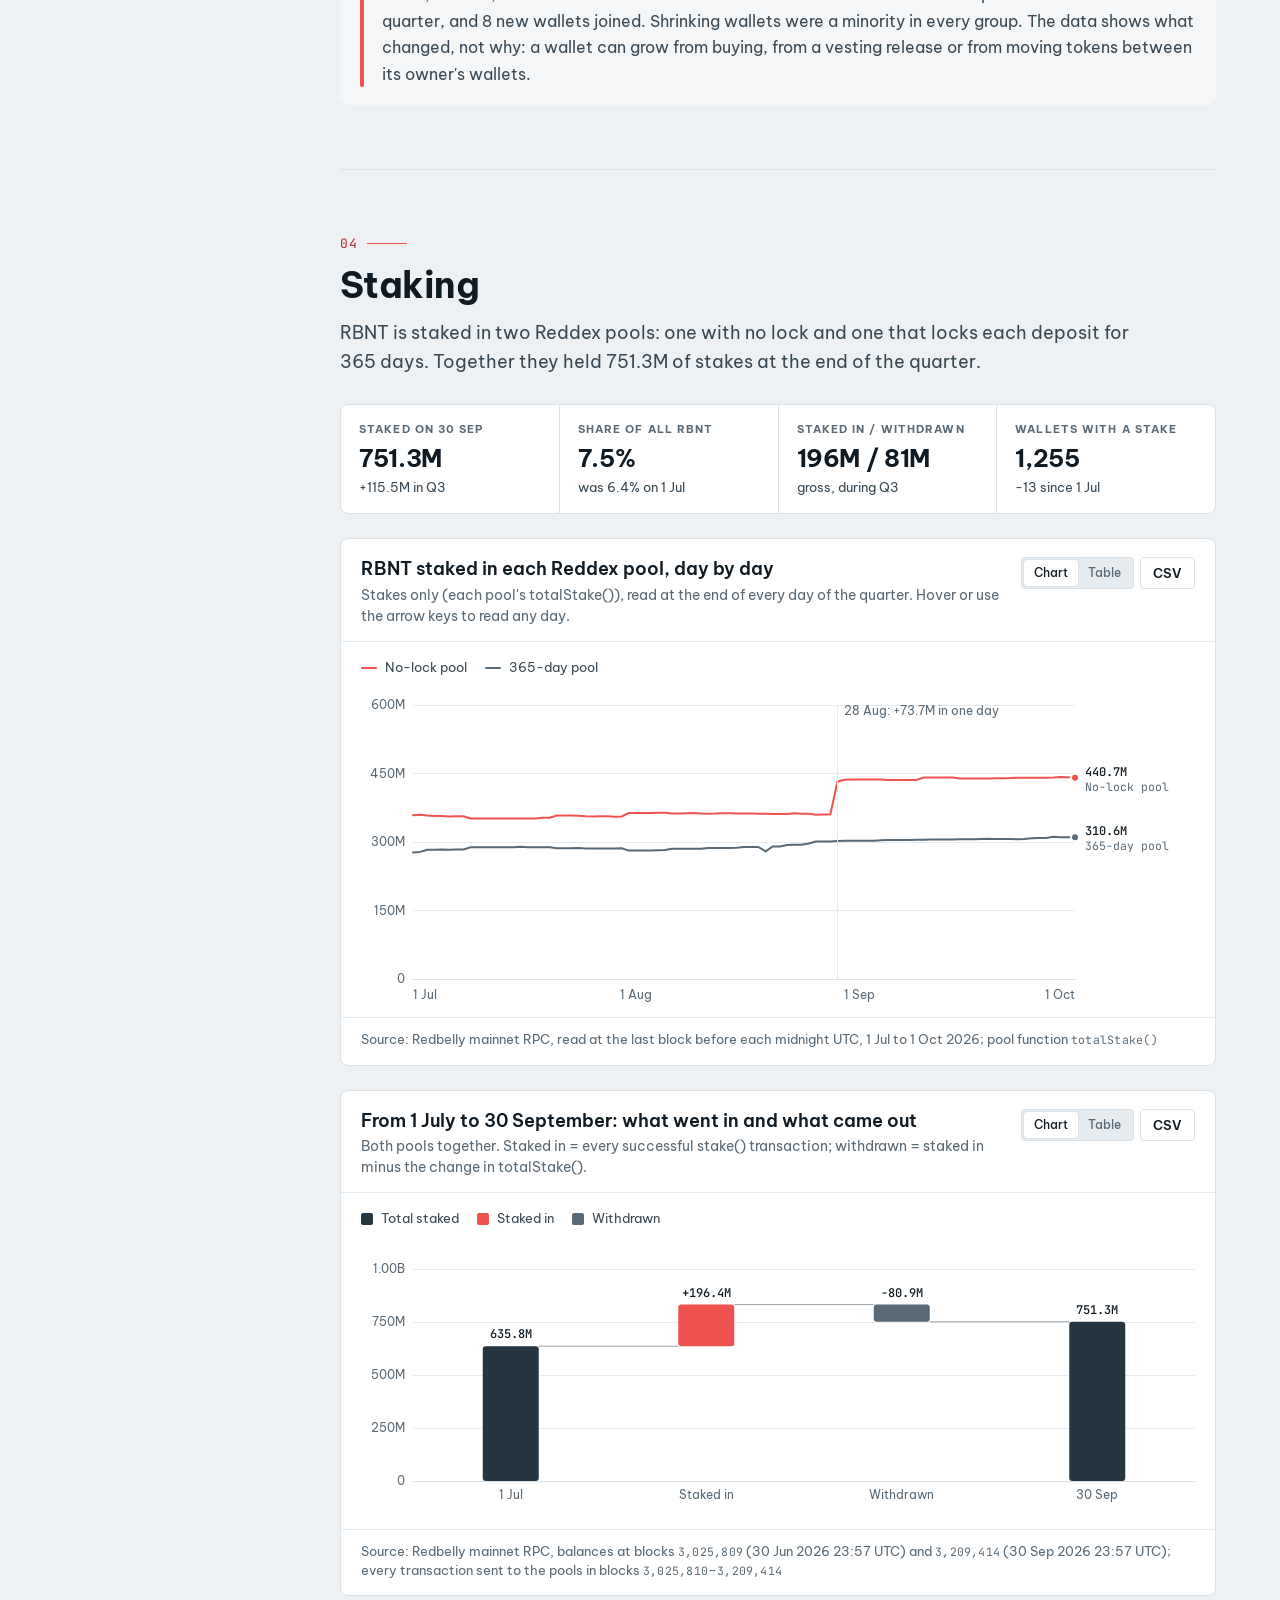
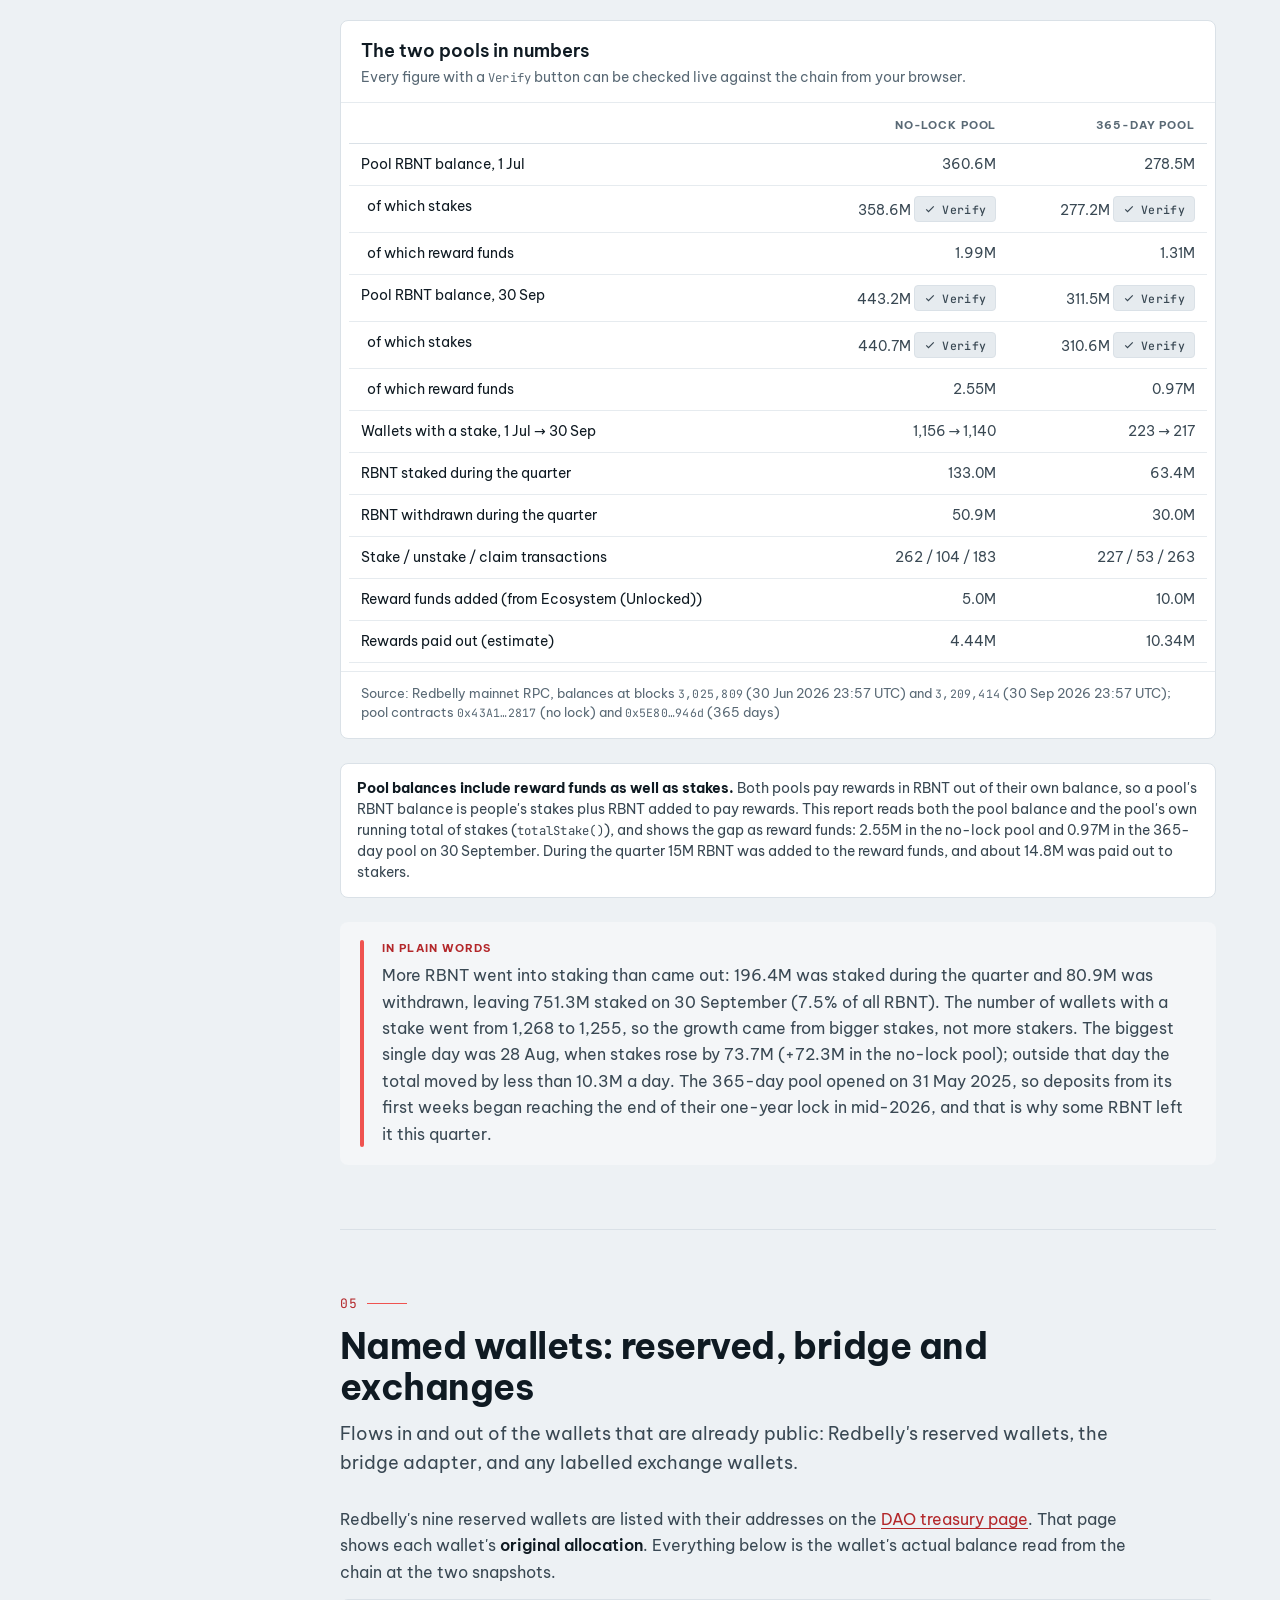
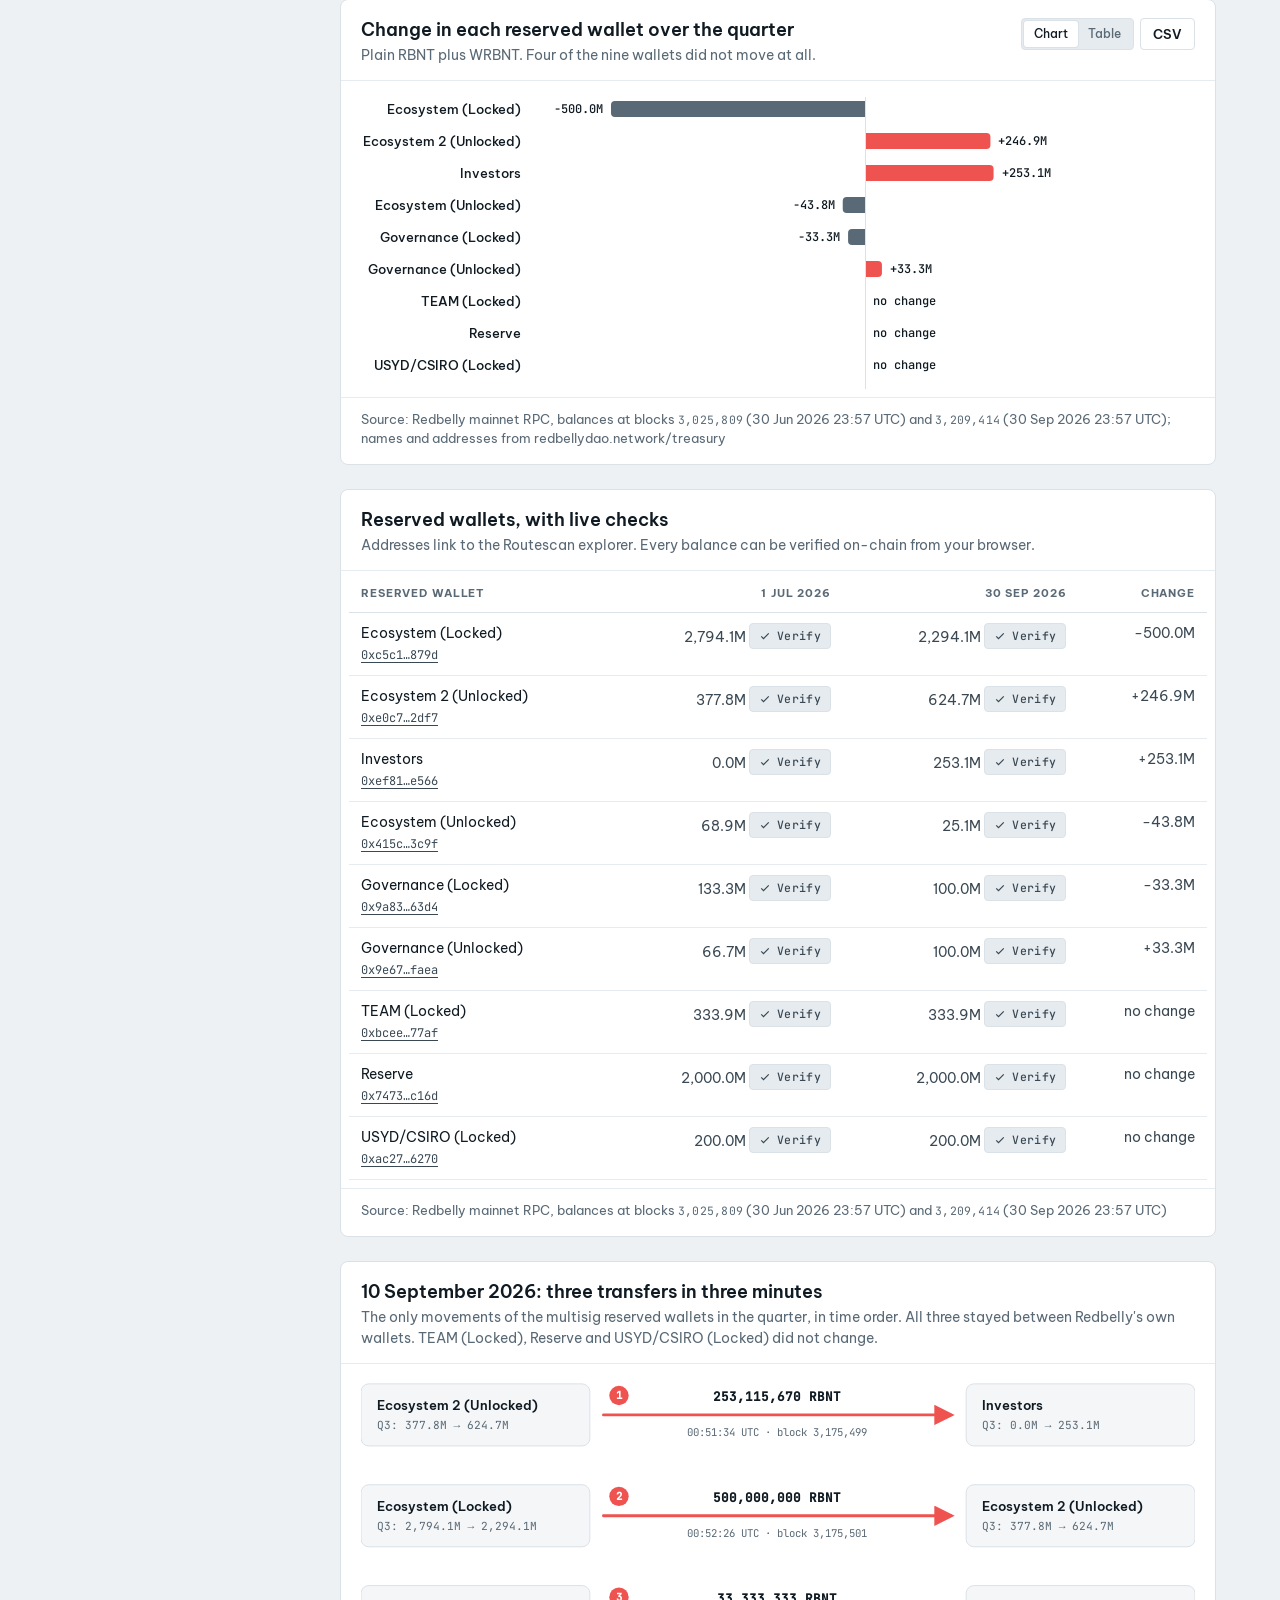
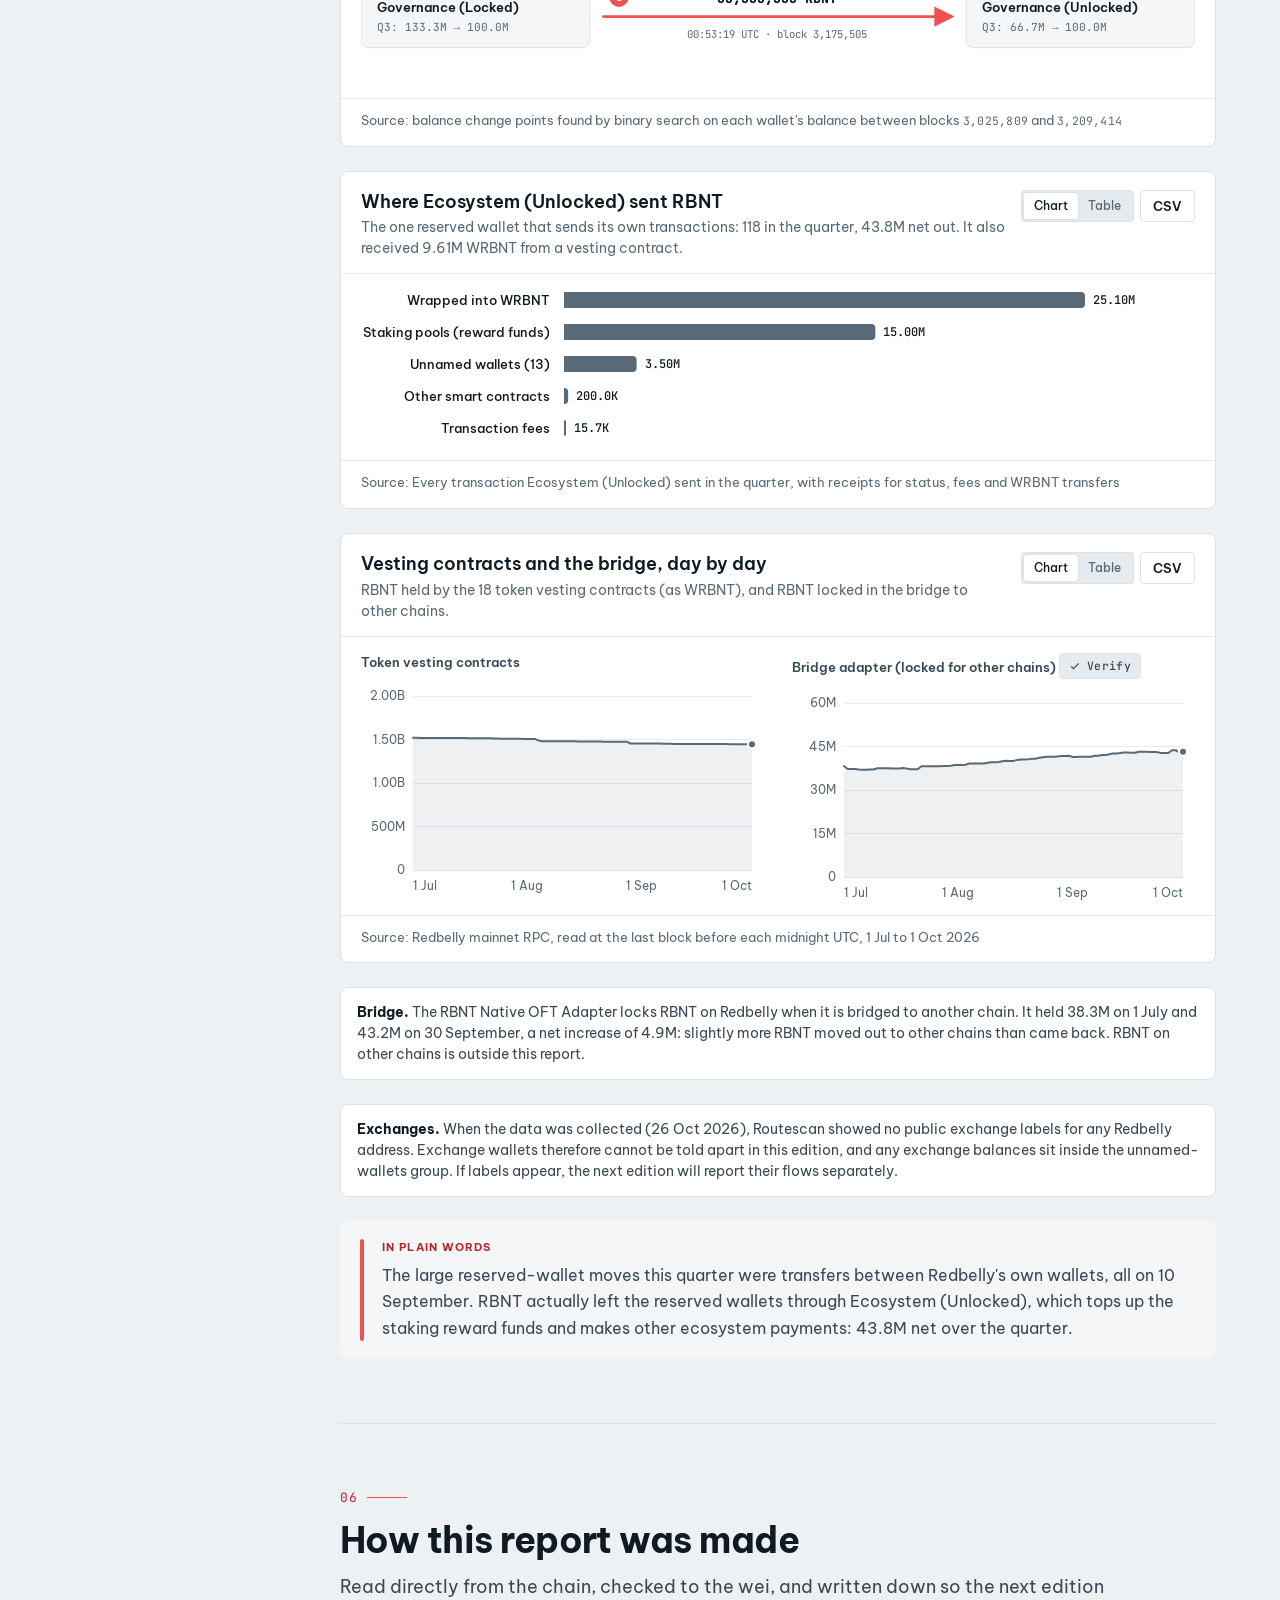
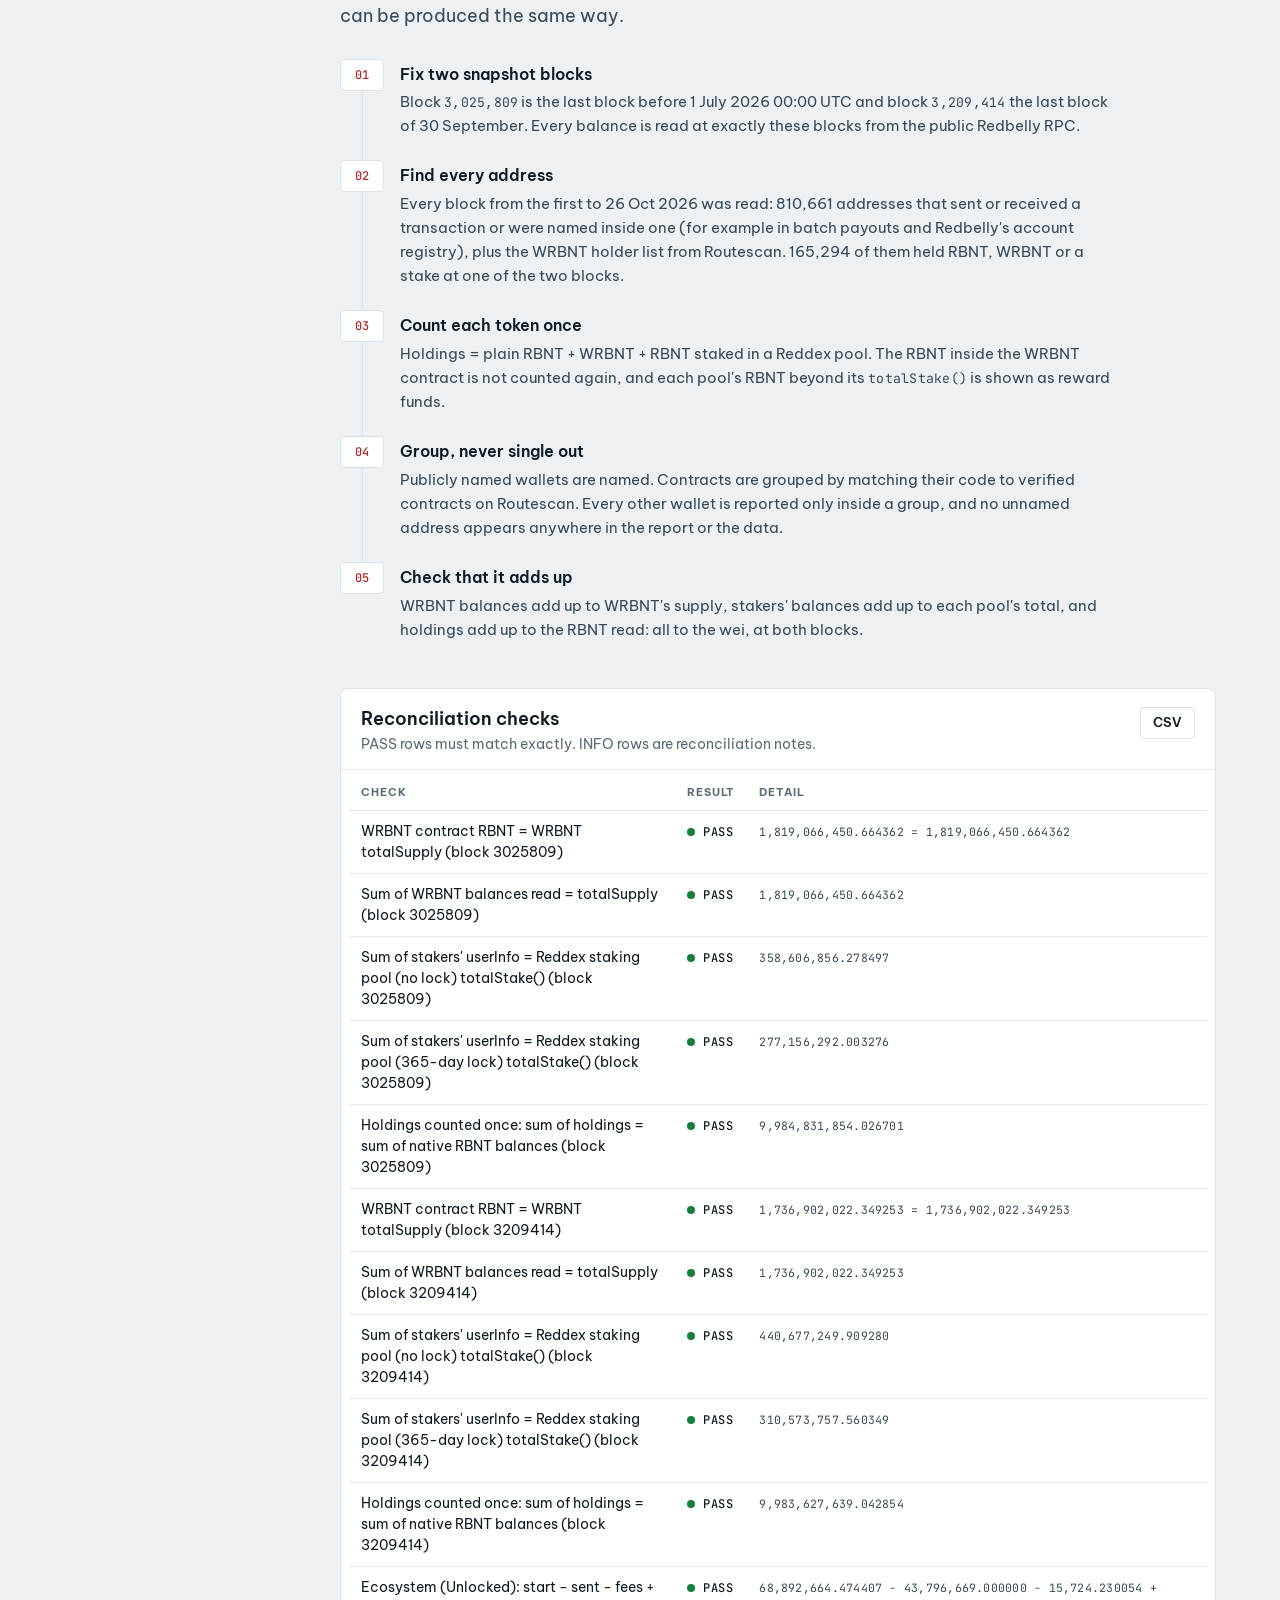
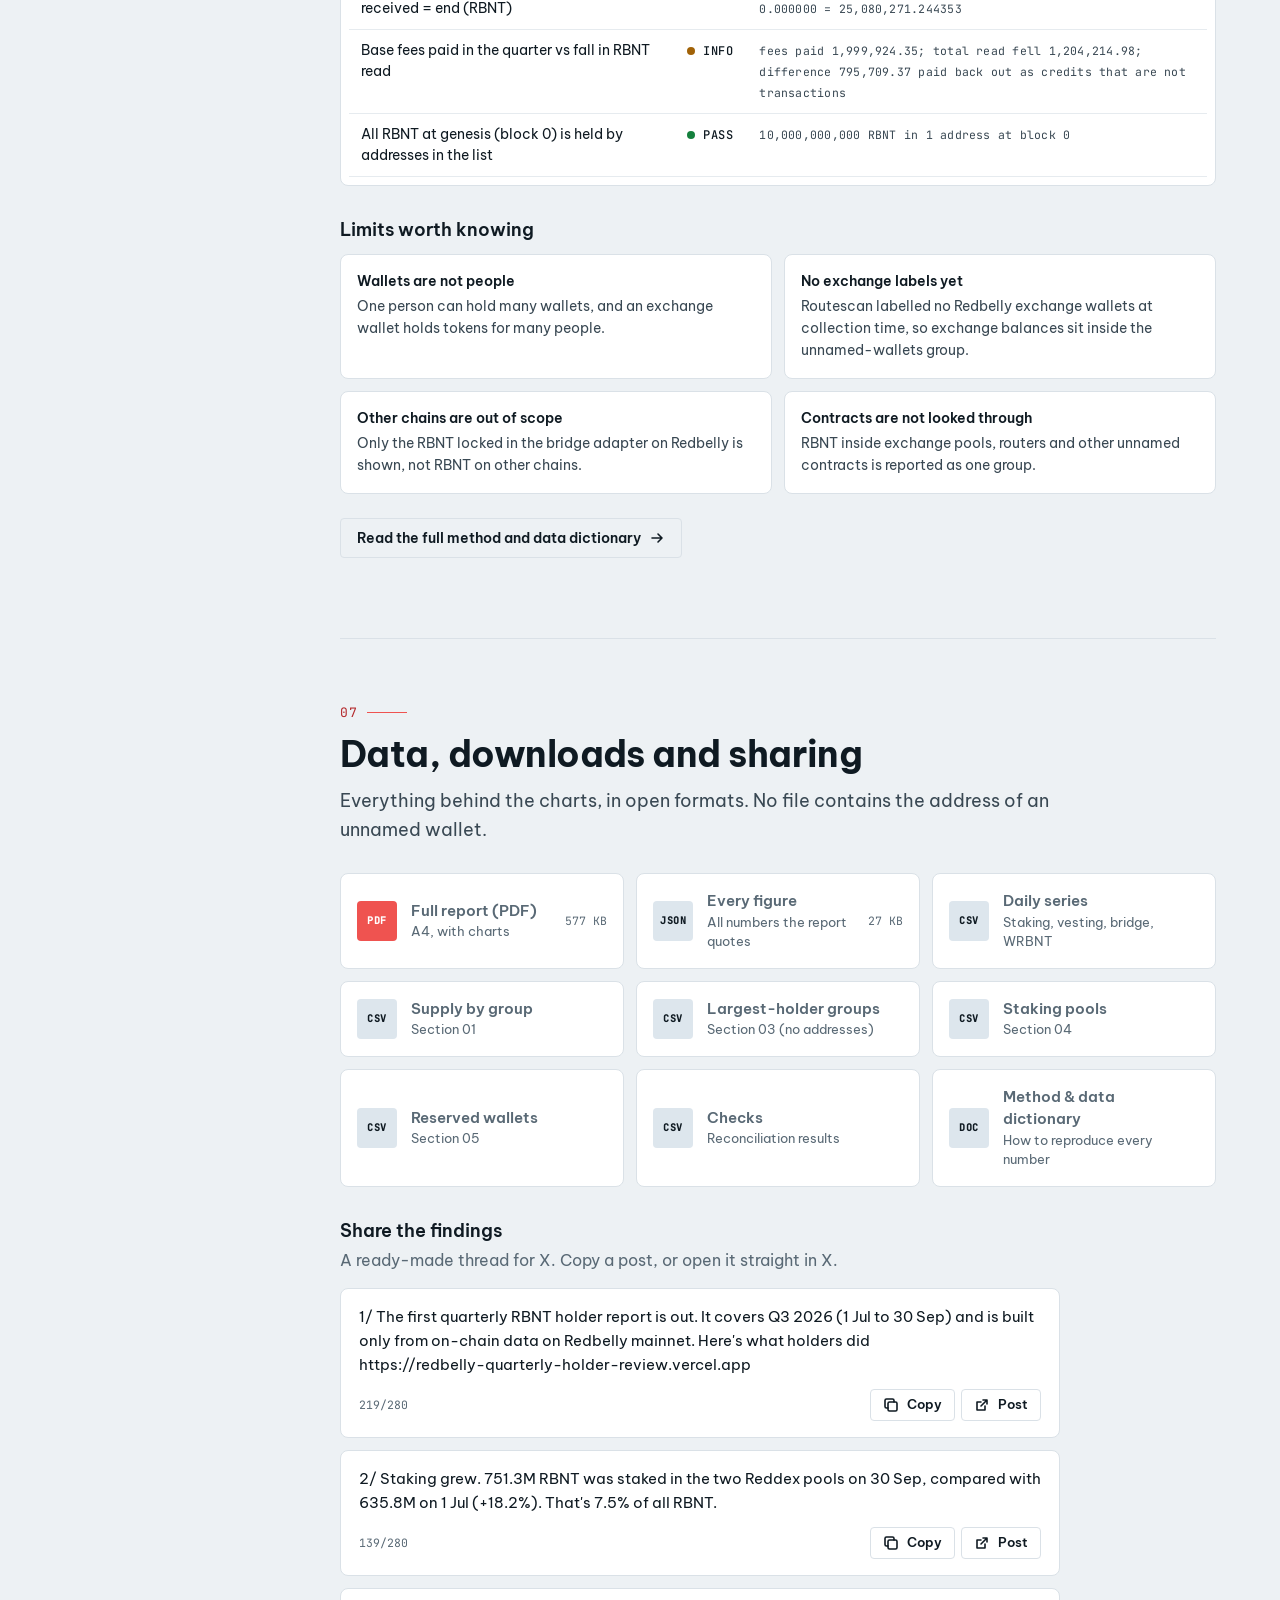
==== commit fa11a038: "Remove emoji from community thread" ====
--- a/index.html
+++ b/index.html
@@ -1,12 +1,12 @@
 <!doctype html><html lang="en" data-theme="dark"><head><meta charset="utf-8">
 <meta name="viewport" content="width=device-width, initial-scale=1">
-<title>RBNT Holder Report · Q3 2026</title>
+<title>Redbelly Quarterly Holder</title>
 <meta name="description" content="On-chain report on RBNT holders in Q3 2026: staking +115.5M to 751.3M, top-10 share 48.1%, reserved-wallet flows. Read from Redbelly mainnet, checked to the wei.">
 <meta name="theme-color" content="#0c1317">
 <link rel="canonical" href="https://redbelly-quarterly-holder-review.vercel.app/">
-<meta property="og:type" content="article"><meta property="og:title" content="RBNT Holder Report · Q3 2026"><meta property="og:description" content="On-chain report on RBNT holders in Q3 2026: staking +115.5M to 751.3M, top-10 share 48.1%, reserved-wallet flows. Read from Redbelly mainnet, checked to the wei.">
+<meta property="og:type" content="article"><meta property="og:title" content="Redbelly Quarterly Holder"><meta property="og:description" content="On-chain report on RBNT holders in Q3 2026: staking +115.5M to 751.3M, top-10 share 48.1%, reserved-wallet flows. Read from Redbelly mainnet, checked to the wei.">
 <meta property="og:url" content="https://redbelly-quarterly-holder-review.vercel.app/"><meta property="og:image" content="https://redbelly-quarterly-holder-review.vercel.app/assets/img/og.png"><meta property="og:image:width" content="1200"><meta property="og:image:height" content="630">
-<meta name="twitter:card" content="summary_large_image"><meta name="twitter:title" content="RBNT Holder Report · Q3 2026"><meta name="twitter:description" content="On-chain report on RBNT holders in Q3 2026: staking +115.5M to 751.3M, top-10 share 48.1%, reserved-wallet flows. Read from Redbelly mainnet, checked to the wei."><meta name="twitter:image" content="https://redbelly-quarterly-holder-review.vercel.app/assets/img/og.png">
+<meta name="twitter:card" content="summary_large_image"><meta name="twitter:title" content="Redbelly Quarterly Holder"><meta name="twitter:description" content="On-chain report on RBNT holders in Q3 2026: staking +115.5M to 751.3M, top-10 share 48.1%, reserved-wallet flows. Read from Redbelly mainnet, checked to the wei."><meta name="twitter:image" content="https://redbelly-quarterly-holder-review.vercel.app/assets/img/og.png">
 <link rel="icon" href="assets/img/favicon.ico" sizes="any"><link rel="icon" type="image/png" href="assets/img/favicon-32.png"><link rel="apple-touch-icon" href="assets/img/apple-touch-icon.png">
 <link rel="preload" href="assets/fonts/BeVietnamPro-400-latin.woff2" as="font" type="font/woff2" crossorigin>
 <link rel="preload" href="assets/fonts/BeVietnamPro-700-latin.woff2" as="font" type="font/woff2" crossorigin>
@@ -173,8 +173,8 @@
 </div>
 <h3 style="margin:0 0 6px">Share the findings</h3>
 <p style="margin:0 0 16px;color:var(--muted)">A ready-made thread for X. Copy a post, or open it straight in X.</p>
-<div class="thread"><div class="tweet reveal"><p id="tw0">1/ The first quarterly RBNT holder report is out. It covers Q3 2026 (1 Jul to 30 Sep) and is built only from on-chain data on Redbelly mainnet. Here&#x27;s what holders did 🧵
-https://redbelly-quarterly-holder-review.vercel.app</p><div class="row"><span class="cnt">221/280</span><div class="acts"><button class="btn btn-sm" type="button" data-copy-from="#tw0"><svg class="ic16 " width="16" height="16" viewBox="0 0 16 16" fill="none" stroke="currentColor" stroke-width="1.6" stroke-linecap="round" stroke-linejoin="round" aria-hidden="true"><rect x="5" y="5" width="9" height="9" rx="1.5"/><path d="M11 5V3.5A1.5 1.5 0 009.5 2h-6A1.5 1.5 0 002 3.5v6A1.5 1.5 0 003.5 11H5"/></svg>Copy</button><a class="btn btn-sm" href="https://x.com/intent/post?text=1/%20The%20first%20quarterly%20RBNT%20holder%20report%20is%20out.%20It%20covers%20Q3%202026%20%281%20Jul%20to%2030%20Sep%29%20and%20is%20built%20only%20from%20on-chain%20data%20on%20Redbelly%20mainnet.%20Here%27s%20what%20holders%20did%20%F0%9F%A7%B5%0Ahttps%3A//redbelly-quarterly-holder-review.vercel.app" target="_blank" rel="noopener"><svg class="ic16 " width="16" height="16" viewBox="0 0 16 16" fill="none" stroke="currentColor" stroke-width="1.6" stroke-linecap="round" stroke-linejoin="round" aria-hidden="true"><path d="M9 3h4v4M13 3L7 9M11 9v4H3V5h4"/></svg>Post</a></div></div></div><div class="tweet reveal"><p id="tw1">2/ Staking grew. 751.3M RBNT was staked in the two Reddex pools on 30 Sep, compared with 635.8M on 1 Jul (+18.2%). That&#x27;s 7.5% of all RBNT.</p><div class="row"><span class="cnt">139/280</span><div class="acts"><button class="btn btn-sm" type="button" data-copy-from="#tw1"><svg class="ic16 " width="16" height="16" viewBox="0 0 16 16" fill="none" stroke="currentColor" stroke-width="1.6" stroke-linecap="round" stroke-linejoin="round" aria-hidden="true"><rect x="5" y="5" width="9" height="9" rx="1.5"/><path d="M11 5V3.5A1.5 1.5 0 009.5 2h-6A1.5 1.5 0 002 3.5v6A1.5 1.5 0 003.5 11H5"/></svg>Copy</button><a class="btn btn-sm" href="https://x.com/intent/post?text=2/%20Staking%20grew.%20751.3M%20RBNT%20was%20staked%20in%20the%20two%20Reddex%20pools%20on%2030%20Sep%2C%20compared%20with%20635.8M%20on%201%20Jul%20%28%2B18.2%25%29.%20That%27s%207.5%25%20of%20all%20RBNT." target="_blank" rel="noopener"><svg class="ic16 " width="16" height="16" viewBox="0 0 16 16" fill="none" stroke="currentColor" stroke-width="1.6" stroke-linecap="round" stroke-linejoin="round" aria-hidden="true"><path d="M9 3h4v4M13 3L7 9M11 9v4H3V5h4"/></svg>Post</a></div></div></div><div class="tweet reveal"><p id="tw2">3/ The biggest wallets mostly held or added. Of the 100 largest unnamed wallets on 1 Jul, 43 grew, 49 stayed about the same and 8 shrank. Staked RBNT counts as held, so staking isn&#x27;t counted as selling.</p><div class="row"><span class="cnt">202/280</span><div class="acts"><button class="btn btn-sm" type="button" data-copy-from="#tw2"><svg class="ic16 " width="16" height="16" viewBox="0 0 16 16" fill="none" stroke="currentColor" stroke-width="1.6" stroke-linecap="round" stroke-linejoin="round" aria-hidden="true"><rect x="5" y="5" width="9" height="9" rx="1.5"/><path d="M11 5V3.5A1.5 1.5 0 009.5 2h-6A1.5 1.5 0 002 3.5v6A1.5 1.5 0 003.5 11H5"/></svg>Copy</button><a class="btn btn-sm" href="https://x.com/intent/post?text=3/%20The%20biggest%20wallets%20mostly%20held%20or%20added.%20Of%20the%20100%20largest%20unnamed%20wallets%20on%201%20Jul%2C%2043%20grew%2C%2049%20stayed%20about%20the%20same%20and%208%20shrank.%20Staked%20RBNT%20counts%20as%20held%2C%20so%20staking%20isn%27t%20counted%20as%20selling." target="_blank" rel="noopener"><svg class="ic16 " width="16" height="16" viewBox="0 0 16 16" fill="none" stroke="currentColor" stroke-width="1.6" stroke-linecap="round" stroke-linejoin="round" aria-hidden="true"><path d="M9 3h4v4M13 3L7 9M11 9v4H3V5h4"/></svg>Post</a></div></div></div><div class="tweet reveal"><p id="tw3">4/ Holdings are still concentrated. The top 10 unnamed wallets held 48.1% of unnamed-wallet RBNT (it was 47.1%). Wallets holding more than 10 RBNT: 15,206 → 15,321.</p><div class="row"><span class="cnt">164/280</span><div class="acts"><button class="btn btn-sm" type="button" data-copy-from="#tw3"><svg class="ic16 " width="16" height="16" viewBox="0 0 16 16" fill="none" stroke="currentColor" stroke-width="1.6" stroke-linecap="round" stroke-linejoin="round" aria-hidden="true"><rect x="5" y="5" width="9" height="9" rx="1.5"/><path d="M11 5V3.5A1.5 1.5 0 009.5 2h-6A1.5 1.5 0 002 3.5v6A1.5 1.5 0 003.5 11H5"/></svg>Copy</button><a class="btn btn-sm" href="https://x.com/intent/post?text=4/%20Holdings%20are%20still%20concentrated.%20The%20top%2010%20unnamed%20wallets%20held%2048.1%25%20of%20unnamed-wallet%20RBNT%20%28it%20was%2047.1%25%29.%20Wallets%20holding%20more%20than%2010%20RBNT%3A%2015%2C206%20%E2%86%92%2015%2C321." target="_blank" rel="noopener"><svg class="ic16 " width="16" height="16" viewBox="0 0 16 16" fill="none" stroke="currentColor" stroke-width="1.6" stroke-linecap="round" stroke-linejoin="round" aria-hidden="true"><path d="M9 3h4v4M13 3L7 9M11 9v4H3V5h4"/></svg>Post</a></div></div></div><div class="tweet reveal"><p id="tw4">5/ Reserved wallets: on 10 Sep, 500M RBNT moved from Ecosystem (Locked) to Ecosystem 2 (Unlocked), 253.1M from there to Investors, and 33.3M from Governance (Locked) to Governance (Unlocked). All of it stayed inside the reserved wallets.</p><div class="row"><span class="cnt">237/280</span><div class="acts"><button class="btn btn-sm" type="button" data-copy-from="#tw4"><svg class="ic16 " width="16" height="16" viewBox="0 0 16 16" fill="none" stroke="currentColor" stroke-width="1.6" stroke-linecap="round" stroke-linejoin="round" aria-hidden="true"><rect x="5" y="5" width="9" height="9" rx="1.5"/><path d="M11 5V3.5A1.5 1.5 0 009.5 2h-6A1.5 1.5 0 002 3.5v6A1.5 1.5 0 003.5 11H5"/></svg>Copy</button><a class="btn btn-sm" href="https://x.com/intent/post?text=5/%20Reserved%20wallets%3A%20on%2010%20Sep%2C%20500M%20RBNT%20moved%20from%20Ecosystem%20%28Locked%29%20to%20Ecosystem%202%20%28Unlocked%29%2C%20253.1M%20from%20there%20to%20Investors%2C%20and%2033.3M%20from%20Governance%20%28Locked%29%20to%20Governance%20%28Unlocked%29.%20All%20of%20it%20stayed%20inside%20the%20reserved%20wallets." target="_blank" rel="noopener"><svg class="ic16 " width="16" height="16" viewBox="0 0 16 16" fill="none" stroke="currentColor" stroke-width="1.6" stroke-linecap="round" stroke-linejoin="round" aria-hidden="true"><path d="M9 3h4v4M13 3L7 9M11 9v4H3V5h4"/></svg>Post</a></div></div></div><div class="tweet reveal"><p id="tw5">6/ Ecosystem (Unlocked) sent out a net 43.8M RBNT, including 15M to fund staking rewards. Vesting contracts released 73.9M.</p><div class="row"><span class="cnt">123/280</span><div class="acts"><button class="btn btn-sm" type="button" data-copy-from="#tw5"><svg class="ic16 " width="16" height="16" viewBox="0 0 16 16" fill="none" stroke="currentColor" stroke-width="1.6" stroke-linecap="round" stroke-linejoin="round" aria-hidden="true"><rect x="5" y="5" width="9" height="9" rx="1.5"/><path d="M11 5V3.5A1.5 1.5 0 009.5 2h-6A1.5 1.5 0 002 3.5v6A1.5 1.5 0 003.5 11H5"/></svg>Copy</button><a class="btn btn-sm" href="https://x.com/intent/post?text=6/%20Ecosystem%20%28Unlocked%29%20sent%20out%20a%20net%2043.8M%20RBNT%2C%20including%2015M%20to%20fund%20staking%20rewards.%20Vesting%20contracts%20released%2073.9M." target="_blank" rel="noopener"><svg class="ic16 " width="16" height="16" viewBox="0 0 16 16" fill="none" stroke="currentColor" stroke-width="1.6" stroke-linecap="round" stroke-linejoin="round" aria-hidden="true"><path d="M9 3h4v4M13 3L7 9M11 9v4H3V5h4"/></svg>Post</a></div></div></div><div class="tweet reveal"><p id="tw6">7/ Method: balances read at blocks 3025809 and 3209414, each token counted once (RBNT + WRBNT + staked), and only publicly named wallets named. Scripts and data are public so anyone can check or repeat it. Not financial advice. Facts only.</p><div class="row"><span class="cnt">239/280</span><div class="acts"><button class="btn btn-sm" type="button" data-copy-from="#tw6"><svg class="ic16 " width="16" height="16" viewBox="0 0 16 16" fill="none" stroke="currentColor" stroke-width="1.6" stroke-linecap="round" stroke-linejoin="round" aria-hidden="true"><rect x="5" y="5" width="9" height="9" rx="1.5"/><path d="M11 5V3.5A1.5 1.5 0 009.5 2h-6A1.5 1.5 0 002 3.5v6A1.5 1.5 0 003.5 11H5"/></svg>Copy</button><a class="btn btn-sm" href="https://x.com/intent/post?text=7/%20Method%3A%20balances%20read%20at%20blocks%203025809%20and%203209414%2C%20each%20token%20counted%20once%20%28RBNT%20%2B%20WRBNT%20%2B%20staked%29%2C%20and%20only%20publicly%20named%20wallets%20named.%20Scripts%20and%20data%20are%20public%20so%20anyone%20can%20check%20or%20repeat%20it.%20Not%20financial%20advice.%20Facts%20only." target="_blank" rel="noopener"><svg class="ic16 " width="16" height="16" viewBox="0 0 16 16" fill="none" stroke="currentColor" stroke-width="1.6" stroke-linecap="round" stroke-linejoin="round" aria-hidden="true"><path d="M9 3h4v4M13 3L7 9M11 9v4H3V5h4"/></svg>Post</a></div></div></div></div></section></main></div><footer class="site-footer"><div class="shell">
+<div class="thread"><div class="tweet reveal"><p id="tw0">1/ The first quarterly RBNT holder report is out. It covers Q3 2026 (1 Jul to 30 Sep) and is built only from on-chain data on Redbelly mainnet. Here&#x27;s what holders did
+https://redbelly-quarterly-holder-review.vercel.app</p><div class="row"><span class="cnt">219/280</span><div class="acts"><button class="btn btn-sm" type="button" data-copy-from="#tw0"><svg class="ic16 " width="16" height="16" viewBox="0 0 16 16" fill="none" stroke="currentColor" stroke-width="1.6" stroke-linecap="round" stroke-linejoin="round" aria-hidden="true"><rect x="5" y="5" width="9" height="9" rx="1.5"/><path d="M11 5V3.5A1.5 1.5 0 009.5 2h-6A1.5 1.5 0 002 3.5v6A1.5 1.5 0 003.5 11H5"/></svg>Copy</button><a class="btn btn-sm" href="https://x.com/intent/post?text=1/%20The%20first%20quarterly%20RBNT%20holder%20report%20is%20out.%20It%20covers%20Q3%202026%20%281%20Jul%20to%2030%20Sep%29%20and%20is%20built%20only%20from%20on-chain%20data%20on%20Redbelly%20mainnet.%20Here%27s%20what%20holders%20did%0Ahttps%3A//redbelly-quarterly-holder-review.vercel.app" target="_blank" rel="noopener"><svg class="ic16 " width="16" height="16" viewBox="0 0 16 16" fill="none" stroke="currentColor" stroke-width="1.6" stroke-linecap="round" stroke-linejoin="round" aria-hidden="true"><path d="M9 3h4v4M13 3L7 9M11 9v4H3V5h4"/></svg>Post</a></div></div></div><div class="tweet reveal"><p id="tw1">2/ Staking grew. 751.3M RBNT was staked in the two Reddex pools on 30 Sep, compared with 635.8M on 1 Jul (+18.2%). That&#x27;s 7.5% of all RBNT.</p><div class="row"><span class="cnt">139/280</span><div class="acts"><button class="btn btn-sm" type="button" data-copy-from="#tw1"><svg class="ic16 " width="16" height="16" viewBox="0 0 16 16" fill="none" stroke="currentColor" stroke-width="1.6" stroke-linecap="round" stroke-linejoin="round" aria-hidden="true"><rect x="5" y="5" width="9" height="9" rx="1.5"/><path d="M11 5V3.5A1.5 1.5 0 009.5 2h-6A1.5 1.5 0 002 3.5v6A1.5 1.5 0 003.5 11H5"/></svg>Copy</button><a class="btn btn-sm" href="https://x.com/intent/post?text=2/%20Staking%20grew.%20751.3M%20RBNT%20was%20staked%20in%20the%20two%20Reddex%20pools%20on%2030%20Sep%2C%20compared%20with%20635.8M%20on%201%20Jul%20%28%2B18.2%25%29.%20That%27s%207.5%25%20of%20all%20RBNT." target="_blank" rel="noopener"><svg class="ic16 " width="16" height="16" viewBox="0 0 16 16" fill="none" stroke="currentColor" stroke-width="1.6" stroke-linecap="round" stroke-linejoin="round" aria-hidden="true"><path d="M9 3h4v4M13 3L7 9M11 9v4H3V5h4"/></svg>Post</a></div></div></div><div class="tweet reveal"><p id="tw2">3/ The biggest wallets mostly held or added. Of the 100 largest unnamed wallets on 1 Jul, 43 grew, 49 stayed about the same and 8 shrank. Staked RBNT counts as held, so staking isn&#x27;t counted as selling.</p><div class="row"><span class="cnt">202/280</span><div class="acts"><button class="btn btn-sm" type="button" data-copy-from="#tw2"><svg class="ic16 " width="16" height="16" viewBox="0 0 16 16" fill="none" stroke="currentColor" stroke-width="1.6" stroke-linecap="round" stroke-linejoin="round" aria-hidden="true"><rect x="5" y="5" width="9" height="9" rx="1.5"/><path d="M11 5V3.5A1.5 1.5 0 009.5 2h-6A1.5 1.5 0 002 3.5v6A1.5 1.5 0 003.5 11H5"/></svg>Copy</button><a class="btn btn-sm" href="https://x.com/intent/post?text=3/%20The%20biggest%20wallets%20mostly%20held%20or%20added.%20Of%20the%20100%20largest%20unnamed%20wallets%20on%201%20Jul%2C%2043%20grew%2C%2049%20stayed%20about%20the%20same%20and%208%20shrank.%20Staked%20RBNT%20counts%20as%20held%2C%20so%20staking%20isn%27t%20counted%20as%20selling." target="_blank" rel="noopener"><svg class="ic16 " width="16" height="16" viewBox="0 0 16 16" fill="none" stroke="currentColor" stroke-width="1.6" stroke-linecap="round" stroke-linejoin="round" aria-hidden="true"><path d="M9 3h4v4M13 3L7 9M11 9v4H3V5h4"/></svg>Post</a></div></div></div><div class="tweet reveal"><p id="tw3">4/ Holdings are still concentrated. The top 10 unnamed wallets held 48.1% of unnamed-wallet RBNT (it was 47.1%). Wallets holding more than 10 RBNT: 15,206 → 15,321.</p><div class="row"><span class="cnt">164/280</span><div class="acts"><button class="btn btn-sm" type="button" data-copy-from="#tw3"><svg class="ic16 " width="16" height="16" viewBox="0 0 16 16" fill="none" stroke="currentColor" stroke-width="1.6" stroke-linecap="round" stroke-linejoin="round" aria-hidden="true"><rect x="5" y="5" width="9" height="9" rx="1.5"/><path d="M11 5V3.5A1.5 1.5 0 009.5 2h-6A1.5 1.5 0 002 3.5v6A1.5 1.5 0 003.5 11H5"/></svg>Copy</button><a class="btn btn-sm" href="https://x.com/intent/post?text=4/%20Holdings%20are%20still%20concentrated.%20The%20top%2010%20unnamed%20wallets%20held%2048.1%25%20of%20unnamed-wallet%20RBNT%20%28it%20was%2047.1%25%29.%20Wallets%20holding%20more%20than%2010%20RBNT%3A%2015%2C206%20%E2%86%92%2015%2C321." target="_blank" rel="noopener"><svg class="ic16 " width="16" height="16" viewBox="0 0 16 16" fill="none" stroke="currentColor" stroke-width="1.6" stroke-linecap="round" stroke-linejoin="round" aria-hidden="true"><path d="M9 3h4v4M13 3L7 9M11 9v4H3V5h4"/></svg>Post</a></div></div></div><div class="tweet reveal"><p id="tw4">5/ Reserved wallets: on 10 Sep, 500M RBNT moved from Ecosystem (Locked) to Ecosystem 2 (Unlocked), 253.1M from there to Investors, and 33.3M from Governance (Locked) to Governance (Unlocked). All of it stayed inside the reserved wallets.</p><div class="row"><span class="cnt">237/280</span><div class="acts"><button class="btn btn-sm" type="button" data-copy-from="#tw4"><svg class="ic16 " width="16" height="16" viewBox="0 0 16 16" fill="none" stroke="currentColor" stroke-width="1.6" stroke-linecap="round" stroke-linejoin="round" aria-hidden="true"><rect x="5" y="5" width="9" height="9" rx="1.5"/><path d="M11 5V3.5A1.5 1.5 0 009.5 2h-6A1.5 1.5 0 002 3.5v6A1.5 1.5 0 003.5 11H5"/></svg>Copy</button><a class="btn btn-sm" href="https://x.com/intent/post?text=5/%20Reserved%20wallets%3A%20on%2010%20Sep%2C%20500M%20RBNT%20moved%20from%20Ecosystem%20%28Locked%29%20to%20Ecosystem%202%20%28Unlocked%29%2C%20253.1M%20from%20there%20to%20Investors%2C%20and%2033.3M%20from%20Governance%20%28Locked%29%20to%20Governance%20%28Unlocked%29.%20All%20of%20it%20stayed%20inside%20the%20reserved%20wallets." target="_blank" rel="noopener"><svg class="ic16 " width="16" height="16" viewBox="0 0 16 16" fill="none" stroke="currentColor" stroke-width="1.6" stroke-linecap="round" stroke-linejoin="round" aria-hidden="true"><path d="M9 3h4v4M13 3L7 9M11 9v4H3V5h4"/></svg>Post</a></div></div></div><div class="tweet reveal"><p id="tw5">6/ Ecosystem (Unlocked) sent out a net 43.8M RBNT, including 15M to fund staking rewards. Vesting contracts released 73.9M.</p><div class="row"><span class="cnt">123/280</span><div class="acts"><button class="btn btn-sm" type="button" data-copy-from="#tw5"><svg class="ic16 " width="16" height="16" viewBox="0 0 16 16" fill="none" stroke="currentColor" stroke-width="1.6" stroke-linecap="round" stroke-linejoin="round" aria-hidden="true"><rect x="5" y="5" width="9" height="9" rx="1.5"/><path d="M11 5V3.5A1.5 1.5 0 009.5 2h-6A1.5 1.5 0 002 3.5v6A1.5 1.5 0 003.5 11H5"/></svg>Copy</button><a class="btn btn-sm" href="https://x.com/intent/post?text=6/%20Ecosystem%20%28Unlocked%29%20sent%20out%20a%20net%2043.8M%20RBNT%2C%20including%2015M%20to%20fund%20staking%20rewards.%20Vesting%20contracts%20released%2073.9M." target="_blank" rel="noopener"><svg class="ic16 " width="16" height="16" viewBox="0 0 16 16" fill="none" stroke="currentColor" stroke-width="1.6" stroke-linecap="round" stroke-linejoin="round" aria-hidden="true"><path d="M9 3h4v4M13 3L7 9M11 9v4H3V5h4"/></svg>Post</a></div></div></div><div class="tweet reveal"><p id="tw6">7/ Method: balances read at blocks 3025809 and 3209414, each token counted once (RBNT + WRBNT + staked), and only publicly named wallets named. Scripts and data are public so anyone can check or repeat it. Not financial advice. Facts only.</p><div class="row"><span class="cnt">239/280</span><div class="acts"><button class="btn btn-sm" type="button" data-copy-from="#tw6"><svg class="ic16 " width="16" height="16" viewBox="0 0 16 16" fill="none" stroke="currentColor" stroke-width="1.6" stroke-linecap="round" stroke-linejoin="round" aria-hidden="true"><rect x="5" y="5" width="9" height="9" rx="1.5"/><path d="M11 5V3.5A1.5 1.5 0 009.5 2h-6A1.5 1.5 0 002 3.5v6A1.5 1.5 0 003.5 11H5"/></svg>Copy</button><a class="btn btn-sm" href="https://x.com/intent/post?text=7/%20Method%3A%20balances%20read%20at%20blocks%203025809%20and%203209414%2C%20each%20token%20counted%20once%20%28RBNT%20%2B%20WRBNT%20%2B%20staked%29%2C%20and%20only%20publicly%20named%20wallets%20named.%20Scripts%20and%20data%20are%20public%20so%20anyone%20can%20check%20or%20repeat%20it.%20Not%20financial%20advice.%20Facts%20only." target="_blank" rel="noopener"><svg class="ic16 " width="16" height="16" viewBox="0 0 16 16" fill="none" stroke="currentColor" stroke-width="1.6" stroke-linecap="round" stroke-linejoin="round" aria-hidden="true"><path d="M9 3h4v4M13 3L7 9M11 9v4H3V5h4"/></svg>Post</a></div></div></div></div></section></main></div><footer class="site-footer"><div class="shell">
 <div><img class="logo-dark" src="assets/img/dao-logo-on-dark.png" alt="Redbelly DAO" width="62" height="44"><img class="logo-light" src="assets/img/dao-logo-on-light.png" alt="Redbelly DAO" width="62" height="44">
 <p style="max-width:44ch;margin:0">A quarterly, sourced report on RBNT holder trends for the Redbelly DAO community. Facts from the chain only: no price views, no advice, no unnamed wallet singled out.</p></div>
 <div><h4>Report</h4><ul><li><a href="index.html#summary">Summary</a></li><li><a href="index.html#staking">Staking</a></li><li><a href="index.html#named">Named wallets</a></li><li><a href="method.html">Method & data</a></li><li><a href="report/RBNT-Holder-Report-Q3-2026.pdf" download>PDF</a></li></ul></div>
